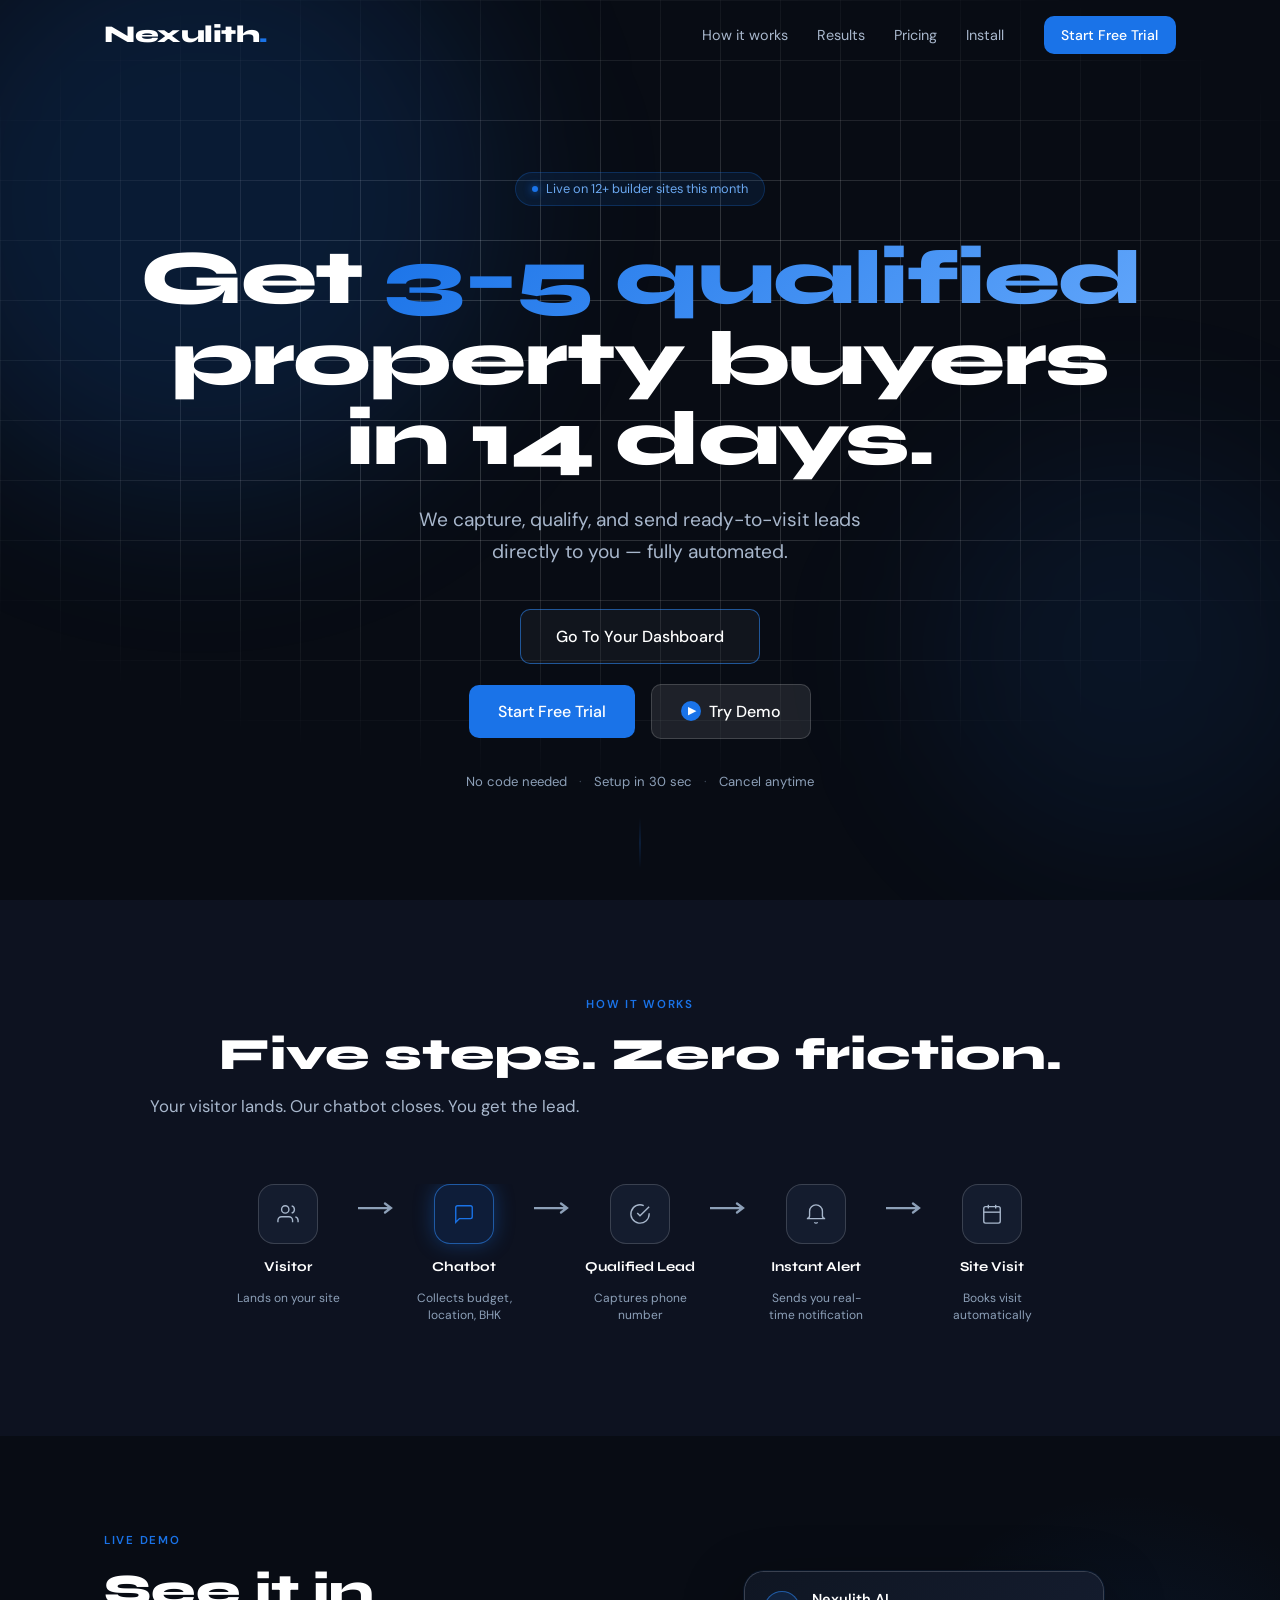
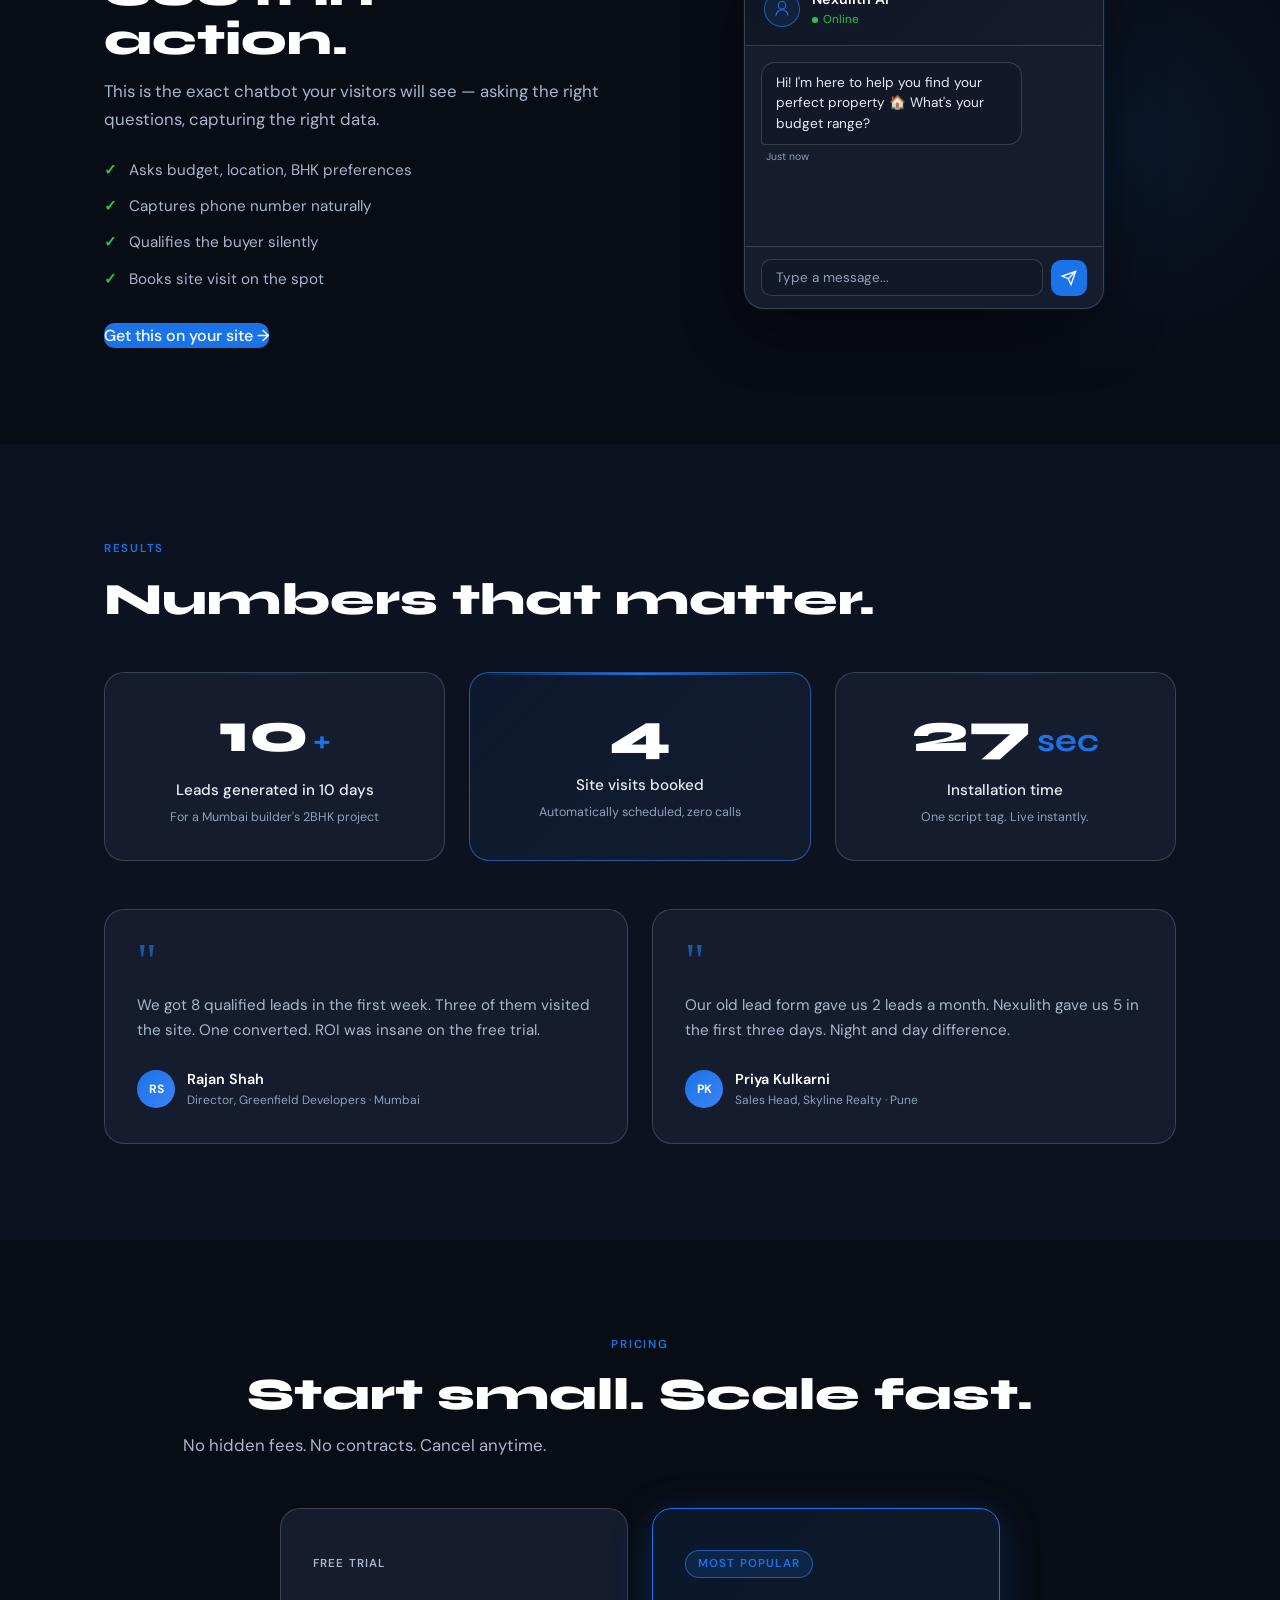
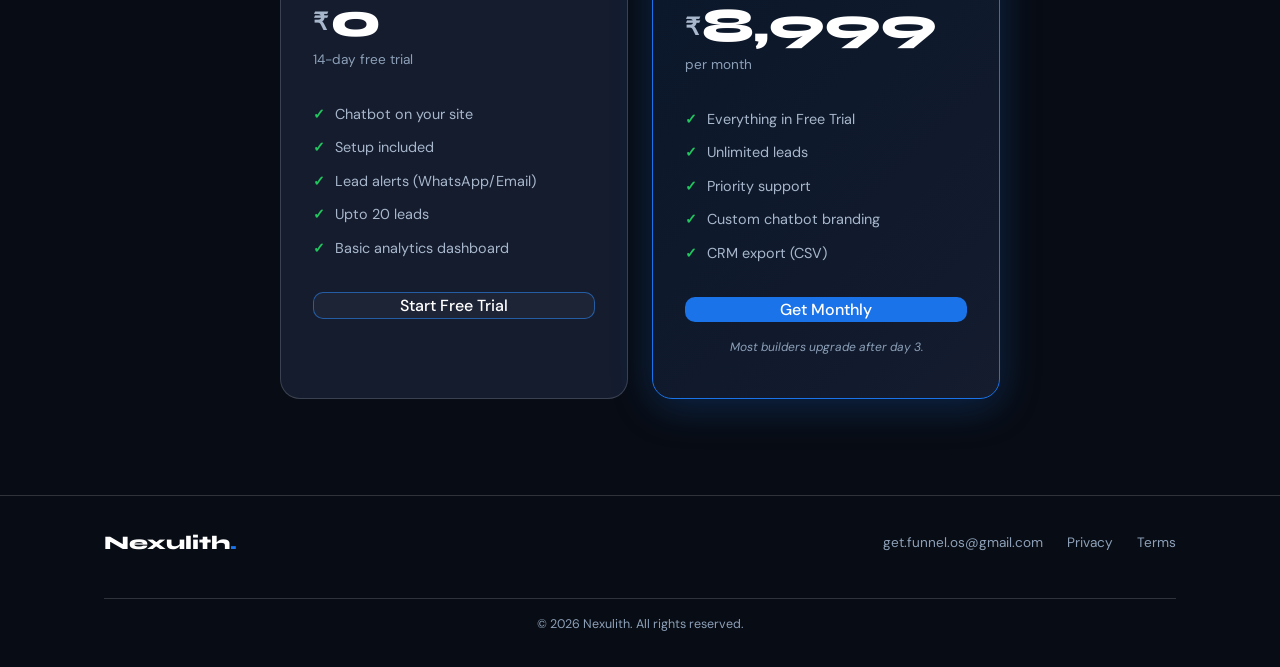
==== index.html @ 653a16f4 "changed pricing on index.html" ====
<!DOCTYPE html>
<html lang="en">
<head>
  <meta charset="UTF-8" />
  <meta name="viewport" content="width=device-width, initial-scale=1.0" />
  <title>Nexulith - Real Estate Lead Chatbot for Qualified Property Buyers</title>
  <meta name="description" content="Nexulith helps real estate builders capture, qualify, and receive ready-to-visit property buyer leads with an automated chatbot." />
  <meta name="robots" content="index, follow" />
  <link rel="canonical" href="https://nexulith.vercel.app/" />
  <meta property="og:type" content="website" />
  <meta property="og:site_name" content="Nexulith" />
  <meta property="og:title" content="Nexulith - Real Estate Lead Chatbot" />
  <meta property="og:description" content="Capture and qualify real estate leads automatically, then send ready-to-visit property buyers directly to your sales team." />
  <meta property="og:url" content="https://nexulith.vercel.app/" />
  <meta property="og:image" content="https://nexulith.vercel.app/favicon.png" />
  <meta name="twitter:card" content="summary_large_image" />
  <meta name="twitter:title" content="Nexulith - Real Estate Lead Chatbot" />
  <meta name="twitter:description" content="Automated lead capture and qualification for real estate builders." />
  <meta name="twitter:image" content="https://nexulith.vercel.app/favicon.png" />
  <link rel="icon" type="image/png" href="favicon.png" />
  <link rel="preconnect" href="https://fonts.googleapis.com" />
  <link rel="preconnect" href="https://fonts.gstatic.com" crossorigin />
  <link href="https://fonts.googleapis.com/css2?family=Syne:wght@400;600;700;800&family=DM+Sans:ital,opsz,wght@0,9..40,300;0,9..40,400;0,9..40,500;1,9..40,300&display=swap" rel="stylesheet" />
  <link rel="stylesheet" href="styles.css" />
  <script type="application/ld+json">
    {
      "@context": "https://schema.org",
      "@type": "SoftwareApplication",
      "name": "Nexulith",
      "applicationCategory": "BusinessApplication",
      "operatingSystem": "Web",
      "url": "https://nexulith.vercel.app/",
      "description": "Nexulith helps real estate builders capture, qualify, and receive ready-to-visit property buyer leads with an automated chatbot.",
      "offers": [
        {
          "@type": "Offer",
          "name": "14 Day Trial",
          "price": "0",
          "priceCurrency": "INR"
        },
        {
          "@type": "Offer",
          "name": "Pro Plan",
          "price": "8,999",
          "priceCurrency": "INR",
          "priceSpecification": {
            "@type": "UnitPriceSpecification",
            "price": "4999",
            "priceCurrency": "INR",
            "billingDuration": "P1M"
          }
        }
      ],
      "publisher": {
        "@type": "Organization",
        "name": "Nexulith",
        "url": "https://nexulith.vercel.app/",
        "logo": "https://nexulith.vercel.app/favicon.png",
        "email": "get.funnel.os@gmail.com"
      }
    }
  </script>
</head>
<body>

  <!-- STICKY HEADER -->
  <header class="header" id="header">
    <div class="container header-inner">
      <a href="#" class="logo">Nexulith<span class="logo-dot">.</span></a>
      <nav class="nav" id="nav">
        <a href="#how-it-works">How it works</a>
        <a href="#proof">Results</a>
        <a href="login.html">Pricing</a>
        <a href="login.html">Install</a>
      </nav>
      <a href="login.html" class="btn btn-primary btn-sm header-cta" aria-label="Start your free Nexulith trial">Start Free Trial</a>
      <button class="nav-toggle" id="navToggle" aria-label="Toggle menu">
        <span></span><span></span><span></span>
      </button>
    </div>
  </header>

  <!-- HERO -->
  <section class="hero" id="home">
    <div class="hero-grid-overlay"></div>
    <div class="hero-glow glow-1"></div>
    <div class="hero-glow glow-2"></div>
    <div class="container hero-content">
      <div class="hero-badge">
        <span class="badge-dot"></span>
        Live on 12+ builder sites this month
      </div>
      <h1 class="hero-headline">
        Get <span class="highlight">3–5 qualified</span><br />property buyers<br />in 14 days.
      </h1>
      <p class="hero-sub">
        We capture, qualify, and send ready-to-visit leads<br class="hide-mobile" />
        directly to you — fully automated.
      </p>
      <div class="dashboard-btn-wrap">
        <a href="login.html" class="btn btn-outline btn-lg dashboard-btn">
          Go To Your Dashboard
        </a>
      </div>
      <div class="hero-actions">
        <a href="#pricing" class="btn btn-primary btn-lg" aria-label="View Nexulith pricing and start a free trial">Start Free Trial</a>
        <a href="#demo" class="btn btn-ghost btn-lg" aria-label="Try the Nexulith chatbot demo">
          <span class="play-icon">▶</span> Try Demo
        </a>
      </div>
      <div class="hero-trust">
        <span>No code needed</span>
        <span class="sep">·</span>
        <span>Setup in 30 sec</span>
        <span class="sep">·</span>
        <span>Cancel anytime</span>
      </div>
    </div>
    <div class="hero-scroll-indicator">
      <div class="scroll-line"></div>
    </div>
  </section>

  <!-- HOW IT WORKS -->
  <section class="section how-it-works" id="how-it-works">
    <div class="container">
      <div class="section-label">How it works</div>
      <h2 class="section-title">Five steps. Zero friction.</h2>
      <p class="section-sub">Your visitor lands. Our chatbot closes. You get the lead.</p>

      <div class="flow-wrapper">
        <div class="flow-track"></div>
        <div class="flow-steps">

          <div class="flow-step" data-step="1">
            <div class="step-icon">
              <svg viewBox="0 0 24 24" fill="none" stroke="currentColor" stroke-width="1.5"><path d="M17 21v-2a4 4 0 0 0-4-4H5a4 4 0 0 0-4 4v2"/><circle cx="9" cy="7" r="4"/><path d="M23 21v-2a4 4 0 0 0-3-3.87"/><path d="M16 3.13a4 4 0 0 1 0 7.75"/></svg>
            </div>
            <div class="step-label">Visitor</div>
            <p class="step-desc">Lands on your site</p>
          </div>

          <div class="flow-arrow">
            <svg viewBox="0 0 24 8" fill="none"><path d="M0 4h22M18 1l4 3-4 3" stroke="currentColor" stroke-width="1.5" stroke-linecap="round"/></svg>
          </div>

          <div class="flow-step" data-step="2">
            <div class="step-icon active">
              <svg viewBox="0 0 24 24" fill="none" stroke="currentColor" stroke-width="1.5"><path d="M21 15a2 2 0 0 1-2 2H7l-4 4V5a2 2 0 0 1 2-2h14a2 2 0 0 1 2 2z"/></svg>
            </div>
            <div class="step-label">Chatbot</div>
            <p class="step-desc">Collects budget, location, BHK</p>
          </div>

          <div class="flow-arrow">
            <svg viewBox="0 0 24 8" fill="none"><path d="M0 4h22M18 1l4 3-4 3" stroke="currentColor" stroke-width="1.5" stroke-linecap="round"/></svg>
          </div>

          <div class="flow-step" data-step="3">
            <div class="step-icon">
              <svg viewBox="0 0 24 24" fill="none" stroke="currentColor" stroke-width="1.5"><path d="M22 11.08V12a10 10 0 1 1-5.93-9.14"/><polyline points="22 4 12 14.01 9 11.01"/></svg>
            </div>
            <div class="step-label">Qualified Lead</div>
            <p class="step-desc">Captures phone number</p>
          </div>

          <div class="flow-arrow">
            <svg viewBox="0 0 24 8" fill="none"><path d="M0 4h22M18 1l4 3-4 3" stroke="currentColor" stroke-width="1.5" stroke-linecap="round"/></svg>
          </div>

          <div class="flow-step" data-step="4">
            <div class="step-icon">
              <svg viewBox="0 0 24 24" fill="none" stroke="currentColor" stroke-width="1.5"><path d="M22 17H2a3 3 0 0 0 3-3V9a7 7 0 0 1 14 0v5a3 3 0 0 0 3 3zm-8.27 4a2 2 0 0 1-3.46 0"/></svg>
            </div>
            <div class="step-label">Instant Alert</div>
            <p class="step-desc">Sends you real-time notification</p>
          </div>

          <div class="flow-arrow">
            <svg viewBox="0 0 24 8" fill="none"><path d="M0 4h22M18 1l4 3-4 3" stroke="currentColor" stroke-width="1.5" stroke-linecap="round"/></svg>
          </div>

          <div class="flow-step" data-step="5">
            <div class="step-icon">
              <svg viewBox="0 0 24 24" fill="none" stroke="currentColor" stroke-width="1.5"><rect x="3" y="4" width="18" height="18" rx="2" ry="2"/><line x1="16" y1="2" x2="16" y2="6"/><line x1="8" y1="2" x2="8" y2="6"/><line x1="3" y1="10" x2="21" y2="10"/></svg>
            </div>
            <div class="step-label">Site Visit</div>
            <p class="step-desc">Books visit automatically</p>
          </div>

        </div>
      </div>
    </div>
  </section>

  <!-- LIVE DEMO -->
  <section class="section demo-section" id="demo">
    <div class="demo-bg-glow"></div>
    <div class="container demo-inner">
      <div class="demo-text">
        <div class="section-label">Live demo</div>
        <h2 class="section-title">See it in action.</h2>
        <p class="section-sub">
          This is the exact chatbot your visitors will see — asking the right questions, capturing the right data.
        </p>
        <ul class="demo-bullets">
          <li><span class="check">✓</span> Asks budget, location, BHK preferences</li>
          <li><span class="check">✓</span> Captures phone number naturally</li>
          <li><span class="check">✓</span> Qualifies the buyer silently</li>
          <li><span class="check">✓</span> Books site visit on the spot</li>
        </ul>
        <a href="login.html" class="btn btn-primary" aria-label="Install Nexulith chatbot on your site">Get this on your site →</a>
      </div>
      <div class="demo-widget-wrap">
        <div class="chatbot-container" id="chatbotContainer">
          <div class="chatbot-header">
            <div class="chatbot-avatar">
              <svg viewBox="0 0 24 24" fill="none" stroke="currentColor" stroke-width="1.5"><path d="M12 2a5 5 0 1 0 0 10 5 5 0 0 0 0-10z"/><path d="M20 21a8 8 0 1 0-16 0"/></svg>
            </div>
            <div>
              <div class="chatbot-name">Nexulith AI</div>
              <div class="chatbot-status"><span class="status-dot"></span>Online</div>
            </div>
          </div>
          <div class="chatbot-messages" id="chatMessages">
            <div class="msg bot">
              <div class="msg-bubble">Hi! I'm here to help you find your perfect property 🏠 What's your budget range?</div>
              <div class="msg-time">Just now</div>
            </div>
          </div>
          <div class="chatbot-input-wrap">
            <input type="text" class="chatbot-input" id="chatInput" placeholder="Type a message..." />
            <button class="chatbot-send" id="chatSend" onclick="sendChatMessage()" aria-label="Send chatbot message" title="Send message">
              <svg viewBox="0 0 24 24" fill="none" stroke="currentColor" stroke-width="2"><line x1="22" y1="2" x2="11" y2="13"/><polygon points="22 2 15 22 11 13 2 9 22 2"/></svg>
            </button>
          </div>
        </div>
        <!-- Placeholder comment for actual chatbot JS integration -->
        <!-- <script src="https://yourdomain.com/chatbot.js?key=YOUR_API_KEY"></script> -->
      </div>
    </div>
  </section>

  <!-- PROOF / RESULTS -->
  <section class="section proof-section" id="proof">
    <div class="container">
      <div class="section-label">Results</div>
      <h2 class="section-title">Numbers that matter.</h2>

      <div class="stats-grid">
        <div class="stat-card">
          <div class="stat-number" data-target="12">0</div>
          <div class="stat-plus">+</div>
          <div class="stat-label">Leads generated in 10 days</div>
          <div class="stat-sub">For a Mumbai builder's 2BHK project</div>
        </div>
        <div class="stat-card featured">
          <div class="stat-number" data-target="5">0</div>
          <div class="stat-label">Site visits booked</div>
          <div class="stat-sub">Automatically scheduled, zero calls</div>
        </div>
        <div class="stat-card">
          <div class="stat-number" data-target="30">0</div>
          <div class="stat-unit">sec</div>
          <div class="stat-label">Installation time</div>
          <div class="stat-sub">One script tag. Live instantly.</div>
        </div>
      </div>

      <div class="testimonials-grid">
        <div class="testimonial-card">
          <div class="quote-mark">"</div>
          <p class="testimonial-text">We got 8 qualified leads in the first week. Three of them visited the site. One converted. ROI was insane on the free trial.</p>
          <div class="testimonial-author">
            <div class="author-avatar">RS</div>
            <div>
              <div class="author-name">Rajan Shah</div>
              <div class="author-role">Director, Greenfield Developers · Mumbai</div>
            </div>
          </div>
        </div>
        <div class="testimonial-card">
          <div class="quote-mark">"</div>
          <p class="testimonial-text">Our old lead form gave us 2 leads a month. Nexulith gave us 5 in the first three days. Night and day difference.</p>
          <div class="testimonial-author">
            <div class="author-avatar">PK</div>
            <div>
              <div class="author-name">Priya Kulkarni</div>
              <div class="author-role">Sales Head, Skyline Realty · Pune</div>
            </div>
          </div>
        </div>
      </div>
    </div>
  </section>

  <!-- PRICING -->
  <section class="section pricing-section" id="pricing">
    <div class="container">
      <div class="section-label">Pricing</div>
      <h2 class="section-title">Start small. Scale fast.</h2>
      <p class="section-sub">No hidden fees. No contracts. Cancel anytime.</p>

      <div class="pricing-grid">
        <div class="pricing-card">
          <div class="plan-badge">Free Trial</div>
          <div class="plan-price">
            <span class="price-currency">₹</span>
            <span class="price-amount">0</span>
          </div>
          <div class="plan-period">14-day free trial</div>
          <ul class="plan-features">
            <li><span class="feat-check">✓</span> Chatbot on your site</li>
            <li><span class="feat-check">✓</span> Setup included</li>
            <li><span class="feat-check">✓</span> Lead alerts (WhatsApp/Email)</li>
            <li><span class="feat-check">✓</span> Upto 20 leads</li>
            <li><span class="feat-check">✓</span> Basic analytics dashboard</li>
          </ul>
          <a href="login.html" class="btn btn-outline btn-full" aria-label="Start the 14-day free Nexulith trial">Start Free Trial</a>
        </div>

        <div class="pricing-card featured">
          <div class="plan-badge popular">Most Popular</div>
          <div class="plan-price">
            <span class="price-currency">₹</span>
            <span class="price-amount">8,999</span>
          </div>
          <div class="plan-period">per month</div>
          <ul class="plan-features">
            <li><span class="feat-check">✓</span> Everything in Free Trial</li>
            <li><span class="feat-check">✓</span> Unlimited leads</li>
            <li><span class="feat-check">✓</span> Priority support</li>
            <li><span class="feat-check">✓</span> Custom chatbot branding</li>
            <li><span class="feat-check">✓</span> CRM export (CSV)</li>
          </ul>
          <a href="login.html" class="btn btn-primary btn-full" aria-label="Choose the Nexulith monthly plan">Get Monthly</a>
          <div class="plan-note">Most builders upgrade after day 3.</div>
        </div>
      </div>
    </div>
  </section>

  <!-- FOOTER -->
  <footer class="footer">
    <div class="container footer-inner">
      <div class="footer-logo">Nexulith<span class="logo-dot">.</span></div>
      <div class="footer-links">
        <a href="mailto:get.funnel.os@gmail.com">get.funnel.os@gmail.com</a>
        <a href="#">Privacy</a>
        <a href="#">Terms</a>
      </div>
      <div class="footer-copy">© 2026 Nexulith. All rights reserved.</div>
    </div>
  </footer>

  <script src="script.js"></script>
  <script src="https://accounts.google.com/gsi/client" async></script>
</body>
</html>
---- styles.css ----
/* =========================================================
   Nexulith — Styles
   Dark · Futuristic · High-converting
   ========================================================= */

/* ── Reset & Variables ───────────────────────────────────── */
*, *::before, *::after { box-sizing: border-box; margin: 0; padding: 0; }

:root {
  --blue:       #1a73e8;
  --blue-glow:  rgba(26, 115, 232, 0.35);
  --blue-dim:   rgba(26, 115, 232, 0.12);
  --bg:         #080c14;
  --bg-1:       #0d1220;
  --bg-2:       #111827;
  --bg-card:    #141c2e;
  --bg-card-2:  #0f1623;
  --border:     rgba(255,255,255,0.16);
  --border-blue:rgba(47, 140, 255, 0.55);
  --text:       #e8edf5;
  --text-muted: #a8b7cc;
  --text-dim:   #8da0b8;
  --white:      #ffffff;
  --green:      #22c55e;
  --radius:     14px;
  --radius-lg:  20px;
  --shadow:     0 4px 30px rgba(0,0,0,0.4);
  --shadow-blue:0 8px 40px rgba(26, 115, 232, 0.25);
  --font-display:'Syne', sans-serif;
  --font-body:   'DM Sans', sans-serif;
  --transition: 0.22s cubic-bezier(0.4, 0, 0.2, 1);
}

html { scroll-behavior: smooth; font-size: 16px; }

body {
  background: var(--bg);
  color: var(--text);
  font-family: var(--font-body);
  font-weight: 400;
  line-height: 1.6;
  overflow-x: hidden;
}

/* ── Scrollbar ───────────────────────────────────────────── */
::-webkit-scrollbar { width: 6px; }
::-webkit-scrollbar-track { background: var(--bg); }
::-webkit-scrollbar-thumb { background: var(--bg-2); border-radius: 3px; }

/* ── Typography ──────────────────────────────────────────── */
h1, h2, h3 { font-family: var(--font-display); line-height: 1.1; }

.section-label {
  font-size: 0.72rem;
  font-weight: 600;
  letter-spacing: 0.15em;
  text-transform: uppercase;
  color: var(--blue);
  margin-bottom: 1rem;
}

.section-title {
  font-size: clamp(1.8rem, 4vw, 2.8rem);
  font-weight: 800;
  color: var(--white);
  margin-bottom: 0.75rem;
}

.section-sub {
  font-size: 1.05rem;
  color: var(--text-muted);
  max-width: 520px;
  line-height: 1.7;
}

/* ── Layout ──────────────────────────────────────────────── */
.container {
  max-width: 1120px;
  margin: 0 auto;
  padding: 0 1.5rem;
}

.section {
  padding: 6rem 0;
  position: relative;
}

/* ── Buttons ─────────────────────────────────────────────── */
.btn {
  display: inline-flex;
  align-items: center;
  gap: 0.5rem;
  font-family: var(--font-body);
  font-weight: 500;
  border: none;
  cursor: pointer;
  text-decoration: none;
  border-radius: 10px;
  transition: all var(--transition);
  white-space: nowrap;
}

a:focus-visible,
button:focus-visible,
input:focus-visible,
select:focus-visible {
  outline: 3px solid rgba(96, 165, 250, 0.9);
  outline-offset: 3px;
}

.btn-primary {
  background: var(--blue);
  color: var(--white);
  box-shadow: 0 0 0 0 var(--blue-glow);
}
.btn-primary:hover {
  background: #1560c8;
  box-shadow: var(--shadow-blue);
  transform: translateY(-1px);
}

.btn-ghost {
  background: rgba(255,255,255,0.09);
  color: var(--white);
  border: 1px solid var(--border);
}
.btn-ghost:hover {
  background: rgba(255,255,255,0.14);
  border-color: rgba(255,255,255,0.28);
  transform: translateY(-1px);
}

.btn-outline {
  background: rgba(255,255,255,0.04);
  color: var(--white);
  border: 1px solid var(--border-blue);
}
.btn-outline:hover {
  background: var(--blue-dim);
  border-color: var(--blue);
  color: var(--white);
}

.btn-sm  { padding: 0.5rem 1.1rem; font-size: 0.875rem; }
.btn-lg  { padding: 0.85rem 1.8rem; font-size: 1rem; }
.btn-xl  { padding: 1.1rem 2.5rem; font-size: 1.1rem; font-weight: 600; border-radius: 12px; }
.btn-full{ width: 100%; justify-content: center; }

/* ── Header ──────────────────────────────────────────────── */
.header {
  position: fixed;
  top: 0; left: 0; right: 0;
  z-index: 100;
  padding: 1rem 0;
  transition: background var(--transition), box-shadow var(--transition), padding var(--transition);
}

.header.scrolled {
  background: rgba(8, 12, 20, 0.9);
  backdrop-filter: blur(20px);
  box-shadow: 0 1px 0 var(--border);
  padding: 0.7rem 0;
}

.header-inner {
  display: flex;
  align-items: center;
  gap: 2rem;
}

.logo {
  font-family: var(--font-display);
  font-size: 1.5rem;
  font-weight: 800;
  color: var(--white);
  text-decoration: none;
  letter-spacing: -0.02em;
}

.logo-dot { color: var(--blue); }

.nav {
  display: flex;
  align-items: center;
  gap: 1.8rem;
  margin-left: auto;
}

.nav a {
  color: var(--text-muted);
  text-decoration: none;
  font-size: 0.9rem;
  font-weight: 400;
  transition: color var(--transition);
}
.nav a:hover { color: var(--white); }

.header-cta { margin-left: 0.5rem; }

.nav-toggle {
  display: none;
  flex-direction: column;
  gap: 5px;
  background: none;
  border: none;
  cursor: pointer;
  padding: 4px;
  margin-left: auto;
}
.nav-toggle span {
  display: block;
  width: 22px; height: 2px;
  background: var(--text);
  border-radius: 2px;
  transition: all var(--transition);
}

/* ── Hero ────────────────────────────────────────────────── */
.hero {
  position: relative;
  min-height: 100vh;
  display: flex;
  align-items: center;
  padding: 8rem 0 4rem;
  overflow: hidden;
}

.hero-grid-overlay {
  position: absolute;
  inset: 0;
  background-image:
    linear-gradient(var(--border) 1px, transparent 1px),
    linear-gradient(90deg, var(--border) 1px, transparent 1px);
  background-size: 60px 60px;
  mask-image: radial-gradient(ellipse 80% 60% at 50% 40%, black 30%, transparent 80%);
}

.hero-glow {
  position: absolute;
  border-radius: 50%;
  filter: blur(80px);
  pointer-events: none;
}
.glow-1 {
  width: 600px; height: 600px;
  background: rgba(26, 115, 232, 0.15);
  top: -100px; left: -100px;
}
.glow-2 {
  width: 400px; height: 400px;
  background: rgba(26, 115, 232, 0.08);
  bottom: 50px; right: -50px;
}

.hero-content {
  position: relative;
  z-index: 2;
  text-align: center;
}

.hero-badge {
  display: inline-flex;
  align-items: center;
  gap: 0.5rem;
  background: rgba(26, 115, 232, 0.1);
  border: 1px solid rgba(26, 115, 232, 0.25);
  border-radius: 100px;
  padding: 0.35rem 1rem;
  font-size: 0.8rem;
  color: #6ba8f0;
  margin-bottom: 2rem;
  animation: fadeSlideDown 0.6s ease both;
}

.badge-dot {
  width: 6px; height: 6px;
  background: var(--blue);
  border-radius: 50%;
  box-shadow: 0 0 8px var(--blue);
  animation: pulse 2s infinite;
}

@keyframes pulse {
  0%, 100% { opacity: 1; transform: scale(1); }
  50% { opacity: 0.6; transform: scale(1.3); }
}

.hero-headline {
  font-size: clamp(2.5rem, 6vw, 5rem);
  font-weight: 800;
  color: var(--white);
  line-height: 1.05;
  letter-spacing: -0.02em;
  margin-bottom: 1.5rem;
  animation: fadeSlideDown 0.6s 0.1s ease both;
}

.highlight {
  background: linear-gradient(135deg, #1a73e8, #60a5fa);
  -webkit-background-clip: text;
  -webkit-text-fill-color: transparent;
  background-clip: text;
}

.hero-sub {
  font-size: clamp(1rem, 2vw, 1.2rem);
  color: var(--text-muted);
  margin-bottom: 2.5rem;
  line-height: 1.7;
  animation: fadeSlideDown 0.6s 0.2s ease both;
}

.dashboard-btn-wrap {
  display: flex;
  justify-content: center;
  margin-bottom: 1.25rem;
  animation: fadeSlideDown 0.6s 0.25s ease both;
}

.dashboard-btn {
  min-width: 240px;
  justify-content: center;
}

.hero-actions {
  display: flex;
  align-items: center;
  justify-content: center;
  gap: 1rem;
  margin-bottom: 2rem;
  flex-wrap: wrap;
  animation: fadeSlideDown 0.6s 0.3s ease both;
}

.play-icon {
  font-size: 0.7rem;
  background: var(--blue);
  color: white;
  width: 20px; height: 20px;
  border-radius: 50%;
  display: inline-flex;
  align-items: center;
  justify-content: center;
  padding-left: 2px;
}

.hero-trust {
  font-size: 0.82rem;
  color: var(--text-dim);
  display: flex;
  align-items: center;
  justify-content: center;
  gap: 0.75rem;
  animation: fadeSlideDown 0.6s 0.4s ease both;
}

.sep { opacity: 0.4; }

.hero-scroll-indicator {
  position: absolute;
  bottom: 2rem;
  left: 50%;
  transform: translateX(-50%);
}
.scroll-line {
  width: 1px; height: 50px;
  background: linear-gradient(to bottom, transparent, var(--blue-glow), transparent);
  animation: scrollPulse 2s ease-in-out infinite;
}
@keyframes scrollPulse {
  0% { opacity: 0; transform: scaleY(0.5) translateY(-10px); }
  50% { opacity: 1; }
  100% { opacity: 0; transform: scaleY(1) translateY(10px); }
}

@keyframes fadeSlideDown {
  from { opacity: 0; transform: translateY(-20px); }
  to   { opacity: 1; transform: translateY(0); }
}

/* ── How It Works ────────────────────────────────────────── */
.how-it-works {
  background: var(--bg-1);
  text-align: center;
}

.flow-wrapper {
  position: relative;
  margin-top: 4rem;
  overflow-x: auto;
  padding-bottom: 1rem;
}

.flow-steps {
  display: flex;
  align-items: flex-start;
  justify-content: center;
  gap: 0;
  min-width: 700px;
}

.flow-step {
  display: flex;
  flex-direction: column;
  align-items: center;
  gap: 0.75rem;
  width: 140px;
  flex-shrink: 0;
}

.step-icon {
  width: 60px; height: 60px;
  border-radius: 16px;
  background: var(--bg-card);
  border: 1px solid var(--border);
  display: flex;
  align-items: center;
  justify-content: center;
  color: var(--text-muted);
  transition: all var(--transition);
}
.step-icon svg { width: 22px; height: 22px; }

.step-icon.active,
.flow-step:hover .step-icon {
  background: var(--blue-dim);
  border-color: var(--border-blue);
  color: var(--blue);
  box-shadow: 0 0 20px var(--blue-glow);
}

.step-label {
  font-family: var(--font-display);
  font-size: 0.85rem;
  font-weight: 700;
  color: var(--white);
}

.step-desc {
  font-size: 0.75rem;
  color: var(--text-dim);
  text-align: center;
  line-height: 1.4;
  max-width: 110px;
}

.flow-arrow {
  display: flex;
  align-items: flex-start;
  padding-top: 18px;
  color: var(--text-dim);
  flex-shrink: 0;
}
.flow-arrow svg { width: 36px; height: 12px; }

/* ── Demo Section ────────────────────────────────────────── */
.demo-section { overflow: hidden; }

.demo-bg-glow {
  position: absolute;
  width: 500px; height: 500px;
  background: radial-gradient(circle, rgba(26,115,232,0.1) 0%, transparent 70%);
  right: -100px; top: 50%;
  transform: translateY(-50%);
  pointer-events: none;
}

.demo-inner {
  display: grid;
  grid-template-columns: 1fr 1fr;
  gap: 4rem;
  align-items: center;
}

.demo-bullets {
  list-style: none;
  margin: 1.5rem 0 2rem;
  display: flex;
  flex-direction: column;
  gap: 0.75rem;
}

.demo-bullets li {
  display: flex;
  align-items: center;
  gap: 0.75rem;
  font-size: 0.95rem;
  color: var(--text-muted);
}

.check {
  color: var(--green);
  font-weight: 600;
  flex-shrink: 0;
}

/* Chatbot Widget */
.demo-widget-wrap {
  display: flex;
  justify-content: center;
}

.chatbot-container {
  width: 100%;
  max-width: 360px;
  background: var(--bg-card);
  border: 1px solid var(--border);
  border-radius: 20px;
  overflow: hidden;
  box-shadow: 0 20px 60px rgba(0,0,0,0.4), 0 0 0 1px rgba(26,115,232,0.1);
}

.chatbot-header {
  background: linear-gradient(135deg, var(--bg-card-2), var(--bg-card));
  border-bottom: 1px solid var(--border);
  padding: 1rem 1.2rem;
  display: flex;
  align-items: center;
  gap: 0.75rem;
}

.chatbot-avatar {
  width: 36px; height: 36px;
  background: var(--blue-dim);
  border: 1px solid var(--border-blue);
  border-radius: 50%;
  display: flex;
  align-items: center;
  justify-content: center;
  color: var(--blue);
  flex-shrink: 0;
}
.chatbot-avatar svg { width: 18px; height: 18px; }

.chatbot-name {
  font-weight: 600;
  font-size: 0.9rem;
  color: var(--white);
}

.chatbot-status {
  font-size: 0.72rem;
  color: var(--green);
  display: flex;
  align-items: center;
  gap: 0.3rem;
}

.status-dot {
  width: 6px; height: 6px;
  background: var(--green);
  border-radius: 50%;
  animation: pulse 2s infinite;
}

.chatbot-messages {
  padding: 1rem;
  min-height: 200px;
  max-height: 280px;
  overflow-y: auto;
  display: flex;
  flex-direction: column;
  gap: 0.75rem;
}

.msg { display: flex; flex-direction: column; }
.msg.user { align-items: flex-end; }
.msg.bot  { align-items: flex-start; }

.msg-bubble {
  max-width: 80%;
  padding: 0.6rem 0.9rem;
  border-radius: 14px;
  font-size: 0.85rem;
  line-height: 1.5;
}

.msg.bot .msg-bubble {
  background: var(--bg-2);
  border: 1px solid var(--border);
  color: var(--text);
  border-bottom-left-radius: 4px;
}

.msg.user .msg-bubble {
  background: var(--blue);
  color: white;
  border-bottom-right-radius: 4px;
}

.msg-time {
  font-size: 0.65rem;
  color: var(--text-dim);
  margin-top: 0.25rem;
  padding: 0 0.3rem;
}

.chatbot-quick-replies {
  padding: 0 1rem 0.75rem;
  display: flex;
  flex-wrap: wrap;
  gap: 0.4rem;
}

.quick-reply {
  background: var(--blue-dim);
  border: 1px solid var(--border-blue);
  color: #6ba8f0;
  padding: 0.35rem 0.8rem;
  border-radius: 100px;
  font-size: 0.78rem;
  cursor: pointer;
  font-family: var(--font-body);
  transition: all var(--transition);
}
.quick-reply:hover {
  background: var(--blue);
  color: white;
  border-color: var(--blue);
}

.chatbot-input-wrap {
  border-top: 1px solid var(--border);
  padding: 0.75rem 1rem;
  display: flex;
  gap: 0.5rem;
  align-items: center;
}

.chatbot-input {
  flex: 1;
  background: var(--bg-2);
  border: 1px solid var(--border);
  border-radius: 10px;
  padding: 0.55rem 0.9rem;
  font-family: var(--font-body);
  font-size: 0.85rem;
  color: var(--text);
  outline: none;
  transition: border-color var(--transition);
}
.chatbot-input::placeholder { color: var(--text-dim); }
.chatbot-input:focus { border-color: var(--border-blue); }

.chatbot-send {
  width: 36px; height: 36px;
  background: var(--blue);
  border: none;
  border-radius: 10px;
  color: white;
  cursor: pointer;
  display: flex;
  align-items: center;
  justify-content: center;
  flex-shrink: 0;
  transition: all var(--transition);
}
.chatbot-send:hover { background: #1560c8; }
.chatbot-send svg { width: 16px; height: 16px; }

/* ── Proof Section ───────────────────────────────────────── */
.proof-section { background: var(--bg-1); }

.stats-grid {
  display: grid;
  grid-template-columns: repeat(3, 1fr);
  gap: 1.5rem;
  margin: 3rem 0;
}

.stat-card {
  background: var(--bg-card);
  border: 1px solid var(--border);
  border-radius: var(--radius-lg);
  padding: 2rem;
  text-align: center;
  position: relative;
  overflow: hidden;
  transition: all var(--transition);
}

.stat-card::before {
  content: '';
  position: absolute;
  top: 0; left: 0; right: 0;
  height: 2px;
  background: linear-gradient(90deg, transparent, var(--blue-dim), transparent);
}

.stat-card.featured {
  border-color: var(--border-blue);
  background: linear-gradient(135deg, rgba(26,115,232,0.08), var(--bg-card));
}
.stat-card.featured::before {
  background: linear-gradient(90deg, transparent, var(--blue), transparent);
}

.stat-card:hover {
  transform: translateY(-3px);
  border-color: var(--border-blue);
  box-shadow: var(--shadow-blue);
}

.stat-number {
  font-family: var(--font-display);
  font-size: 3.5rem;
  font-weight: 800;
  color: var(--white);
  line-height: 1;
  display: inline;
}

.stat-plus, .stat-unit {
  font-family: var(--font-display);
  font-size: 2rem;
  font-weight: 700;
  color: var(--blue);
  display: inline;
}

.stat-label {
  font-size: 0.95rem;
  font-weight: 500;
  color: var(--text);
  margin: 0.75rem 0 0.35rem;
}

.stat-sub {
  font-size: 0.78rem;
  color: var(--text-dim);
}

.testimonials-grid {
  display: grid;
  grid-template-columns: 1fr 1fr;
  gap: 1.5rem;
  margin-top: 1rem;
}

.testimonial-card {
  background: var(--bg-card);
  border: 1px solid var(--border);
  border-radius: var(--radius-lg);
  padding: 2rem;
  position: relative;
  transition: all var(--transition);
}
.testimonial-card:hover {
  border-color: var(--border-blue);
  transform: translateY(-2px);
}

.quote-mark {
  font-family: Georgia, serif;
  font-size: 3rem;
  color: var(--blue);
  line-height: 0.8;
  margin-bottom: 0.75rem;
  opacity: 0.7;
}

.testimonial-text {
  font-size: 0.95rem;
  color: var(--text-muted);
  line-height: 1.7;
  margin-bottom: 1.5rem;
}

.testimonial-author {
  display: flex;
  align-items: center;
  gap: 0.75rem;
}

.author-avatar {
  width: 38px; height: 38px;
  border-radius: 50%;
  background: linear-gradient(135deg, var(--blue), #3b82f6);
  display: flex;
  align-items: center;
  justify-content: center;
  font-size: 0.75rem;
  font-weight: 700;
  color: white;
  flex-shrink: 0;
}

.author-name {
  font-weight: 600;
  font-size: 0.9rem;
  color: var(--white);
}

.author-role {
  font-size: 0.75rem;
  color: var(--text-dim);
}

/* ── Pricing ─────────────────────────────────────────────── */
.pricing-section { text-align: center; }

.pricing-grid {
  display: grid;
  grid-template-columns: 1fr 1fr;
  gap: 1.5rem;
  max-width: 720px;
  margin: 3rem auto 0;
}

.pricing-card {
  background: var(--bg-card);
  border: 1px solid var(--border);
  border-radius: var(--radius-lg);
  padding: 2.5rem 2rem;
  text-align: left;
  position: relative;
  transition: all var(--transition);
}
.pricing-card:hover {
  transform: translateY(-4px);
  box-shadow: var(--shadow);
}

.pricing-card.featured {
  border-color: var(--blue);
  background: linear-gradient(135deg, rgba(26,115,232,0.1), var(--bg-card));
  box-shadow: var(--shadow-blue);
}

.plan-badge {
  display: inline-block;
  font-size: 0.72rem;
  font-weight: 600;
  letter-spacing: 0.1em;
  text-transform: uppercase;
  color: var(--text-muted);
  margin-bottom: 1.5rem;
}

.plan-badge.popular {
  background: rgba(26,115,232,0.15);
  color: var(--blue);
  padding: 0.25rem 0.75rem;
  border-radius: 100px;
  border: 1px solid var(--border-blue);
}

.plan-price {
  display: flex;
  align-items: flex-start;
  gap: 0.1rem;
  margin-bottom: 0.25rem;
}

.price-currency {
  font-family: var(--font-display);
  font-size: 1.5rem;
  font-weight: 700;
  color: var(--text-muted);
  padding-top: 0.4rem;
}

.price-amount {
  font-family: var(--font-display);
  font-size: 3rem;
  font-weight: 800;
  color: var(--white);
  line-height: 1;
}

.plan-period {
  font-size: 0.85rem;
  color: var(--text-dim);
  margin-bottom: 2rem;
}

.plan-features {
  list-style: none;
  display: flex;
  flex-direction: column;
  gap: 0.65rem;
  margin-bottom: 2rem;
}

.plan-features li {
  display: flex;
  align-items: center;
  gap: 0.6rem;
  font-size: 0.9rem;
  color: var(--text-muted);
}

.feat-check { color: var(--green); font-weight: 700; }

.plan-note {
  margin-top: 1rem;
  font-size: 0.75rem;
  color: var(--text-dim);
  text-align: center;
  font-style: italic;
}

/* ── Install Section ─────────────────────────────────────── */
.install-section { background: var(--bg-1); }

.install-grid {
  display: grid;
  grid-template-columns: 1fr 1.4fr;
  gap: 4rem;
  margin-top: 3rem;
  align-items: start;
}

.install-step {
  display: flex;
  gap: 1rem;
  margin-bottom: 2rem;
}

.install-step-num {
  width: 32px; height: 32px;
  background: var(--blue-dim);
  border: 1px solid var(--border-blue);
  border-radius: 8px;
  display: flex;
  align-items: center;
  justify-content: center;
  font-family: var(--font-display);
  font-size: 0.85rem;
  font-weight: 700;
  color: var(--blue);
  flex-shrink: 0;
  margin-top: 0.1rem;
}

.install-step-title {
  font-weight: 600;
  color: var(--white);
  font-size: 1rem;
  margin-bottom: 0.25rem;
}

.install-step-desc {
  font-size: 0.88rem;
  color: var(--text-muted);
  line-height: 1.6;
}

.install-step-desc code {
  font-size: 0.83rem;
  background: var(--bg-card);
  border: 1px solid var(--border);
  padding: 0.1rem 0.4rem;
  border-radius: 4px;
  color: var(--blue);
}

.install-note {
  display: flex;
  align-items: center;
  gap: 0.5rem;
  font-size: 0.82rem;
  color: var(--text-dim);
  background: var(--bg-card);
  border: 1px solid var(--border);
  border-radius: 8px;
  padding: 0.7rem 1rem;
}

.note-icon { font-size: 1rem; }

/* API Key Box */
.api-key-preview {
  margin-bottom: 1.25rem;
}

.api-label {
  font-size: 0.72rem;
  font-weight: 600;
  letter-spacing: 0.1em;
  text-transform: uppercase;
  color: var(--text-dim);
  display: block;
  margin-bottom: 0.5rem;
}

.api-key-box {
  display: flex;
  align-items: center;
  gap: 0.75rem;
  background: var(--bg-card-2);
  border: 1px solid var(--border);
  border-radius: 10px;
  padding: 0.7rem 1rem;
}

.api-key-text {
  font-family: 'Courier New', monospace;
  font-size: 0.85rem;
  color: var(--green);
  flex: 1;
  overflow: hidden;
  text-overflow: ellipsis;
  white-space: nowrap;
}

.copy-key-btn {
  background: none;
  border: none;
  color: var(--text-dim);
  cursor: pointer;
  padding: 0.25rem;
  display: flex;
  align-items: center;
  border-radius: 4px;
  transition: color var(--transition);
  flex-shrink: 0;
}
.copy-key-btn:hover { color: var(--white); }
.copy-key-btn svg { width: 15px; height: 15px; }

/* Code Snippet */
.code-snippet-box {
  background: #050810;
  border: 1px solid var(--border);
  border-radius: 14px;
  overflow: hidden;
  box-shadow: var(--shadow);
}

.snippet-header {
  display: flex;
  align-items: center;
  gap: 0.75rem;
  background: rgba(255,255,255,0.03);
  border-bottom: 1px solid var(--border);
  padding: 0.75rem 1rem;
}

.snippet-dots { display: flex; gap: 5px; }
.dot {
  width: 10px; height: 10px;
  border-radius: 50%;
}
.dot.red    { background: #ff5f56; }
.dot.yellow { background: #ffbd2e; }
.dot.green  { background: #27c93f; }

.snippet-filename {
  font-size: 0.78rem;
  color: var(--text-dim);
  margin-right: auto;
}

.copy-snippet-btn {
  display: flex;
  align-items: center;
  gap: 0.35rem;
  background: var(--bg-card);
  border: 1px solid var(--border);
  color: var(--text-muted);
  padding: 0.3rem 0.75rem;
  border-radius: 6px;
  font-size: 0.75rem;
  font-family: var(--font-body);
  cursor: pointer;
  transition: all var(--transition);
}
.copy-snippet-btn:hover { background: var(--blue-dim); color: var(--white); border-color: var(--border-blue); }
.copy-snippet-btn svg { width: 12px; height: 12px; }

.code-content {
  padding: 1.5rem;
  overflow-x: auto;
  font-family: 'Courier New', Consolas, monospace;
  font-size: 0.85rem;
  line-height: 1.8;
}

.code-comment { color: var(--text-dim); }
.code-tag     { color: #60a5fa; }
.code-attr    { color: #93c5fd; }
.code-string  { color: var(--green); }

.snippet-footer {
  border-top: 1px solid var(--border);
  padding: 0.75rem 1rem;
  font-size: 0.78rem;
  color: var(--text-dim);
}
.snippet-footer code {
  background: var(--bg-card);
  padding: 0.1rem 0.3rem;
  border-radius: 3px;
  color: var(--blue);
}

/* Dashboard Note */
.dashboard-note {
  display: flex;
  align-items: flex-start;
  gap: 0.75rem;
  background: var(--bg-card);
  border: 1px solid var(--border);
  border-radius: 12px;
  padding: 1rem 1.25rem;
  margin-top: 1.25rem;
}

.dash-note-icon {
  width: 36px; height: 36px;
  background: var(--blue-dim);
  border: 1px solid var(--border-blue);
  border-radius: 8px;
  display: flex;
  align-items: center;
  justify-content: center;
  color: var(--blue);
  flex-shrink: 0;
}
.dash-note-icon svg { width: 18px; height: 18px; }

.dash-note-title {
  font-size: 0.9rem;
  font-weight: 500;
  color: var(--white);
  margin-bottom: 0.15rem;
}

.dash-note-sub {
  font-size: 0.78rem;
  color: var(--text-dim);
}

/* ── Final CTA ───────────────────────────────────────────── */
.final-cta {
  position: relative;
  text-align: center;
  overflow: hidden;
  background: var(--bg-1);
}

.final-cta-glow {
  position: absolute;
  width: 700px; height: 700px;
  background: radial-gradient(circle, rgba(26,115,232,0.15) 0%, transparent 65%);
  top: 50%; left: 50%;
  transform: translate(-50%, -50%);
  pointer-events: none;
}

.final-cta-inner { position: relative; z-index: 1; }

.final-headline {
  font-size: clamp(2rem, 5vw, 4rem);
  font-weight: 800;
  color: var(--white);
  margin-bottom: 0.75rem;
}

.final-sub {
  font-size: 1.1rem;
  color: var(--text-muted);
  margin-bottom: 2.5rem;
}

.final-trust {
  margin-top: 1.5rem;
  font-size: 0.82rem;
  color: var(--text-dim);
  display: flex;
  align-items: center;
  justify-content: center;
  gap: 0.75rem;
}

/* ── Footer ──────────────────────────────────────────────── */
.footer {
  border-top: 1px solid var(--border);
  padding: 2rem 0;
}

.footer-inner {
  display: flex;
  align-items: center;
  gap: 2rem;
  flex-wrap: wrap;
}

.footer-logo {
  font-family: var(--font-display);
  font-size: 1.2rem;
  font-weight: 800;
  color: var(--white);
}

.footer-links {
  display: flex;
  gap: 1.5rem;
  margin-left: auto;
}

.footer-links a {
  color: var(--text-dim);
  text-decoration: none;
  font-size: 0.85rem;
  transition: color var(--transition);
}
.footer-links a:hover { color: var(--text); }

.footer-copy {
  font-size: 0.78rem;
  color: var(--text-dim);
  width: 100%;
  text-align: center;
  padding-top: 1rem;
  border-top: 1px solid var(--border);
  margin-top: 0.5rem;
}

/* ── Reveal Animations ───────────────────────────────────── */
.reveal {
  opacity: 0;
  transform: translateY(24px);
  transition: opacity 0.6s ease, transform 0.6s ease;
}
.reveal.visible {
  opacity: 1;
  transform: translateY(0);
}

/* ── Mobile ──────────────────────────────────────────────── */
.hide-mobile { display: inline; }

@media (max-width: 900px) {
  .demo-inner {
    grid-template-columns: 1fr;
  }
  .install-grid {
    grid-template-columns: 1fr;
    gap: 2.5rem;
  }
  .stats-grid {
    grid-template-columns: 1fr;
  }
  .testimonials-grid {
    grid-template-columns: 1fr;
  }
  .pricing-grid {
    grid-template-columns: 1fr;
  }
}

@media (max-width: 768px) {
  .nav { display: none; }
  .nav.open {
    display: flex;
    flex-direction: column;
    position: fixed;
    inset: 0;
    background: rgba(8,12,20,0.97);
    backdrop-filter: blur(20px);
    z-index: 99;
    align-items: center;
    justify-content: center;
    gap: 2rem;
    font-size: 1.4rem;
  }
  .nav.open a { font-size: 1.4rem; color: var(--white); }
  .nav-toggle { display: flex; z-index: 100; }
  .header-cta { display: none; }
  .hide-mobile { display: none; }
  .flow-steps { justify-content: flex-start; }
  .footer-links { margin-left: 0; }
  .footer-inner { flex-direction: column; align-items: flex-start; gap: 1rem; }
}

@media (max-width: 480px) {
  .section { padding: 4rem 0; }
  .hero-actions { flex-direction: column; align-items: stretch; }
  .hero-actions .btn { justify-content: center; }
}
.demo-setup-box {
  margin: 16px 0;
  padding: 14px;
  border: 1px solid rgba(255,255,255,0.08);
  border-radius: 12px;
  background: rgba(255,255,255,0.03);
}

.demo-label {
  font-size: 12px;
  opacity: 0.7;
  display: block;
  margin-bottom: 8px;
}

.demo-input {
  width: 100%;
  padding: 12px;
  border-radius: 10px;
  border: 1px solid #333;
  background: #0f0f0f;
  color: white;
}
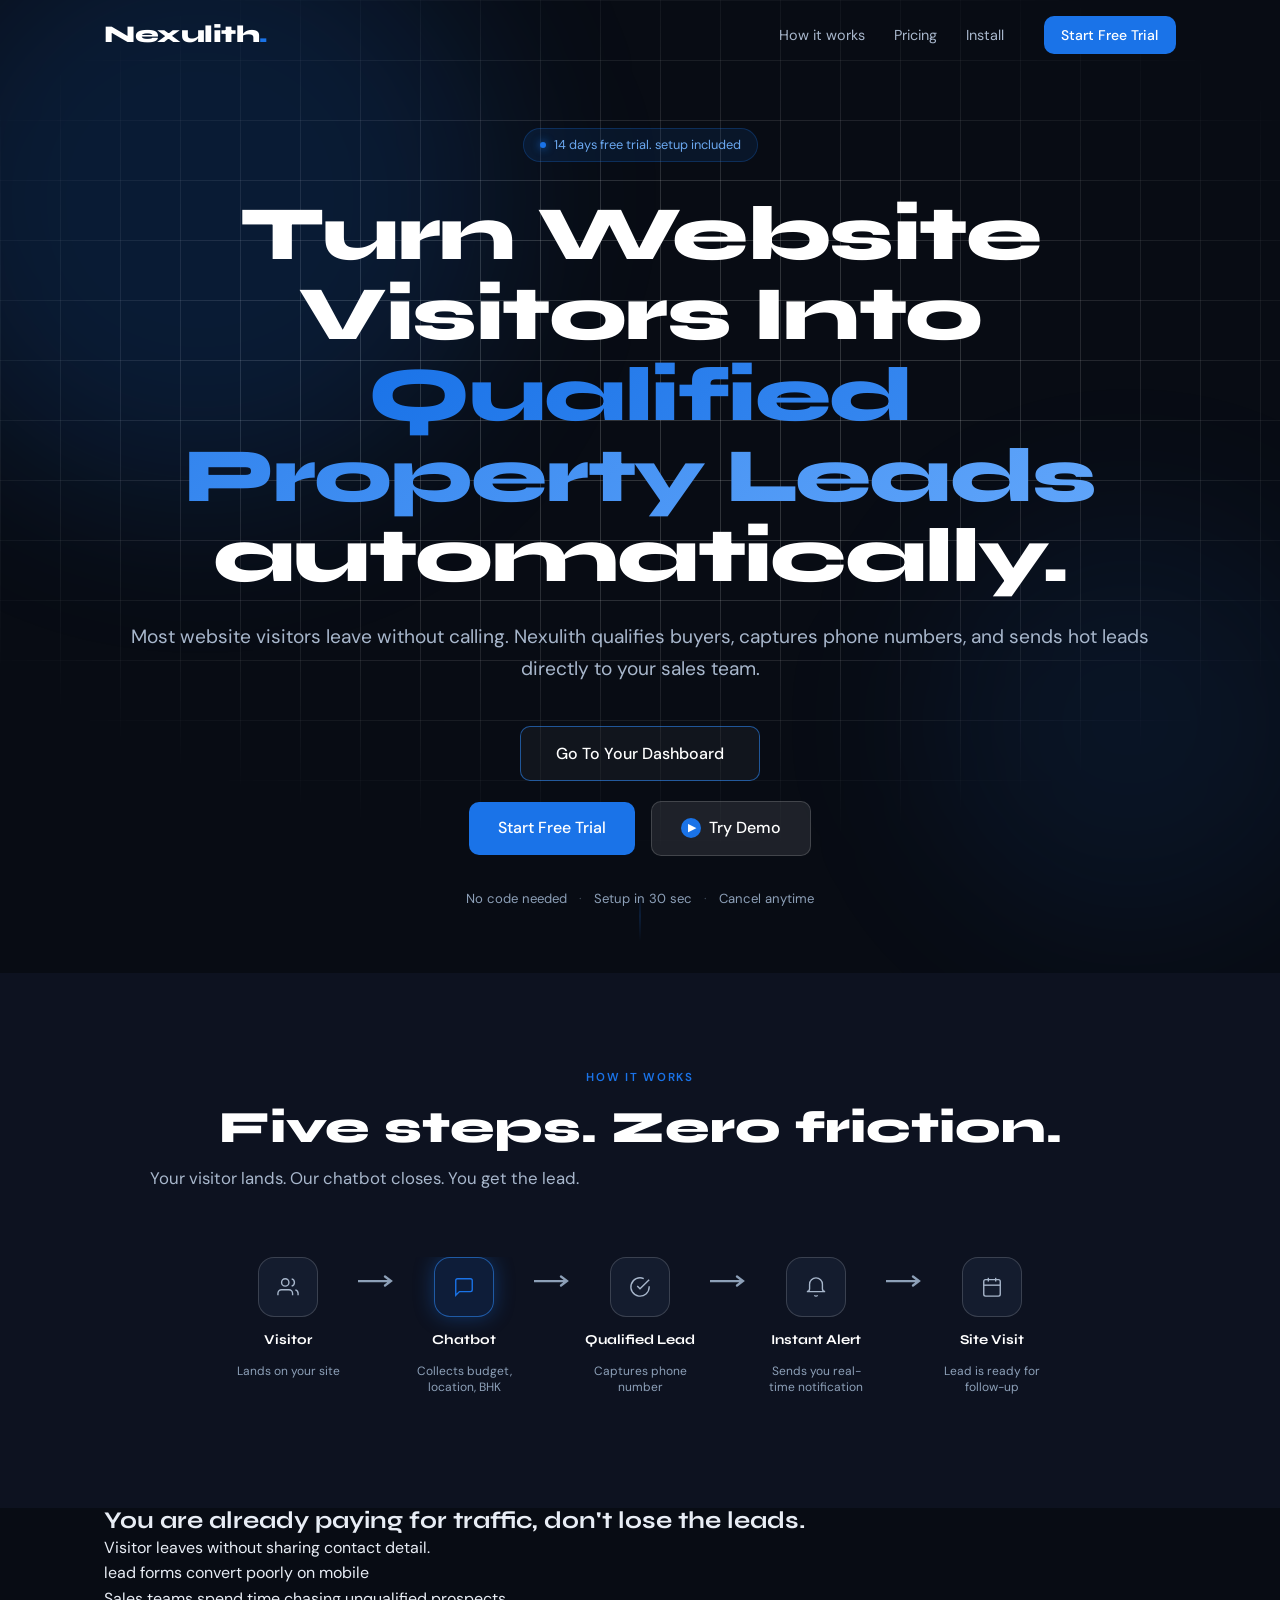
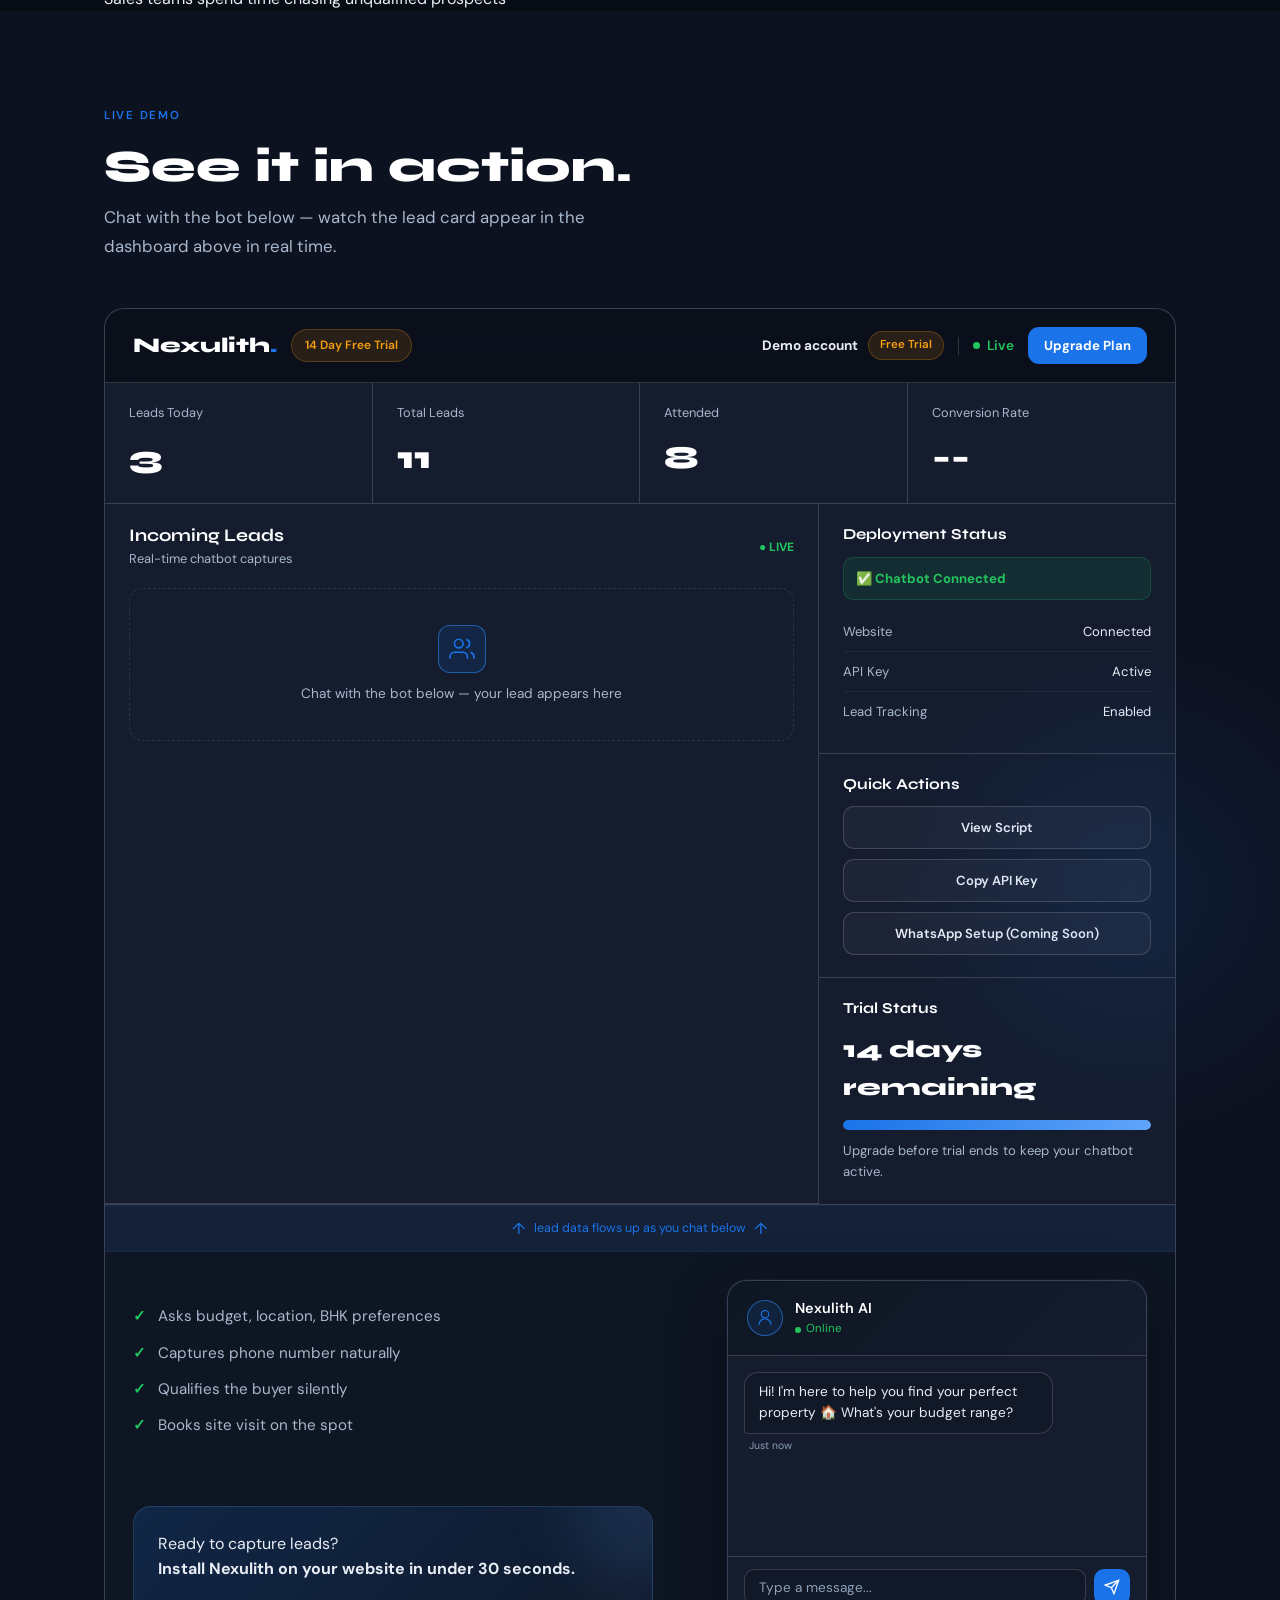
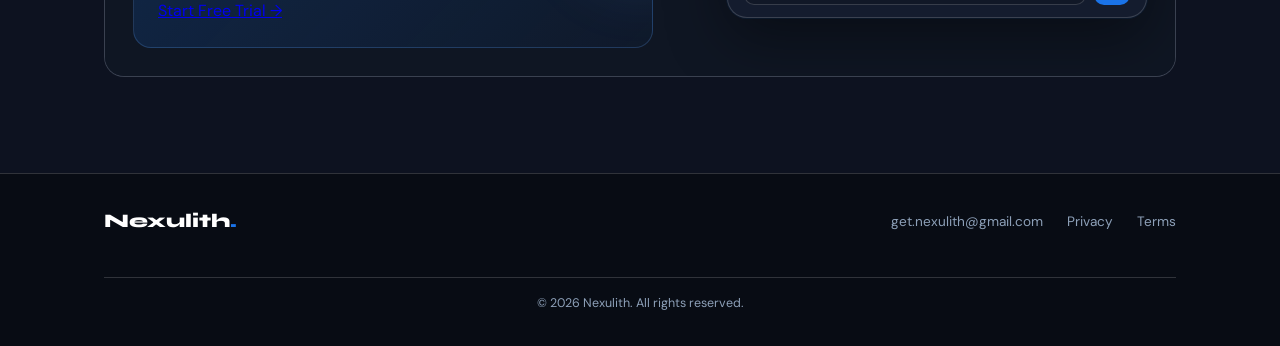
==== commit 1b1bae53: "added dashboard" ====
--- a/index.html
+++ b/index.html
@@ -69,8 +69,7 @@
       <a href="#" class="logo">Nexulith<span class="logo-dot">.</span></a>
       <nav class="nav" id="nav">
         <a href="#how-it-works">How it works</a>
-        <a href="#proof">Results</a>
-        <a href="login.html">Pricing</a>
+        <a href="pricing.html">Pricing</a>
         <a href="login.html">Install</a>
       </nav>
       <a href="login.html" class="btn btn-primary btn-sm header-cta" aria-label="Start your free Nexulith trial">Start Free Trial</a>
@@ -88,14 +87,15 @@
     <div class="container hero-content">
       <div class="hero-badge">
         <span class="badge-dot"></span>
-        Live on 12+ builder sites this month
+        14 days free trial. setup included
       </div>
       <h1 class="hero-headline">
-        Get <span class="highlight">3–5 qualified</span><br />property buyers<br />in 14 days.
+        Turn Website Visitors Into <span class="highlight">Qualified Property Leads</span><br />automatically.
       </h1>
       <p class="hero-sub">
-        We capture, qualify, and send ready-to-visit leads<br class="hide-mobile" />
-        directly to you — fully automated.
+        Most website visitors leave without calling.
+        Nexulith qualifies buyers, captures phone numbers,
+        and sends hot leads directly to your sales team.
       </p>
       <div class="dashboard-btn-wrap">
         <a href="login.html" class="btn btn-outline btn-lg dashboard-btn">
@@ -103,7 +103,7 @@
         </a>
       </div>
       <div class="hero-actions">
-        <a href="#pricing" class="btn btn-primary btn-lg" aria-label="View Nexulith pricing and start a free trial">Start Free Trial</a>
+        <a href="pricing.html" class="btn btn-primary btn-lg" aria-label="View Nexulith pricing and start a free trial">Start Free Trial</a>
         <a href="#demo" class="btn btn-ghost btn-lg" aria-label="Try the Nexulith chatbot demo">
           <span class="play-icon">▶</span> Try Demo
         </a>
@@ -185,63 +185,198 @@
               <svg viewBox="0 0 24 24" fill="none" stroke="currentColor" stroke-width="1.5"><rect x="3" y="4" width="18" height="18" rx="2" ry="2"/><line x1="16" y1="2" x2="16" y2="6"/><line x1="8" y1="2" x2="8" y2="6"/><line x1="3" y1="10" x2="21" y2="10"/></svg>
             </div>
             <div class="step-label">Site Visit</div>
-            <p class="step-desc">Books visit automatically</p>
+            <p class="step-desc">Lead is ready for follow-up</p>
           </div>
 
         </div>
       </div>
     </div>
   </section>
-
-  <!-- LIVE DEMO -->
-  <section class="section demo-section" id="demo">
+  <section class="pain-section">
+  <div class="container">
+
+    <h2>You are already paying for traffic, don't lose the leads.</h2>
+
+    <div class="pain-grid">
+
+      <div class="pain-card">
+        Visitor leaves without sharing contact detail.
+      </div>
+
+      <div class="pain-card">
+        lead forms convert poorly on mobile
+      </div>
+
+      <div class="pain-card">
+        Sales teams spend time chasing unqualified prospects
+      </div>
+
+    </div>
+
+  </div>
+</section>
+  <!-- DEMO + DASHBOARD PREVIEW (unified) -->
+  <section class="section unified-demo-section" id="demo">
     <div class="demo-bg-glow"></div>
-    <div class="container demo-inner">
-      <div class="demo-text">
-        <div class="section-label">Live demo</div>
-        <h2 class="section-title">See it in action.</h2>
-        <p class="section-sub">
-          This is the exact chatbot your visitors will see — asking the right questions, capturing the right data.
-        </p>
-        <ul class="demo-bullets">
-          <li><span class="check">✓</span> Asks budget, location, BHK preferences</li>
-          <li><span class="check">✓</span> Captures phone number naturally</li>
-          <li><span class="check">✓</span> Qualifies the buyer silently</li>
-          <li><span class="check">✓</span> Books site visit on the spot</li>
-        </ul>
-        <a href="login.html" class="btn btn-primary" aria-label="Install Nexulith chatbot on your site">Get this on your site →</a>
-      </div>
-      <div class="demo-widget-wrap">
-        <div class="chatbot-container" id="chatbotContainer">
-          <div class="chatbot-header">
-            <div class="chatbot-avatar">
-              <svg viewBox="0 0 24 24" fill="none" stroke="currentColor" stroke-width="1.5"><path d="M12 2a5 5 0 1 0 0 10 5 5 0 0 0 0-10z"/><path d="M20 21a8 8 0 1 0-16 0"/></svg>
-            </div>
-            <div>
-              <div class="chatbot-name">Nexulith AI</div>
-              <div class="chatbot-status"><span class="status-dot"></span>Online</div>
-            </div>
-          </div>
-          <div class="chatbot-messages" id="chatMessages">
-            <div class="msg bot">
-              <div class="msg-bubble">Hi! I'm here to help you find your perfect property 🏠 What's your budget range?</div>
-              <div class="msg-time">Just now</div>
-            </div>
-          </div>
-          <div class="chatbot-input-wrap">
-            <input type="text" class="chatbot-input" id="chatInput" placeholder="Type a message..." />
-            <button class="chatbot-send" id="chatSend" onclick="sendChatMessage()" aria-label="Send chatbot message" title="Send message">
-              <svg viewBox="0 0 24 24" fill="none" stroke="currentColor" stroke-width="2"><line x1="22" y1="2" x2="11" y2="13"/><polygon points="22 2 15 22 11 13 2 9 22 2"/></svg>
-            </button>
-          </div>
-        </div>
-        <!-- Placeholder comment for actual chatbot JS integration -->
-        <!-- <script src="https://yourdomain.com/chatbot.js?key=YOUR_API_KEY"></script> -->
+    <div class="container">
+
+      <div class="section-label">Live demo</div>
+      <h2 class="section-title">See it in action.</h2>
+      <p class="section-sub">Chat with the bot below — watch the lead card appear in the dashboard above in real time.</p>
+
+      <!-- THE BIG WRAPPER: dashboard on top, chatbot on bottom -->
+      <div class="unified-wrap">
+
+        <!-- ── DASHBOARD HEADER ── -->
+        <div class="udash-header">
+          <div class="udash-header-left">
+            <div class="udash-logo">Nexulith<span class="logo-dot">.</span></div>
+            <div class="udash-trial-badge">14 Day Free Trial</div>
+          </div>
+          <div class="udash-header-right">
+            <div class="udash-client-info">
+              <span class="udash-client-name">Demo account</span>
+              <span class="udash-sub-badge">Free Trial</span>
+            </div>
+            <div class="udash-divider"></div>
+            <div class="udash-live"><span class="udash-live-dot"></span>Live</div>
+            <button class="udash-upgrade-btn">Upgrade Plan</button>
+          </div>
+        </div>
+
+        <!-- ── STATS ROW ── -->
+        <div class="udash-stats">
+          <div class="udash-stat-card">
+            <div class="udash-stat-label">Leads Today</div>
+            <div class="udash-stat-value" id="previewLeadsToday">3</div>
+          </div>
+          <div class="udash-stat-card">
+            <div class="udash-stat-label">Total Leads</div>
+            <div class="udash-stat-value" id="previewTotalLeads">11</div>
+          </div>
+          <div class="udash-stat-card">
+            <div class="udash-stat-label">Attended</div>
+            <div class="udash-stat-value" id="previewAttended">8</div>
+          </div>
+          <div class="udash-stat-card">
+            <div class="udash-stat-label">Conversion Rate</div>
+            <div class="udash-stat-value">--</div>
+          </div>
+        </div>
+
+        <!-- ── MAIN GRID: leads left, panels right ── -->
+        <div class="udash-grid">
+
+          <!-- LEFT: Incoming Leads -->
+          <div class="udash-panel-card">
+            <div class="udash-panel-header">
+              <div>
+                <h2 class="udash-panel-title">Incoming Leads</h2>
+                <p class="udash-panel-sub">Real-time chatbot captures</p>
+              </div>
+              <div class="udash-pulse-live">● LIVE</div>
+            </div>
+            <div class="udash-leads-container" id="previewLeadsList">
+              <div class="udash-empty-state" id="dashEmptyState">
+                <div class="udash-empty-icon">
+                  <svg viewBox="0 0 24 24" fill="none" stroke="currentColor" stroke-width="1.5" width="26" height="26"><path d="M17 21v-2a4 4 0 0 0-4-4H5a4 4 0 0 0-4 4v2"/><circle cx="9" cy="7" r="4"/><path d="M23 21v-2a4 4 0 0 0-3-3.87"/><path d="M16 3.13a4 4 0 0 1 0 7.75"/></svg>
+                </div>
+                <p>Chat with the bot below — your lead appears here</p>
+              </div>
+            </div>
+          </div>
+
+          <!-- RIGHT: Status + Actions + Trial -->
+          <div class="udash-right-col">
+
+            <div class="udash-panel-card">
+              <h3 class="udash-panel-h3">Deployment Status</h3>
+              <div class="udash-deploy-ok">✅ Chatbot Connected</div>
+              <div class="udash-deploy-item"><span>Website</span><span>Connected</span></div>
+              <div class="udash-deploy-item"><span>API Key</span><span>Active</span></div>
+              <div class="udash-deploy-item udash-deploy-item--last"><span>Lead Tracking</span><span>Enabled</span></div>
+            </div>
+
+            <div class="udash-panel-card">
+              <h3 class="udash-panel-h3">Quick Actions</h3>
+              <button class="udash-action-btn">View Script</button>
+              <button class="udash-action-btn">Copy API Key</button>
+              <button class="udash-action-btn">WhatsApp Setup (Coming Soon)</button>
+            </div>
+
+            <div class="udash-panel-card">
+              <h3 class="udash-panel-h3">Trial Status</h3>
+              <div class="udash-trial-days">14 days remaining</div>
+              <div class="udash-trial-bar"><div class="udash-trial-fill"></div></div>
+              <p class="udash-trial-text">Upgrade before trial ends to keep your chatbot active.</p>
+            </div>
+
+          </div>
+        </div>
+
+        <!-- ── BRIDGE ARROW ── -->
+        <div class="udash-bridge">
+          <span class="udash-bridge-arrow">↑</span>
+          lead data flows up as you chat below
+          <span class="udash-bridge-arrow">↑</span>
+        </div>
+
+        <!-- ── CHATBOT + DEMO TEXT ── -->
+        <div class="udash-demo-row">
+
+          <div class="udash-demo-text">
+            <ul class="demo-bullets">
+              <li><span class="check">✓</span> Asks budget, location, BHK preferences</li>
+              <li><span class="check">✓</span> Captures phone number naturally</li>
+              <li><span class="check">✓</span> Qualifies the buyer silently</li>
+              <li><span class="check">✓</span> Books site visit on the spot</li>
+            </ul>
+            <div class="demo-cta-card">
+  <div class="demo-cta-text">
+    <span class="demo-cta-label">Ready to capture leads?</span>
+    <h4>Install Nexulith on your website in under 30 seconds.</h4>
+  </div>
+
+  <a href="login.html"
+     class="demo-cta-btn"
+     aria-label="Install Nexulith chatbot on your site">
+    Start Free Trial →
+  </a>
+</div>
+          </div>
+
+          <div class="udash-chatbot-wrap">
+            <div class="chatbot-container" id="chatbotContainer">
+              <div class="chatbot-header">
+                <div class="chatbot-avatar">
+                  <svg viewBox="0 0 24 24" fill="none" stroke="currentColor" stroke-width="1.5"><path d="M12 2a5 5 0 1 0 0 10 5 5 0 0 0 0-10z"/><path d="M20 21a8 8 0 1 0-16 0"/></svg>
+                </div>
+                <div>
+                  <div class="chatbot-name">Nexulith AI</div>
+                  <div class="chatbot-status"><span class="status-dot"></span>Online</div>
+                </div>
+              </div>
+              <div class="chatbot-messages" id="chatMessages">
+                <div class="msg bot">
+                  <div class="msg-bubble">Hi! I'm here to help you find your perfect property 🏠 What's your budget range?</div>
+                  <div class="msg-time">Just now</div>
+                </div>
+              </div>
+              <div class="chatbot-input-wrap">
+                <input type="text" class="chatbot-input" id="chatInput" placeholder="Type a message..." />
+                <button class="chatbot-send" id="chatSend" onclick="sendChatMessage()" aria-label="Send chatbot message" title="Send message">
+                  <svg viewBox="0 0 24 24" fill="none" stroke="currentColor" stroke-width="2"><line x1="22" y1="2" x2="11" y2="13"/><polygon points="22 2 15 22 11 13 2 9 22 2"/></svg>
+                </button>
+              </div>
+            </div>
+          </div>
+
+        </div>
       </div>
     </div>
   </section>
 
-  <!-- PROOF / RESULTS -->
+  <!-- PROOF / RESULTS
   <section class="section proof-section" id="proof">
     <div class="container">
       <div class="section-label">Results</div>
@@ -294,58 +429,13 @@
     </div>
   </section>
 
-  <!-- PRICING -->
-  <section class="section pricing-section" id="pricing">
-    <div class="container">
-      <div class="section-label">Pricing</div>
-      <h2 class="section-title">Start small. Scale fast.</h2>
-      <p class="section-sub">No hidden fees. No contracts. Cancel anytime.</p>
-
-      <div class="pricing-grid">
-        <div class="pricing-card">
-          <div class="plan-badge">Free Trial</div>
-          <div class="plan-price">
-            <span class="price-currency">₹</span>
-            <span class="price-amount">0</span>
-          </div>
-          <div class="plan-period">14-day free trial</div>
-          <ul class="plan-features">
-            <li><span class="feat-check">✓</span> Chatbot on your site</li>
-            <li><span class="feat-check">✓</span> Setup included</li>
-            <li><span class="feat-check">✓</span> Lead alerts (WhatsApp/Email)</li>
-            <li><span class="feat-check">✓</span> Upto 20 leads</li>
-            <li><span class="feat-check">✓</span> Basic analytics dashboard</li>
-          </ul>
-          <a href="login.html" class="btn btn-outline btn-full" aria-label="Start the 14-day free Nexulith trial">Start Free Trial</a>
-        </div>
-
-        <div class="pricing-card featured">
-          <div class="plan-badge popular">Most Popular</div>
-          <div class="plan-price">
-            <span class="price-currency">₹</span>
-            <span class="price-amount">8,999</span>
-          </div>
-          <div class="plan-period">per month</div>
-          <ul class="plan-features">
-            <li><span class="feat-check">✓</span> Everything in Free Trial</li>
-            <li><span class="feat-check">✓</span> Unlimited leads</li>
-            <li><span class="feat-check">✓</span> Priority support</li>
-            <li><span class="feat-check">✓</span> Custom chatbot branding</li>
-            <li><span class="feat-check">✓</span> CRM export (CSV)</li>
-          </ul>
-          <a href="login.html" class="btn btn-primary btn-full" aria-label="Choose the Nexulith monthly plan">Get Monthly</a>
-          <div class="plan-note">Most builders upgrade after day 3.</div>
-        </div>
-      </div>
-    </div>
-  </section>
-
-  <!-- FOOTER -->
+  
+   FOOTER -->
   <footer class="footer">
     <div class="container footer-inner">
       <div class="footer-logo">Nexulith<span class="logo-dot">.</span></div>
       <div class="footer-links">
-        <a href="mailto:get.funnel.os@gmail.com">get.funnel.os@gmail.com</a>
+        <a href="mailto:get.nexulith@gmail.com">get.nexulith@gmail.com</a>
         <a href="#">Privacy</a>
         <a href="#">Terms</a>
       </div>
@@ -356,4 +446,4 @@
   <script src="script.js"></script>
   <script src="https://accounts.google.com/gsi/client" async></script>
 </body>
-</html>
+</html>
--- a/styles.css
+++ b/styles.css
@@ -40,6 +40,7 @@
   font-weight: 400;
   line-height: 1.6;
   overflow-x: hidden;
+  max-width: 100vw;
 }
 
 /* ── Scrollbar ───────────────────────────────────────────── */
@@ -1280,6 +1281,640 @@
   .hero-actions { flex-direction: column; align-items: stretch; }
   .hero-actions .btn { justify-content: center; }
 }
+/* ── Unified Demo + Dashboard Section ───────────────────── */
+.unified-demo-section {
+  background: var(--bg-1);
+}
+
+.unified-wrap {
+  margin-top: 3rem;
+  background: var(--bg-card);
+  border: 1px solid var(--border);
+  border-radius: var(--radius-lg);
+  overflow: hidden;
+}
+
+/* DASHBOARD HEADER */
+.udash-header {
+  display: flex;
+  justify-content: space-between;
+  align-items: center;
+  flex-wrap: wrap;
+  gap: 12px;
+  padding: 18px 28px;
+  border-bottom: 1px solid var(--border);
+  background: rgba(10,14,24,0.85);
+  backdrop-filter: blur(12px);
+}
+.udash-header-left,
+.udash-header-right {
+  display: flex;
+  align-items: center;
+  gap: 14px;
+}
+.udash-logo {
+  font-family: var(--font-display);
+  font-size: 1.3rem;
+  font-weight: 800;
+  color: var(--white);
+}
+.udash-trial-badge {
+  background: rgba(245,158,11,0.12);
+  border: 1px solid rgba(245,158,11,0.25);
+  color: #f59e0b;
+  padding: 6px 13px;
+  border-radius: 999px;
+  font-size: 0.75rem;
+  font-weight: 600;
+}
+.udash-client-info {
+  display: flex;
+  align-items: center;
+  gap: 10px;
+}
+.udash-client-name {
+  font-size: 0.85rem;
+  font-weight: 700;
+}
+.udash-sub-badge {
+  padding: 4px 11px;
+  border-radius: 999px;
+  font-size: 0.72rem;
+  font-weight: 600;
+  background: rgba(245,158,11,0.12);
+  border: 1px solid rgba(245,158,11,0.25);
+  color: #f59e0b;
+}
+.udash-divider {
+  width: 1px;
+  height: 18px;
+  background: var(--border);
+}
+.udash-live {
+  display: flex;
+  align-items: center;
+  gap: 7px;
+  color: var(--green);
+  font-size: 0.85rem;
+  font-weight: 600;
+}
+.udash-live-dot {
+  width: 7px; height: 7px;
+  border-radius: 50%;
+  background: var(--green);
+  animation: pulse 1.2s infinite;
+}
+.udash-upgrade-btn {
+  background: var(--blue);
+  border: none;
+  color: white;
+  padding: 10px 16px;
+  border-radius: 11px;
+  font-weight: 700;
+  font-size: 0.82rem;
+  cursor: pointer;
+  font-family: var(--font-body);
+  transition: background var(--transition);
+}
+.udash-upgrade-btn:hover { background: #1560c8; }
+
+/* STATS */
+.udash-stats {
+  display: grid;
+  grid-template-columns: repeat(auto-fit, minmax(180px,1fr));
+  border-bottom: 1px solid var(--border);
+}
+.udash-stat-card {
+  padding: 20px 24px;
+  border-right: 1px solid var(--border);
+}
+.udash-stat-card:last-child { border-right: none; }
+.udash-stat-label {
+  color: var(--text-muted);
+  font-size: 0.8rem;
+  margin-bottom: 8px;
+}
+.udash-stat-value {
+  font-size: 2rem;
+  font-weight: 800;
+  font-family: var(--font-display);
+  color: var(--white);
+  transition: color 0.3s, transform 0.3s;
+}
+.udash-stat-value.bump {
+  color: var(--blue);
+  transform: scale(1.12);
+}
+
+/* MAIN GRID */
+.udash-grid {
+  display: grid;
+  grid-template-columns: 2fr 1fr;
+  gap: 0;
+  border-bottom: 1px solid var(--border);
+}
+.udash-right-col {
+  border-left: 1px solid var(--border);
+}
+
+/* PANELS */
+.udash-panel-card {
+  padding: 22px 24px;
+  border-bottom: 1px solid var(--border);
+}
+.udash-panel-card:last-child { border-bottom: none; }
+.udash-panel-header {
+  display: flex;
+  justify-content: space-between;
+  align-items: center;
+  margin-bottom: 18px;
+}
+.udash-panel-title {
+  font-family: var(--font-display);
+  font-size: 1.1rem;
+  font-weight: 700;
+  color: var(--white);
+}
+.udash-panel-sub {
+  font-size: 0.8rem;
+  color: var(--text-muted);
+  margin-top: 4px;
+}
+.udash-panel-h3 {
+  font-size: 0.95rem;
+  font-weight: 700;
+  color: var(--white);
+  margin-bottom: 14px;
+  font-family: var(--font-display);
+}
+.udash-pulse-live {
+  color: var(--green);
+  font-size: 0.75rem;
+  font-weight: 700;
+}
+
+/* LEADS CONTAINER */
+.udash-leads-container {
+  display: flex;
+  flex-direction: column;
+  gap: 14px;
+  min-height: 80px;
+}
+.udash-empty-state {
+  border: 1px dashed rgba(255,255,255,0.1);
+  border-radius: 14px;
+  padding: 36px 20px;
+  text-align: center;
+  color: var(--text-muted);
+}
+.udash-empty-icon {
+  width: 48px; height: 48px;
+  background: var(--blue-dim);
+  border: 1px solid var(--border-blue);
+  border-radius: 12px;
+  display: flex;
+  align-items: center;
+  justify-content: center;
+  color: var(--blue);
+  margin: 0 auto 10px;
+}
+.udash-empty-state p {
+  font-size: 0.85rem;
+  line-height: 1.6;
+  margin: 0;
+}
+
+/* LEAD CARD — exact match to client-dashboard.css */
+.udash-lead-card {
+  background: var(--bg-card-2);
+  border: 1px solid var(--border);
+  border-radius: 16px;
+  padding: 18px;
+  animation: udashLeadIn 0.4s cubic-bezier(0.4,0,0.2,1) both;
+}
+@keyframes udashLeadIn {
+  from { opacity: 0; transform: translateY(-10px); }
+  to   { opacity: 1; transform: translateY(0); }
+}
+.udash-lead-top {
+  display: flex;
+  justify-content: space-between;
+  align-items: center;
+  margin-bottom: 16px;
+}
+.udash-lead-name {
+  font-size: 1rem;
+  font-weight: 700;
+  color: var(--white);
+}
+.udash-lead-time {
+  margin-top: 4px;
+  color: var(--text-muted);
+  font-size: 0.78rem;
+}
+.udash-attended-wrap {
+  display: flex;
+  align-items: center;
+  gap: 7px;
+  color: var(--text-muted);
+  font-size: 0.82rem;
+}
+.udash-attended-checkbox {
+  width: 16px; height: 16px;
+  cursor: pointer;
+  accent-color: var(--blue);
+}
+.udash-lead-details {
+  display: grid;
+  grid-template-columns: 1fr 1fr;
+  gap: 10px;
+}
+.udash-lead-item {
+  background: rgba(255,255,255,0.08);
+  border-radius: 10px;
+  padding: 9px 11px;
+  font-size: 0.82rem;
+  color: var(--text);
+}
+
+/* DEPLOY */
+.udash-deploy-ok {
+  background: rgba(34,197,94,0.1);
+  color: var(--green);
+  border: 1px solid rgba(34,197,94,0.2);
+  padding: 10px 12px;
+  border-radius: 10px;
+  font-size: 0.82rem;
+  font-weight: 700;
+  margin-bottom: 12px;
+}
+.udash-deploy-item {
+  display: flex;
+  justify-content: space-between;
+  padding: 9px 0;
+  border-bottom: 1px solid rgba(255,255,255,0.05);
+  font-size: 0.82rem;
+  color: var(--text-muted);
+}
+.udash-deploy-item span:last-child { color: var(--text); }
+.udash-deploy-item--last { border-bottom: none; }
+
+/* ACTION BUTTONS */
+.udash-action-btn {
+  width: 100%;
+  margin-top: 10px;
+  background: rgba(255,255,255,0.04);
+  border: 1px solid var(--border);
+  color: var(--text);
+  padding: 12px;
+  border-radius: 11px;
+  cursor: pointer;
+  font-weight: 600;
+  font-size: 0.82rem;
+  font-family: var(--font-body);
+  transition: background var(--transition);
+  text-align: center;
+}
+.udash-action-btn:first-of-type { margin-top: 0; }
+.udash-action-btn:hover { background: rgba(255,255,255,0.1); }
+
+/* TRIAL */
+.udash-trial-days {
+  font-size: 1.5rem;
+  font-weight: 800;
+  font-family: var(--font-display);
+  color: var(--white);
+  margin-bottom: 12px;
+}
+.udash-trial-bar {
+  width: 100%;
+  height: 10px;
+  background: rgba(255,255,255,0.1);
+  border-radius: 999px;
+  overflow: hidden;
+  margin-bottom: 10px;
+}
+.udash-trial-fill {
+  width: 100%;
+  height: 100%;
+  background: linear-gradient(90deg, var(--blue), #60a5fa);
+  border-radius: 999px;
+}
+.udash-trial-text {
+  font-size: 0.82rem;
+  color: var(--text-muted);
+  line-height: 1.6;
+}
+
+/* BRIDGE */
+.udash-bridge {
+  display: flex;
+  align-items: center;
+  justify-content: center;
+  gap: 8px;
+  padding: 10px;
+  background: rgba(26,115,232,0.05);
+  border-top: 1px solid rgba(26,115,232,0.1);
+  border-bottom: 1px solid rgba(26,115,232,0.1);
+  font-size: 0.78rem;
+  color: var(--blue);
+}
+.udash-bridge-arrow { font-size: 1rem; }
+
+/* DEMO ROW (chatbot + bullets) */
+.udash-demo-row {
+  display: grid;
+  grid-template-columns: minmax(0,1fr) minmax(320px,420px);
+  gap: 40px;
+  padding: 28px;
+  background: var(--bg-card-2);
+  align-items: start;
+}
+
+.udash-demo-text {
+  display: flex;
+  flex-direction: column;
+  justify-content: center;
+  gap: 20px;
+  max-width: 520px;
+  min-width: 0;
+}
+
+.udash-chatbot-wrap {
+  display: flex;
+  justify-content: flex-end;
+  width: 100%;
+  min-width: 0;
+}
+
+.udash-chatbot-wrap .chatbot-container {
+  width: 100%;
+  max-width: 420px;
+}
+
+/* RESPONSIVE */
+@media (max-width: 1000px) {
+  .udash-stats { grid-template-columns: 1fr 1fr; }
+  .udash-stat-card { border-bottom: 1px solid var(--border); }
+  .udash-grid { grid-template-columns: 1fr; }
+  .udash-right-col { border-left: none; border-top: 1px solid var(--border); }
+}
+@media (max-width: 700px) {
+  .udash-header { flex-direction: column; align-items: flex-start; gap: 14px; padding: 16px; }
+  .udash-stats { grid-template-columns: 1fr 1fr; }
+  .udash-demo-row { grid-template-columns: 1fr; }
+  .udash-demo-text { padding-right: 0; padding-bottom: 24px; }
+  .udash-lead-details { grid-template-columns: 1fr; }
+}
+
+/* ── Dashboard Preview Section (OLD — kept for safety) ───── */
+.dashboard-preview-section {
+  background: var(--bg-1);
+}
+
+.dash-preview-wrap {
+  margin-top: 3rem;
+  background: var(--bg-card);
+  border: 1px solid var(--border);
+  border-radius: var(--radius-lg);
+  overflow: hidden;
+  box-shadow: 0 0 60px rgba(26,115,232,0.08);
+}
+
+.dash-preview-header {
+  display: flex;
+  align-items: center;
+  justify-content: space-between;
+  padding: 18px 28px;
+  border-bottom: 1px solid var(--border);
+  background: rgba(10,14,24,0.7);
+  backdrop-filter: blur(12px);
+}
+
+.dash-preview-logo {
+  font-family: var(--font-display);
+  font-size: 1.2rem;
+  font-weight: 800;
+  color: var(--white);
+}
+
+.dash-preview-meta {
+  display: flex;
+  align-items: center;
+  gap: 14px;
+}
+
+.dash-preview-site {
+  font-size: 0.78rem;
+  color: var(--text-dim);
+}
+
+.dash-live-pill {
+  display: flex;
+  align-items: center;
+  gap: 6px;
+  background: rgba(34,197,94,0.1);
+  border: 1px solid rgba(34,197,94,0.2);
+  color: var(--green);
+  font-size: 0.72rem;
+  font-weight: 700;
+  padding: 4px 10px;
+  border-radius: 999px;
+  letter-spacing: 0.08em;
+}
+
+.dash-live-dot {
+  width: 6px; height: 6px;
+  border-radius: 50%;
+  background: var(--green);
+  animation: pulse 1.4s infinite;
+}
+
+.dash-stats-row {
+  display: grid;
+  grid-template-columns: repeat(4, 1fr);
+  gap: 0;
+  border-bottom: 1px solid var(--border);
+}
+
+.dash-stat {
+  padding: 22px 28px;
+  border-right: 1px solid var(--border);
+}
+.dash-stat:last-child { border-right: none; }
+
+.dash-stat-label {
+  font-size: 0.75rem;
+  color: var(--text-muted);
+  margin-bottom: 8px;
+}
+
+.dash-stat-val {
+  font-size: 2rem;
+  font-weight: 800;
+  font-family: var(--font-display);
+  color: var(--white);
+  transition: all 0.3s ease;
+}
+
+.dash-leads-panel {
+  padding: 28px;
+}
+
+.dash-panel-top {
+  display: flex;
+  justify-content: space-between;
+  align-items: center;
+  margin-bottom: 20px;
+}
+
+.dash-panel-title {
+  font-family: var(--font-display);
+  font-size: 1.1rem;
+  font-weight: 700;
+  color: var(--white);
+}
+
+.dash-panel-sub {
+  font-size: 0.8rem;
+  color: var(--text-muted);
+  margin-top: 4px;
+}
+
+.dash-pulse-pill {
+  color: var(--green);
+  font-size: 0.72rem;
+  font-weight: 700;
+  letter-spacing: 0.08em;
+}
+
+.dash-leads-list {
+  display: flex;
+  flex-direction: column;
+  gap: 14px;
+  min-height: 100px;
+}
+
+.dash-empty-state {
+  text-align: center;
+  padding: 40px 20px;
+  color: var(--text-dim);
+  border: 1px dashed rgba(255,255,255,0.1);
+  border-radius: 14px;
+}
+
+.dash-empty-icon {
+  margin: 0 auto 12px;
+  width: 52px; height: 52px;
+  background: var(--blue-dim);
+  border: 1px solid var(--border-blue);
+  border-radius: 14px;
+  display: flex;
+  align-items: center;
+  justify-content: center;
+  color: var(--blue);
+}
+
+.dash-empty-state p {
+  font-size: 0.88rem;
+  line-height: 1.6;
+  color: var(--text-muted);
+  margin: 0;
+}
+
+/* Lead card in preview */
+.preview-lead-card {
+  background: var(--bg-card-2);
+  border: 1px solid var(--border);
+  border-radius: 14px;
+  padding: 18px;
+  animation: leadSlideIn 0.4s cubic-bezier(0.4, 0, 0.2, 1) both;
+}
+
+@keyframes leadSlideIn {
+  from { opacity: 0; transform: translateY(-12px); }
+  to   { opacity: 1; transform: translateY(0); }
+}
+
+.preview-lead-top {
+  display: flex;
+  justify-content: space-between;
+  align-items: flex-start;
+  margin-bottom: 14px;
+}
+
+.preview-lead-intent {
+  font-weight: 700;
+  font-size: 0.95rem;
+  color: var(--white);
+}
+
+.preview-lead-time {
+  font-size: 0.75rem;
+  color: var(--text-muted);
+  margin-top: 4px;
+}
+
+.preview-new-badge {
+  background: rgba(26,115,232,0.15);
+  border: 1px solid rgba(26,115,232,0.3);
+  color: #60a5fa;
+  font-size: 0.68rem;
+  font-weight: 700;
+  padding: 3px 10px;
+  border-radius: 999px;
+  letter-spacing: 0.08em;
+  text-transform: uppercase;
+  flex-shrink: 0;
+}
+
+.preview-lead-details {
+  display: grid;
+  grid-template-columns: 1fr 1fr;
+  gap: 10px;
+}
+
+.preview-lead-chip {
+  background: rgba(255,255,255,0.06);
+  border-radius: 8px;
+  padding: 8px 12px;
+  font-size: 0.8rem;
+  color: var(--text-muted);
+}
+
+.preview-lead-chip strong {
+  color: var(--text);
+  font-weight: 500;
+}
+
+/* notification pulse on new card stat */
+.dash-stat-val.bump {
+  color: var(--blue);
+  transform: scale(1.15);
+}
+
+.dash-preview-cta {
+  padding: 0 28px 28px;
+  text-align: center;
+}
+
+@media (max-width: 900px) {
+  .dash-stats-row {
+    grid-template-columns: 1fr 1fr;
+  }
+  .dash-stat {
+    border-bottom: 1px solid var(--border);
+  }
+  .dash-stat:nth-child(2) { border-right: none; }
+}
+
+@media (max-width: 600px) {
+  .dash-preview-header { padding: 14px 18px; }
+  .dash-leads-panel { padding: 18px; }
+  .dash-stats-row { grid-template-columns: 1fr 1fr; }
+  .preview-lead-details { grid-template-columns: 1fr; }
+}
+
 .demo-setup-box {
   margin: 16px 0;
   padding: 14px;
@@ -1303,3 +1938,40 @@
   background: #0f0f0f;
   color: white;
 }
+.demo-cta-card {
+  margin-top: 16px;
+  padding: 24px;
+  border-radius: 18px;
+
+  background:
+    linear-gradient(
+      135deg,
+      rgba(26,115,232,0.18),
+      rgba(26,115,232,0.04)
+    );
+
+  border: 1px solid rgba(96,165,250,0.22);
+
+  display: flex;
+  flex-direction: column;
+  align-items: flex-start;
+  gap: 16px;
+
+  position: relative;
+  overflow: hidden;
+}
+
+.demo-cta-card::before {
+  content: "";
+  position: absolute;
+  top: -60px;
+  right: -60px;
+
+  width: 140px;
+  height: 140px;
+
+  border-radius: 50%;
+
+  background: rgba(96,165,250,0.12);
+  filter: blur(30px);
+}
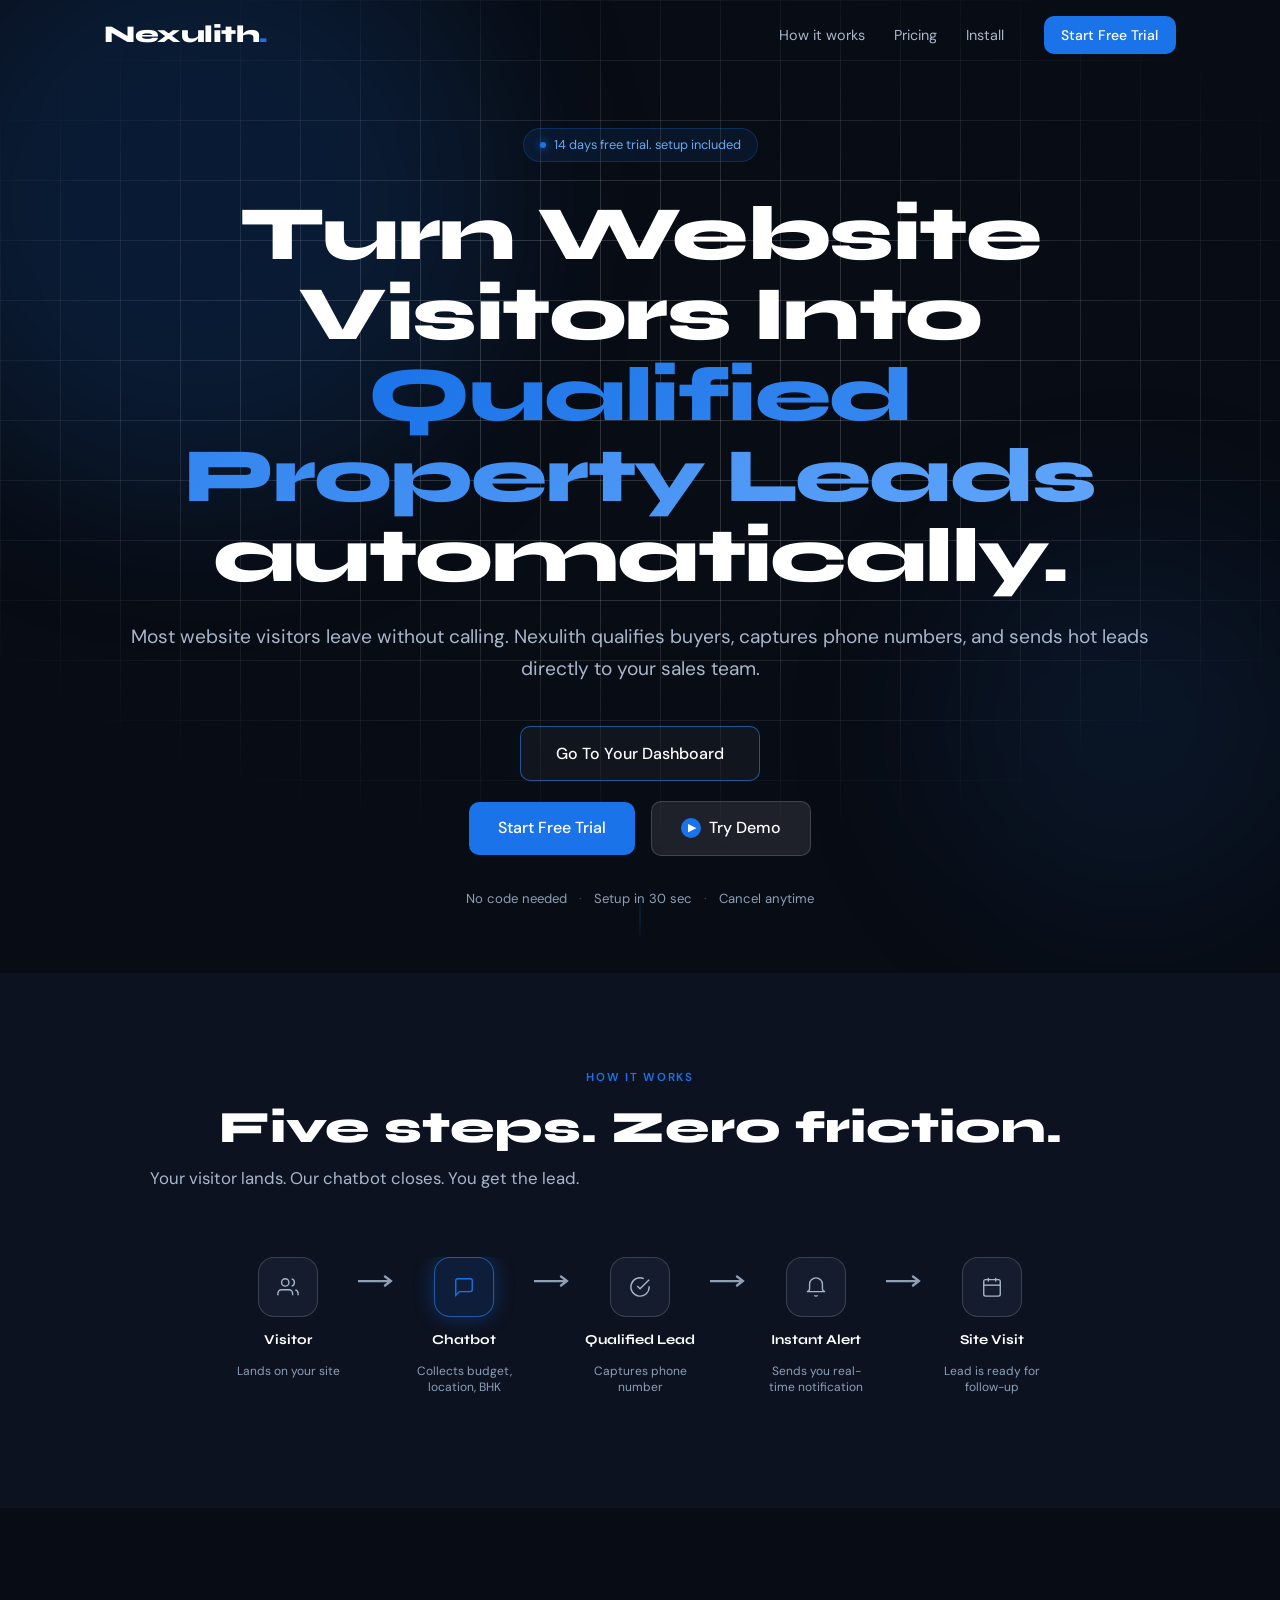
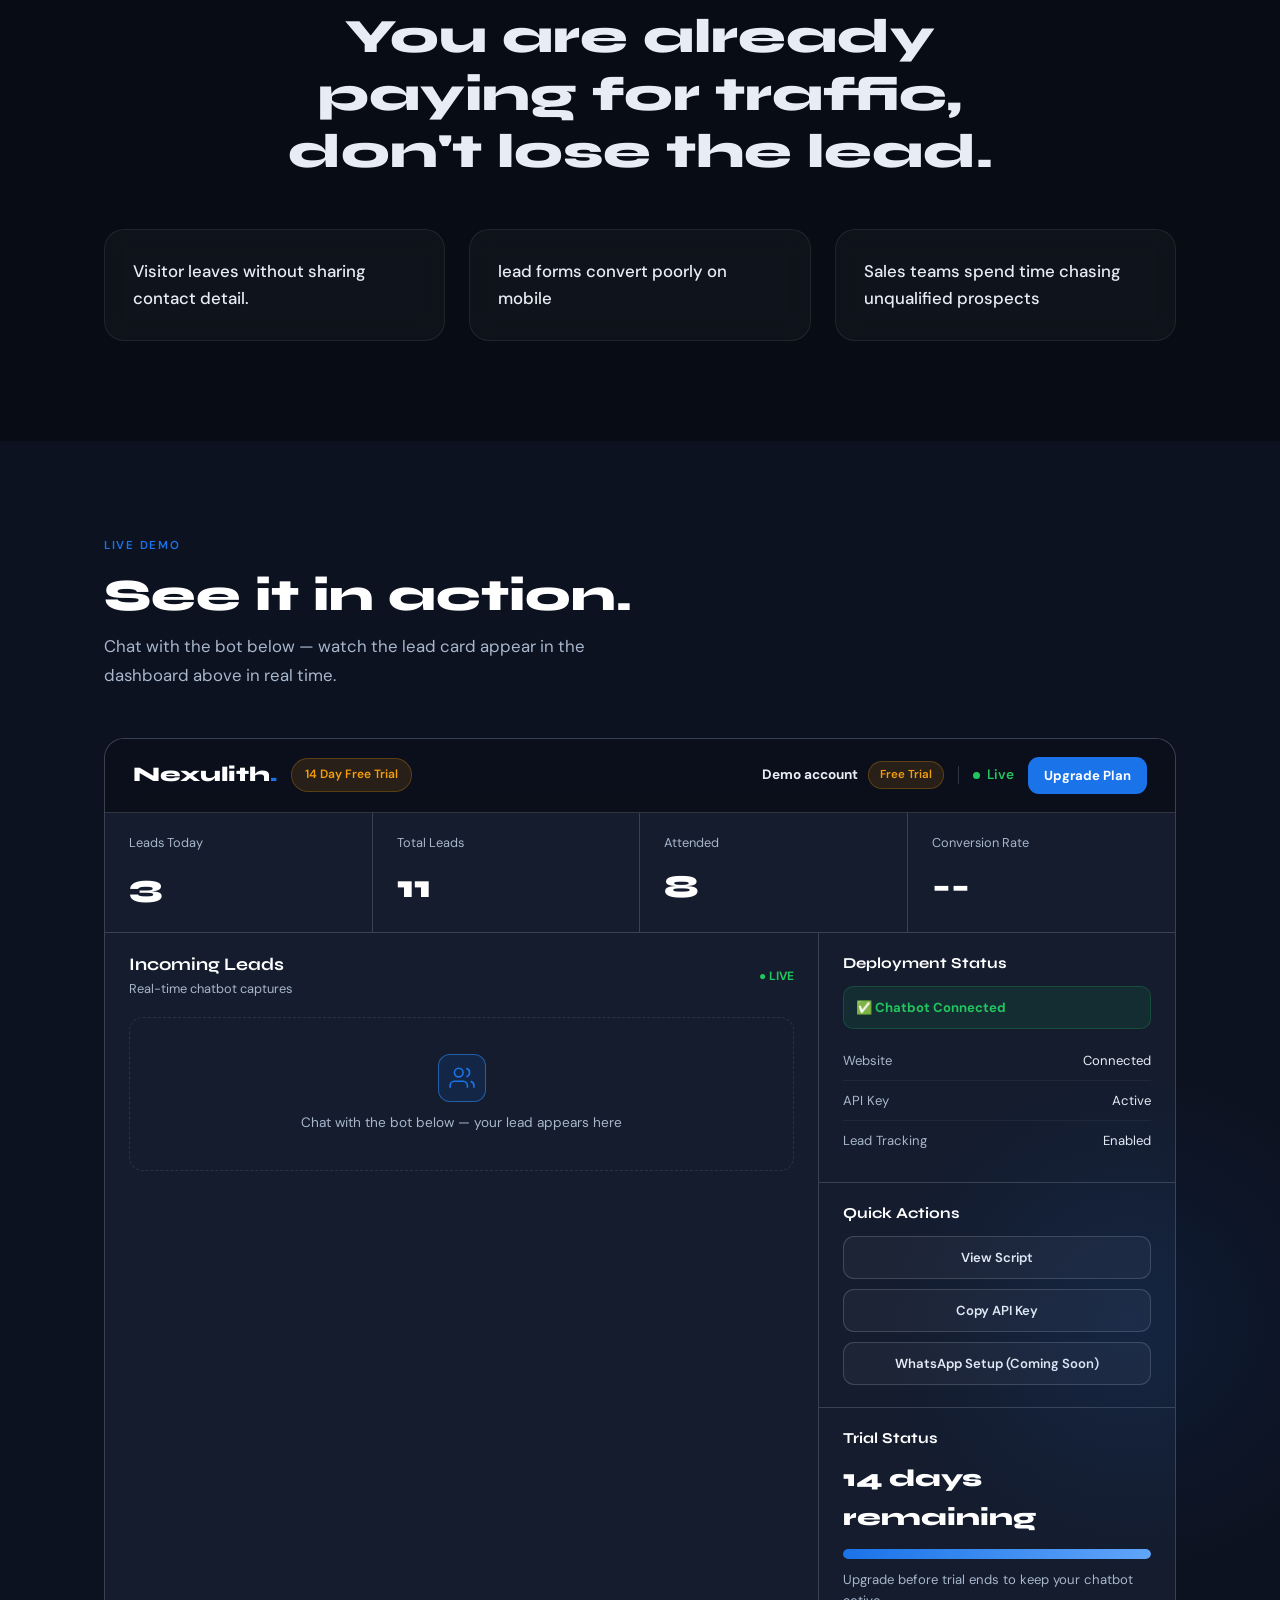
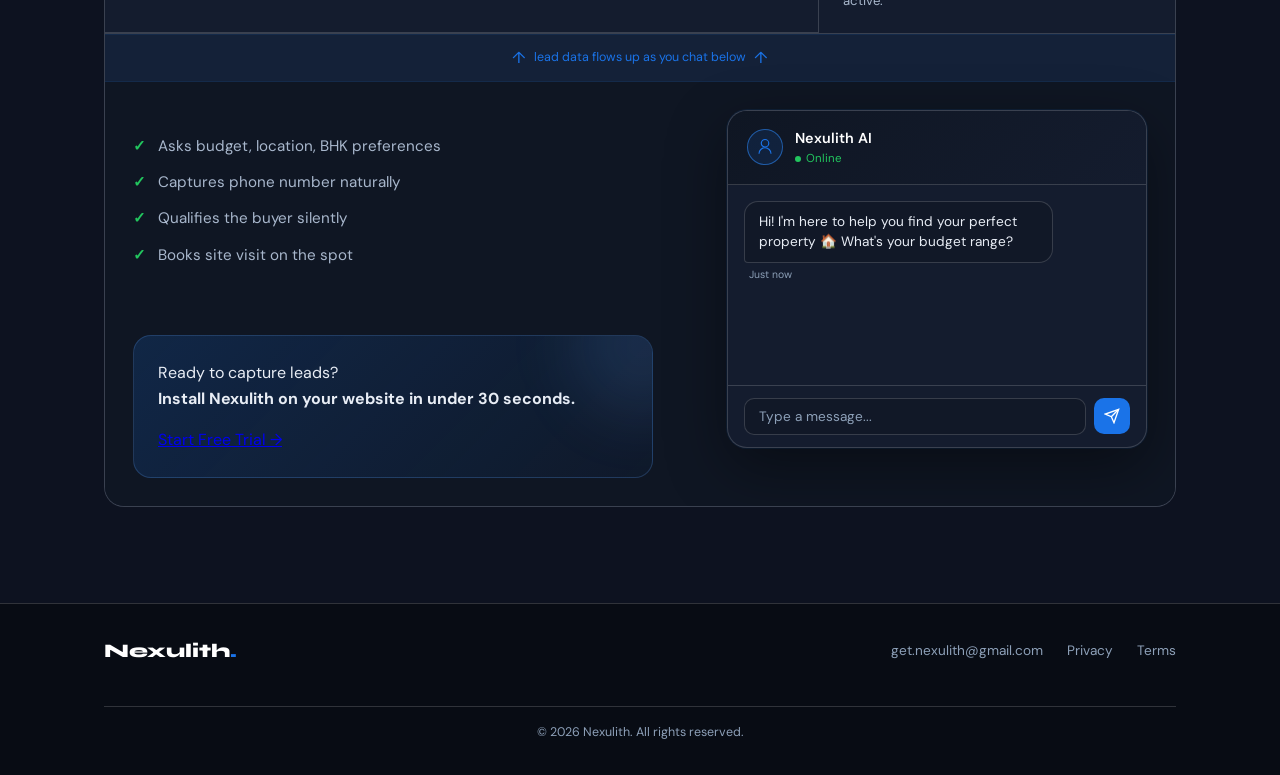
==== commit 543163d9: "made dashboard usefull #5" ====
--- a/index.html
+++ b/index.html
@@ -195,7 +195,7 @@
   <section class="pain-section">
   <div class="container">
 
-    <h2>You are already paying for traffic, don't lose the leads.</h2>
+    <h2>You are already paying for traffic, don't lose the lead.</h2>
 
     <div class="pain-grid">
 
--- a/styles.css
+++ b/styles.css
@@ -1974,4 +1974,54 @@
 
   background: rgba(96,165,250,0.12);
   filter: blur(30px);
+}
+/* ─────────────────────────────────────
+   Pain Section
+───────────────────────────────────── */
+
+.pain-section {
+  padding: 100px 0;
+}
+
+.pain-section h2 {
+  text-align: center;
+  max-width: 800px;
+  margin: 0 auto 48px;
+  font-size: clamp(2rem, 4vw, 3rem);
+  line-height: 1.2;
+  font-weight: 800;
+}
+
+.pain-grid {
+  display: grid;
+  grid-template-columns: repeat(3, 1fr);
+  gap: 24px;
+}
+
+.pain-card {
+  padding: 28px;
+  border: 1px solid rgba(255,255,255,0.08);
+  border-radius: 20px;
+  background: rgba(255,255,255,0.03);
+  backdrop-filter: blur(12px);
+
+  font-size: 1.05rem;
+  line-height: 1.6;
+  font-weight: 500;
+
+  transition: transform .25s ease,
+              border-color .25s ease,
+              background .25s ease;
+}
+
+.pain-card:hover {
+  transform: translateY(-6px);
+  border-color: rgba(255,255,255,0.18);
+  background: rgba(255,255,255,0.05);
+}
+
+@media (max-width: 900px) {
+  .pain-grid {
+    grid-template-columns: 1fr;
+  }
 }
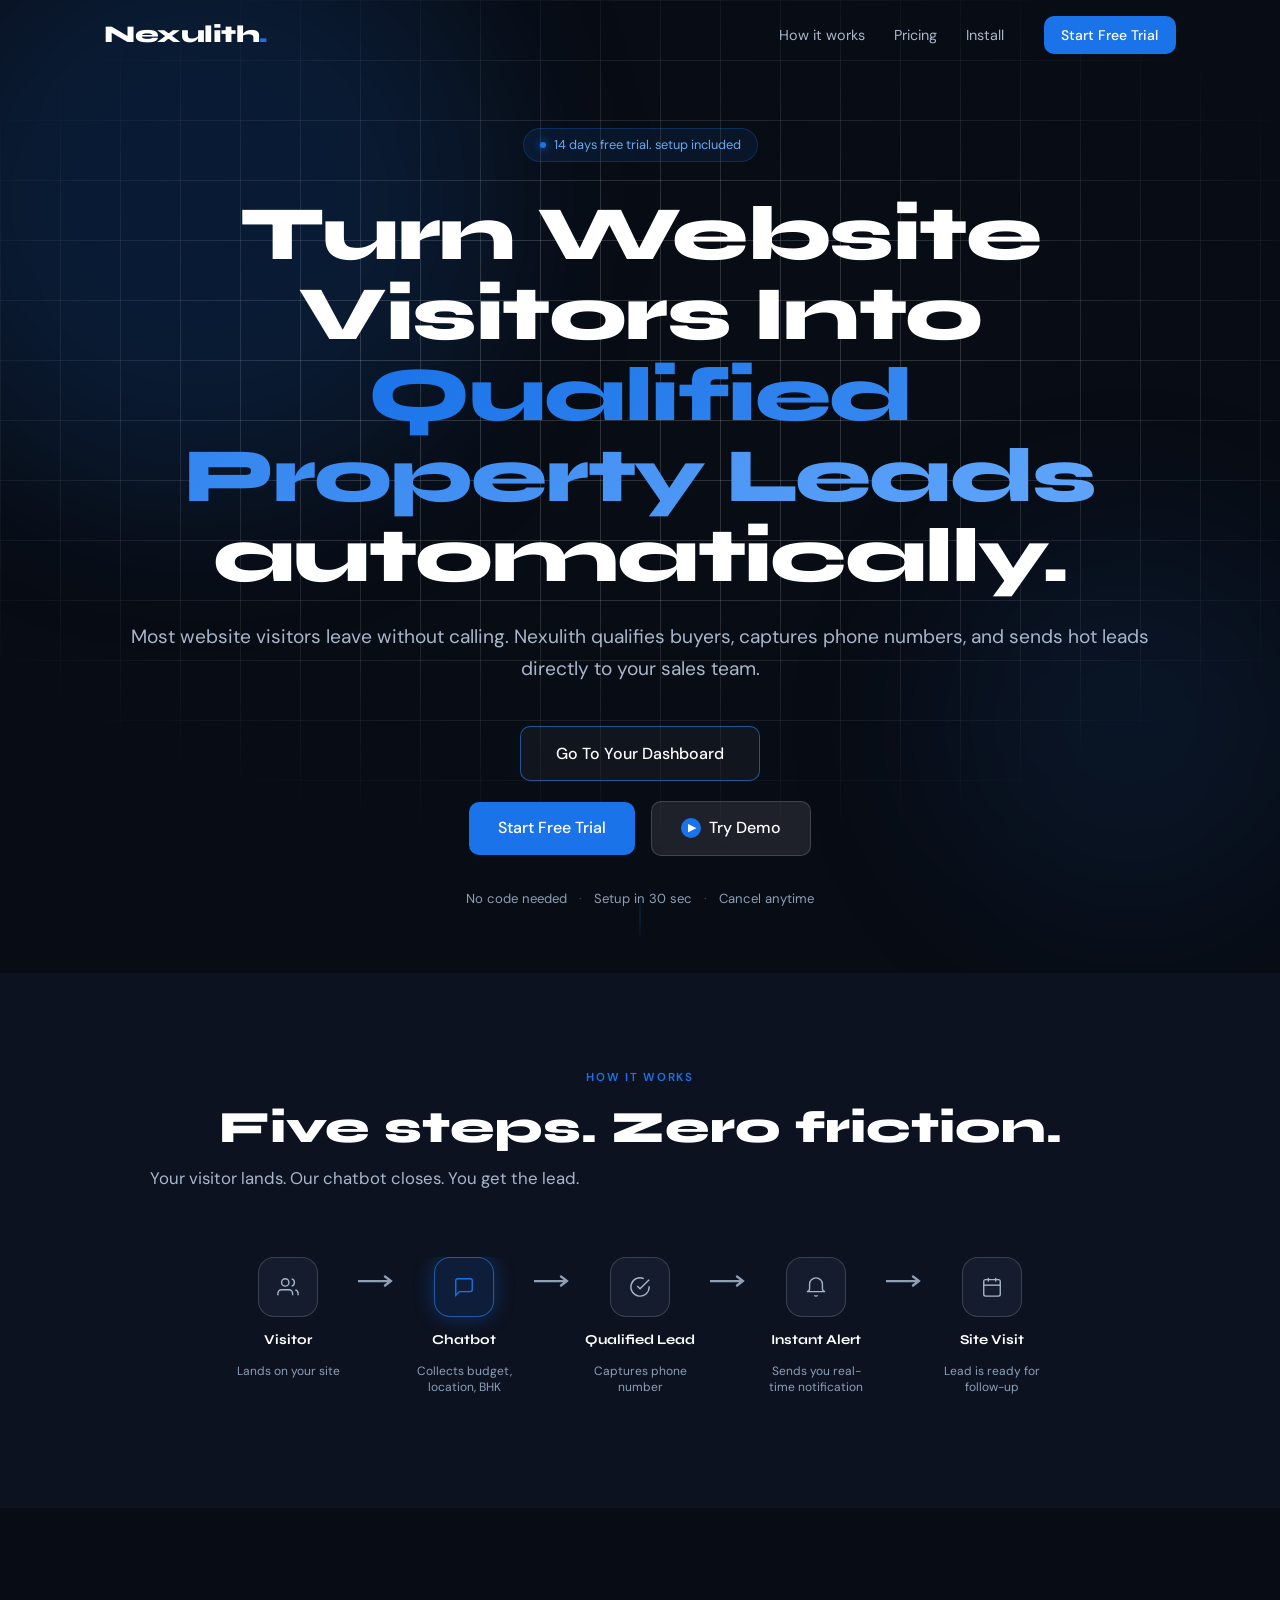
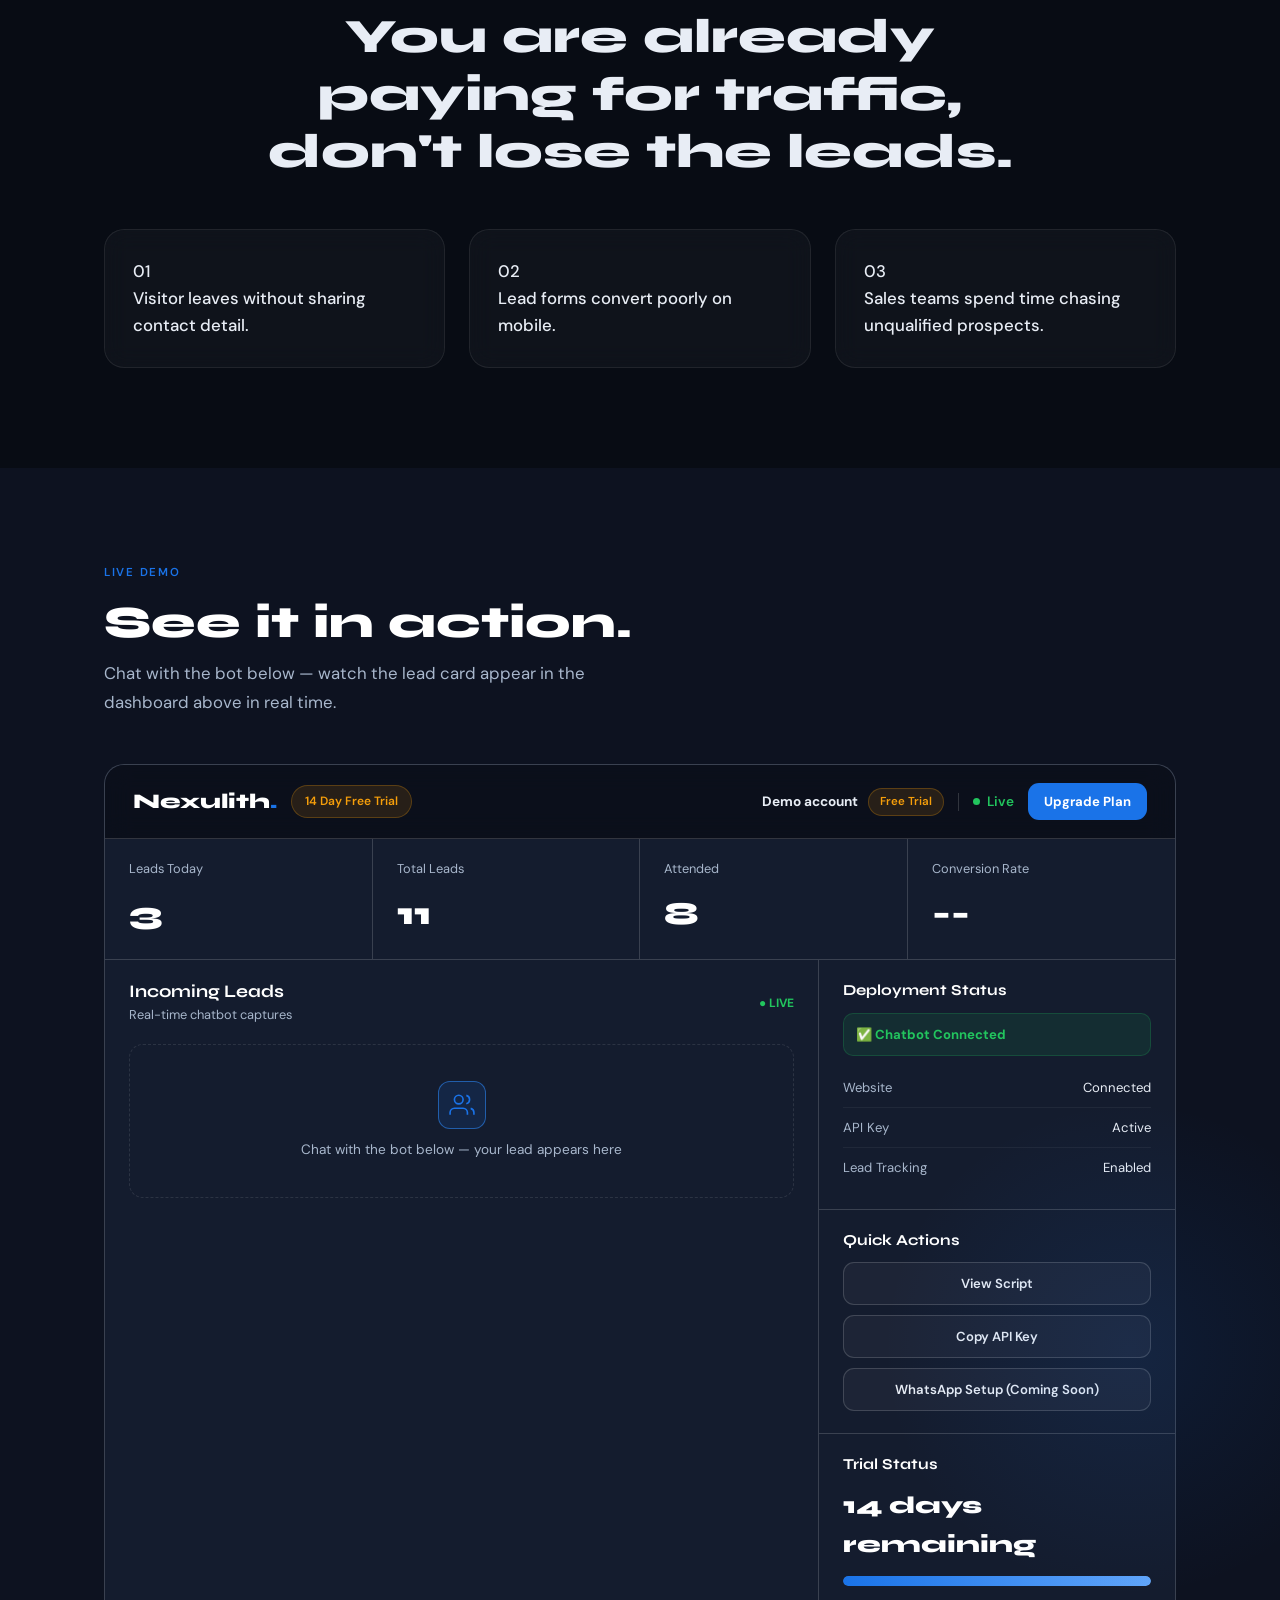
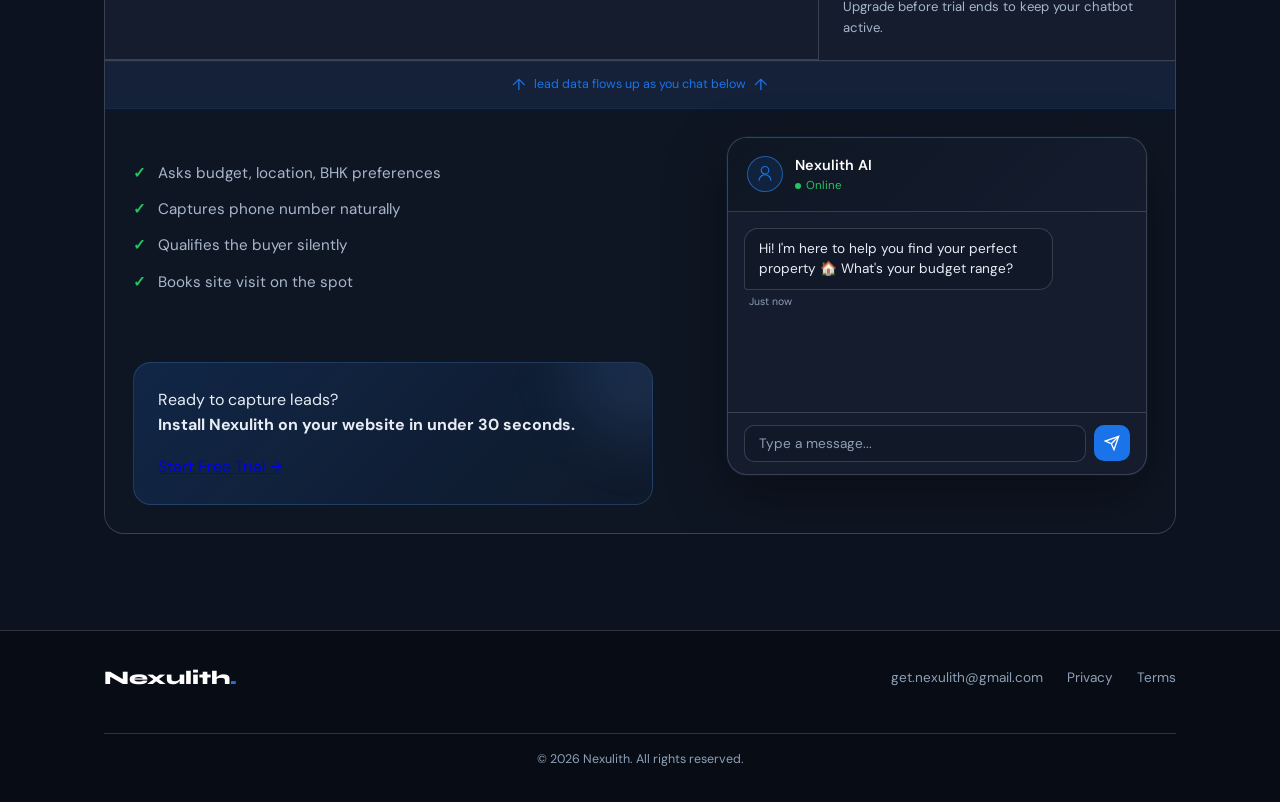
==== commit c0bbc6d1: "made dashboard usefull #6" ====
--- a/index.html
+++ b/index.html
@@ -195,26 +195,29 @@
   <section class="pain-section">
   <div class="container">
 
-    <h2>You are already paying for traffic, don't lose the lead.</h2>
+    <h2>You are already paying for traffic, don't lose the leads.</h2>
 
     <div class="pain-grid">
 
       <div class="pain-card">
-        Visitor leaves without sharing contact detail.
+        <span class="pain-number">01</span>
+        <p>Visitor leaves without sharing contact detail.</p>
       </div>
 
       <div class="pain-card">
-        lead forms convert poorly on mobile
+        <span class="pain-number">02</span>
+        <p>Lead forms convert poorly on mobile.</p>
       </div>
 
       <div class="pain-card">
-        Sales teams spend time chasing unqualified prospects
+        <span class="pain-number">03</span>
+        <p>Sales teams spend time chasing unqualified prospects.</p>
       </div>
 
     </div>
 
   </div>
-</section>
+  </section>
   <!-- DEMO + DASHBOARD PREVIEW (unified) -->
   <section class="section unified-demo-section" id="demo">
     <div class="demo-bg-glow"></div>
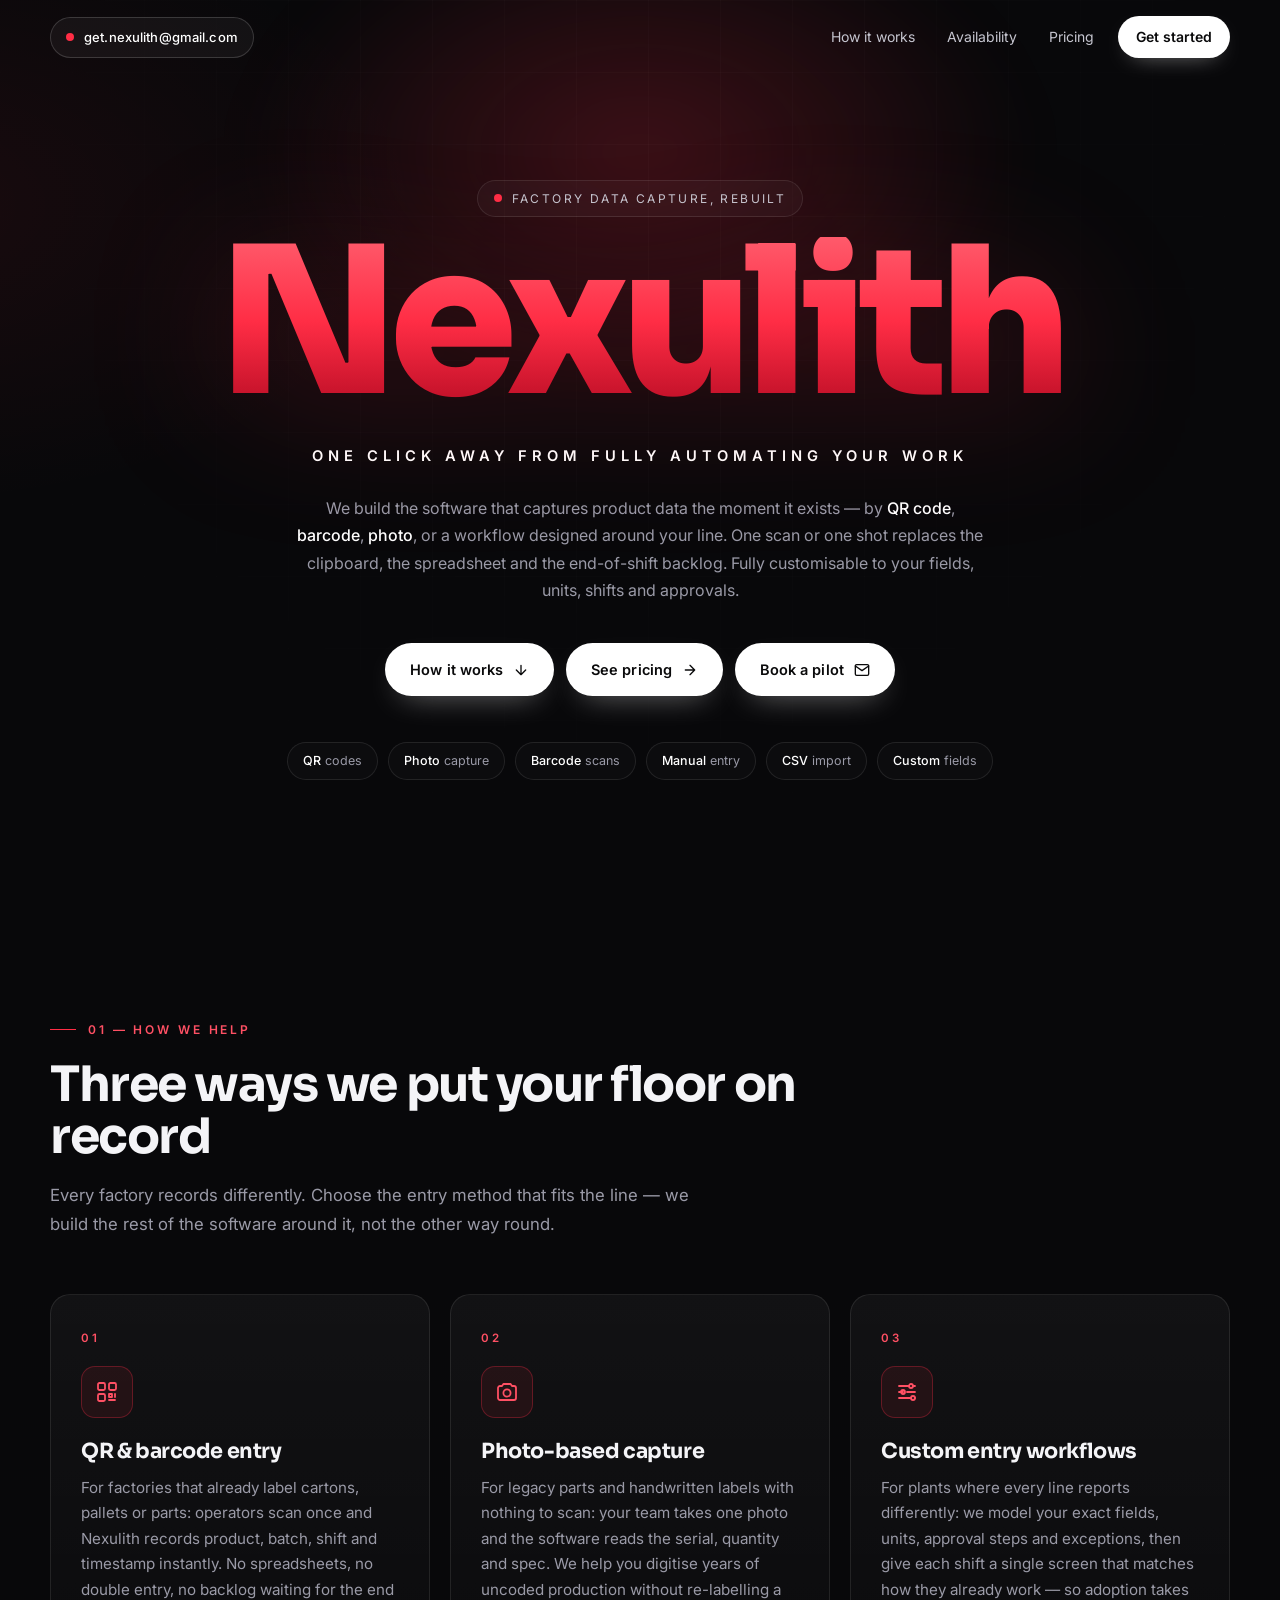
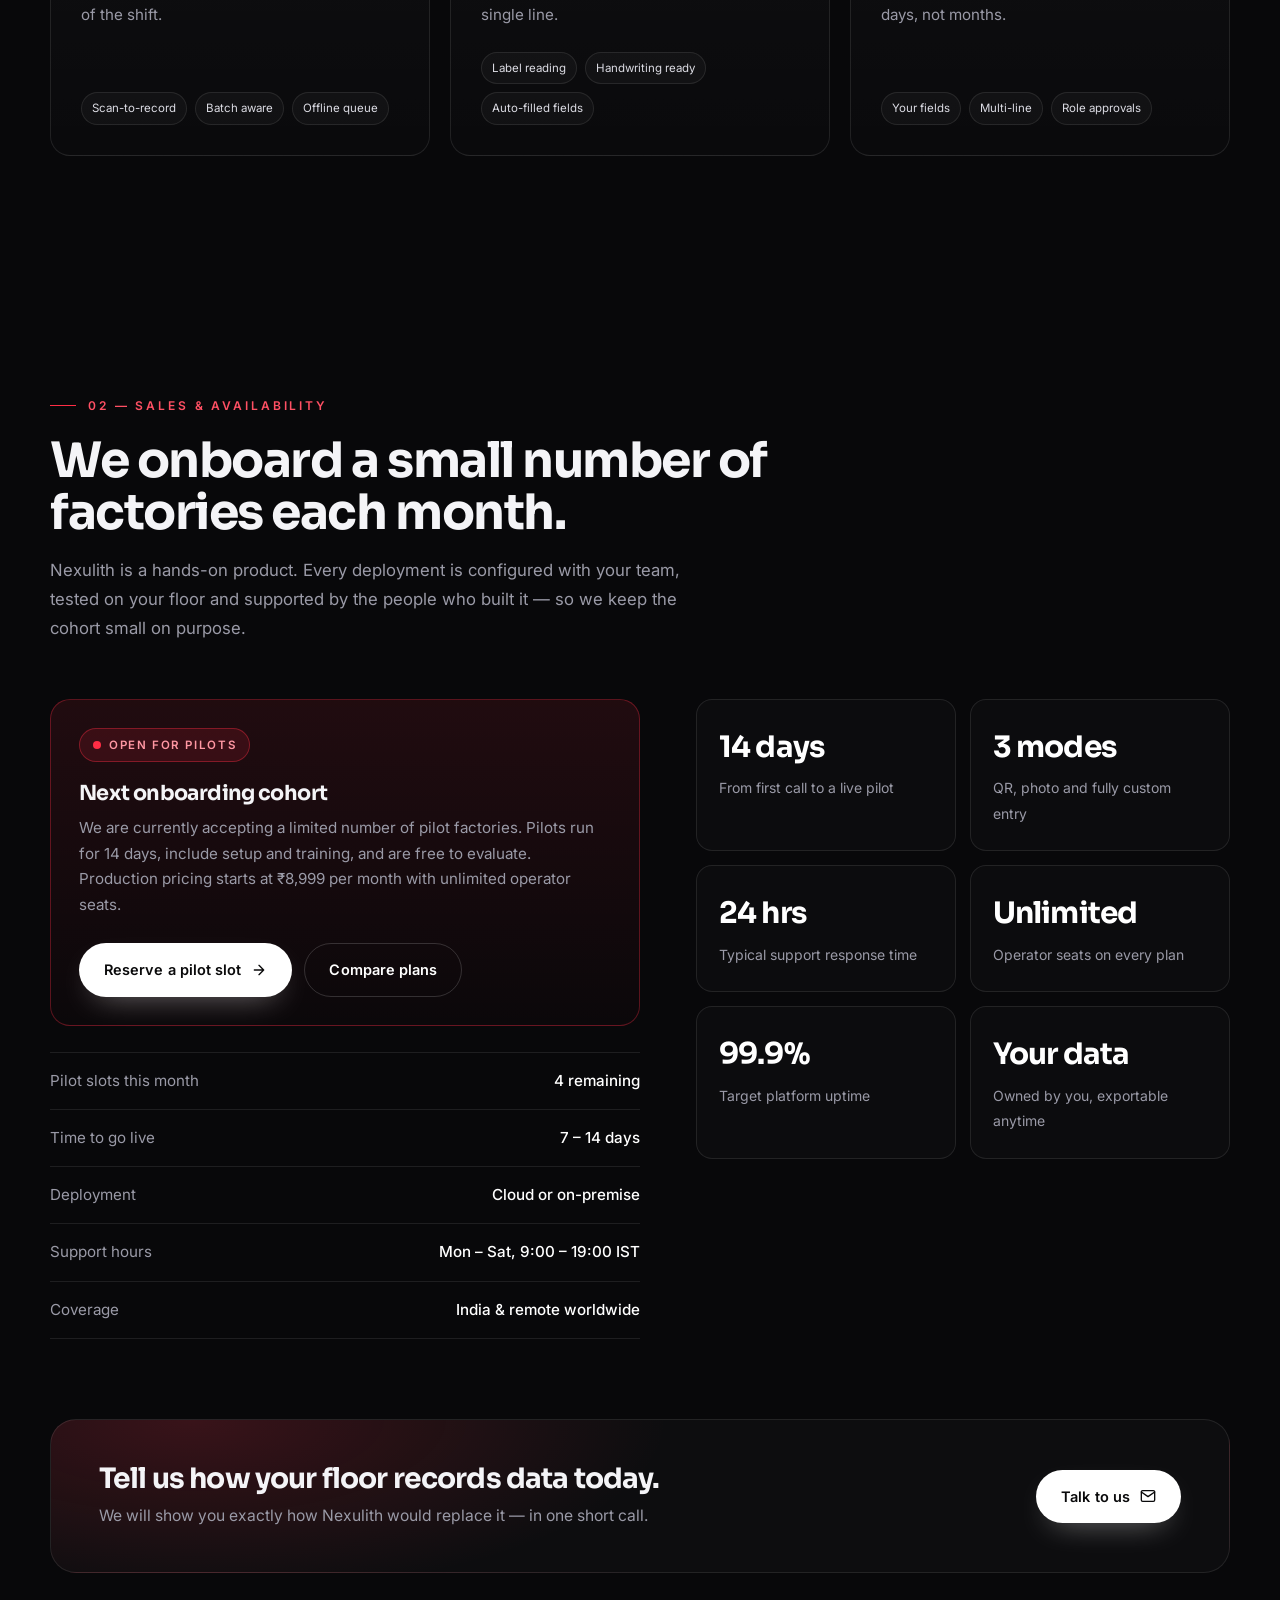
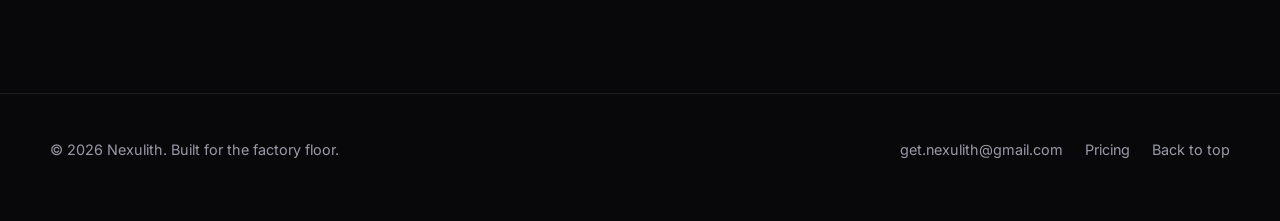
==== commit fa14b57f: "Build Nexulith website: hero, three help cards, availability, pricing" ====
--- a/index.html
+++ b/index.html
@@ -1,27 +1,30 @@
-<!DOCTYPE html>
+<!doctype html>
 <html lang="en">
 <head>
-  <meta charset="UTF-8" />
-  <meta name="viewport" content="width=device-width, initial-scale=1.0" />
-  <title>Nexulith - Real Estate Lead Chatbot for Qualified Property Buyers</title>
-  <meta name="description" content="Nexulith helps real estate builders capture, qualify, and receive ready-to-visit property buyer leads with an automated chatbot." />
+  <meta charset="utf-8" />
+  <meta name="viewport" content="width=device-width, initial-scale=1" />
+  <title>Nexulith — One click away from fully automating your work</title>
+  <meta name="description" content="Nexulith builds software that captures factory product data the way your floor actually works — QR codes, barcodes, photo-based capture and fully custom entry workflows." />
+  <meta name="theme-color" content="#08080a" />
   <meta name="robots" content="index, follow" />
+  <link rel="icon" type="image/png" href="favicon.png" />
+  <link rel="apple-touch-icon" href="favicon.png" />
   <link rel="canonical" href="https://nexulith.vercel.app/" />
   <meta property="og:type" content="website" />
   <meta property="og:site_name" content="Nexulith" />
-  <meta property="og:title" content="Nexulith - Real Estate Lead Chatbot" />
-  <meta property="og:description" content="Capture and qualify real estate leads automatically, then send ready-to-visit property buyers directly to your sales team." />
+  <meta property="og:title" content="Nexulith — One click away from fully automating your work" />
+  <meta property="og:description" content="Factory product data capture, customised to your line: QR, barcode, photo and custom entry workflows." />
   <meta property="og:url" content="https://nexulith.vercel.app/" />
   <meta property="og:image" content="https://nexulith.vercel.app/favicon.png" />
   <meta name="twitter:card" content="summary_large_image" />
-  <meta name="twitter:title" content="Nexulith - Real Estate Lead Chatbot" />
-  <meta name="twitter:description" content="Automated lead capture and qualification for real estate builders." />
+  <meta name="twitter:title" content="Nexulith — One click away from fully automating your work" />
+  <meta name="twitter:description" content="Factory product data capture, customised to your line: QR, barcode, photo and custom entry workflows." />
   <meta name="twitter:image" content="https://nexulith.vercel.app/favicon.png" />
-  <link rel="icon" type="image/png" href="favicon.png" />
   <link rel="preconnect" href="https://fonts.googleapis.com" />
   <link rel="preconnect" href="https://fonts.gstatic.com" crossorigin />
-  <link href="https://fonts.googleapis.com/css2?family=Syne:wght@400;600;700;800&family=DM+Sans:ital,opsz,wght@0,9..40,300;0,9..40,400;0,9..40,500;1,9..40,300&display=swap" rel="stylesheet" />
+  <link href="https://fonts.googleapis.com/css2?family=Inter:wght@300;400;500;600&family=Sora:wght@500;600;700;800&display=swap" rel="stylesheet" />
   <link rel="stylesheet" href="styles.css" />
+  <script>document.documentElement.classList.add('js');</script>
   <script type="application/ld+json">
     {
       "@context": "https://schema.org",
@@ -30,22 +33,22 @@
       "applicationCategory": "BusinessApplication",
       "operatingSystem": "Web",
       "url": "https://nexulith.vercel.app/",
-      "description": "Nexulith helps real estate builders capture, qualify, and receive ready-to-visit property buyer leads with an automated chatbot.",
+      "description": "Nexulith builds software that captures factory product data by QR code, barcode, photo and custom entry workflows, tailored to each production line.",
       "offers": [
         {
           "@type": "Offer",
-          "name": "14 Day Trial",
+          "name": "14 Day Pilot",
           "price": "0",
           "priceCurrency": "INR"
         },
         {
           "@type": "Offer",
-          "name": "Pro Plan",
-          "price": "8,999",
+          "name": "Production Plan",
+          "price": "8999",
           "priceCurrency": "INR",
           "priceSpecification": {
             "@type": "UnitPriceSpecification",
-            "price": "4999",
+            "price": "8999",
             "priceCurrency": "INR",
             "billingDuration": "P1M"
           }
@@ -56,397 +59,226 @@
         "name": "Nexulith",
         "url": "https://nexulith.vercel.app/",
         "logo": "https://nexulith.vercel.app/favicon.png",
-        "email": "get.funnel.os@gmail.com"
+        "email": "get.nexulith@gmail.com"
       }
     }
   </script>
 </head>
 <body>
-
-  <!-- STICKY HEADER -->
-  <header class="header" id="header">
-    <div class="container header-inner">
-      <a href="#" class="logo">Nexulith<span class="logo-dot">.</span></a>
-      <nav class="nav" id="nav">
-        <a href="#how-it-works">How it works</a>
+  <a class="skip" href="#main">Skip to content</a>
+
+  <header class="nav" id="nav">
+    <div class="nav-inner container">
+      <a class="mail" href="mailto:get.nexulith@gmail.com" aria-label="Email Nexulith at get.nexulith@gmail.com">
+        <span class="mail-dot" aria-hidden="true"></span>
+        <span class="mail-text">get.nexulith@gmail.com</span>
+      </a>
+
+      <nav class="nav-links" id="nav-links" aria-label="Primary">
+        <a href="#how">How it works</a>
+        <a href="#availability">Availability</a>
         <a href="pricing.html">Pricing</a>
-        <a href="login.html">Install</a>
+        <a class="nav-cta" href="pricing.html">Get started</a>
       </nav>
-      <a href="login.html" class="btn btn-primary btn-sm header-cta" aria-label="Start your free Nexulith trial">Start Free Trial</a>
-      <button class="nav-toggle" id="navToggle" aria-label="Toggle menu">
-        <span></span><span></span><span></span>
+
+      <button class="nav-toggle" id="nav-toggle" aria-label="Toggle menu" aria-expanded="false" aria-controls="nav-links">
+        <span></span><span></span>
       </button>
     </div>
   </header>
 
-  <!-- HERO -->
-  <section class="hero" id="home">
-    <div class="hero-grid-overlay"></div>
-    <div class="hero-glow glow-1"></div>
-    <div class="hero-glow glow-2"></div>
-    <div class="container hero-content">
-      <div class="hero-badge">
-        <span class="badge-dot"></span>
-        14 days free trial. setup included
+  <main id="main">
+    <!-- ============ PAGE 1 · HERO ============ -->
+    <section class="hero" id="top">
+      <div class="glow" aria-hidden="true"></div>
+      <div class="container hero-inner">
+        <p class="eyebrow reveal"><span class="dot" aria-hidden="true"></span> Factory data capture, rebuilt</p>
+
+        <h1 class="brand reveal" style="--i:1">Nexulith</h1>
+
+        <p class="tagline reveal" style="--i:2">One click away from fully automating your work</p>
+
+        <p class="lede reveal" style="--i:3">
+          We build the software that captures product data the moment it exists — by
+          <strong>QR code</strong>, <strong>barcode</strong>, <strong>photo</strong>, or a workflow
+          designed around your line. One scan or one shot replaces the clipboard, the spreadsheet
+          and the end-of-shift backlog. Fully customisable to your fields, units, shifts and approvals.
+        </p>
+
+        <div class="actions reveal" style="--i:4">
+          <a class="btn btn-white" href="#how">
+            How it works
+            <svg viewBox="0 0 24 24" fill="none" stroke="currentColor" stroke-width="2" stroke-linecap="round" stroke-linejoin="round" aria-hidden="true"><path d="M12 5v14M19 12l-7 7-7-7"/></svg>
+          </a>
+          <a class="btn btn-white" href="pricing.html">
+            See pricing
+            <svg viewBox="0 0 24 24" fill="none" stroke="currentColor" stroke-width="2" stroke-linecap="round" stroke-linejoin="round" aria-hidden="true"><path d="M5 12h14M12 5l7 7-7 7"/></svg>
+          </a>
+          <a class="btn btn-white" href="mailto:get.nexulith@gmail.com?subject=Book%20a%20Nexulith%20pilot">
+            Book a pilot
+            <svg viewBox="0 0 24 24" fill="none" stroke="currentColor" stroke-width="2" stroke-linecap="round" stroke-linejoin="round" aria-hidden="true"><path d="M22 6 12 13 2 6"/><rect x="2" y="4" width="20" height="16" rx="2"/></svg>
+          </a>
+        </div>
+
+        <div class="chips reveal" style="--i:5" aria-label="Supported entry methods">
+          <span class="chip"><b>QR</b> codes</span>
+          <span class="chip"><b>Photo</b> capture</span>
+          <span class="chip"><b>Barcode</b> scans</span>
+          <span class="chip"><b>Manual</b> entry</span>
+          <span class="chip"><b>CSV</b> import</span>
+          <span class="chip"><b>Custom</b> fields</span>
+        </div>
       </div>
-      <h1 class="hero-headline">
-        Turn Website Visitors Into <span class="highlight">Qualified Property Leads</span><br />automatically.
-      </h1>
-      <p class="hero-sub">
-        Most website visitors leave without calling.
-        Nexulith qualifies buyers, captures phone numbers,
-        and sends hot leads directly to your sales team.
-      </p>
-      <div class="dashboard-btn-wrap">
-        <a href="login.html" class="btn btn-outline btn-lg dashboard-btn">
-          Go To Your Dashboard
-        </a>
+    </section>
+
+    <!-- ============ PAGE 2 · THREE CARDS ============ -->
+    <section class="section how" id="how">
+      <div class="container">
+        <div class="section-head">
+          <p class="kicker reveal">01 — How we help</p>
+          <h2 class="reveal" style="--i:1">Three ways we put your floor on record</h2>
+          <p class="section-sub reveal" style="--i:2">
+            Every factory records differently. Choose the entry method that fits the line — we build
+            the rest of the software around it, not the other way round.
+          </p>
+        </div>
+
+        <div class="cards">
+          <article class="card reveal" style="--i:0">
+            <span class="num">01</span>
+            <div class="card-icon" aria-hidden="true">
+              <svg viewBox="0 0 24 24" fill="none" stroke="currentColor" stroke-width="1.8" stroke-linecap="round" stroke-linejoin="round">
+                <rect x="3" y="3" width="7" height="7" rx="1.5"/><rect x="14" y="3" width="7" height="7" rx="1.5"/>
+                <rect x="3" y="14" width="7" height="7" rx="1.5"/><path d="M14 14h3v3h-3zM20 14v3M14 20h6"/>
+              </svg>
+            </div>
+            <h3>QR &amp; barcode entry</h3>
+            <p>
+              For factories that already label cartons, pallets or parts: operators scan once and
+              Nexulith records product, batch, shift and timestamp instantly. No spreadsheets, no
+              double entry, no backlog waiting for the end of the shift.
+            </p>
+            <div class="tags">
+              <span>Scan-to-record</span><span>Batch aware</span><span>Offline queue</span>
+            </div>
+          </article>
+
+          <article class="card reveal" style="--i:1">
+            <span class="num">02</span>
+            <div class="card-icon" aria-hidden="true">
+              <svg viewBox="0 0 24 24" fill="none" stroke="currentColor" stroke-width="1.8" stroke-linecap="round" stroke-linejoin="round">
+                <path d="M3 8a2 2 0 0 1 2-2h2l1.4-2h7.2L17 6h2a2 2 0 0 1 2 2v10a2 2 0 0 1-2 2H5a2 2 0 0 1-2-2z"/>
+                <circle cx="12" cy="13" r="3.6"/>
+              </svg>
+            </div>
+            <h3>Photo-based capture</h3>
+            <p>
+              For legacy parts and handwritten labels with nothing to scan: your team takes one
+              photo and the software reads the serial, quantity and spec. We help you digitise years
+              of uncoded production without re-labelling a single line.
+            </p>
+            <div class="tags">
+              <span>Label reading</span><span>Handwriting ready</span><span>Auto-filled fields</span>
+            </div>
+          </article>
+
+          <article class="card reveal" style="--i:2">
+            <span class="num">03</span>
+            <div class="card-icon" aria-hidden="true">
+              <svg viewBox="0 0 24 24" fill="none" stroke="currentColor" stroke-width="1.8" stroke-linecap="round" stroke-linejoin="round">
+                <path d="M4 6h10M18 6h2M4 12h4M12 12h8M4 18h12M20 18h0"/>
+                <circle cx="16" cy="6" r="2"/><circle cx="8" cy="12" r="2"/><circle cx="18" cy="18" r="2"/>
+              </svg>
+            </div>
+            <h3>Custom entry workflows</h3>
+            <p>
+              For plants where every line reports differently: we model your exact fields, units,
+              approval steps and exceptions, then give each shift a single screen that matches how
+              they already work — so adoption takes days, not months.
+            </p>
+            <div class="tags">
+              <span>Your fields</span><span>Multi-line</span><span>Role approvals</span>
+            </div>
+          </article>
+        </div>
       </div>
-      <div class="hero-actions">
-        <a href="pricing.html" class="btn btn-primary btn-lg" aria-label="View Nexulith pricing and start a free trial">Start Free Trial</a>
-        <a href="#demo" class="btn btn-ghost btn-lg" aria-label="Try the Nexulith chatbot demo">
-          <span class="play-icon">▶</span> Try Demo
-        </a>
+    </section>
+
+    <!-- ============ PAGE 3 · SALES & AVAILABILITY ============ -->
+    <section class="section availability" id="availability">
+      <div class="container">
+        <div class="section-head">
+          <p class="kicker reveal">02 — Sales &amp; availability</p>
+          <h2 class="reveal" style="--i:1">We onboard a small number of factories each month.</h2>
+          <p class="section-sub reveal" style="--i:2">
+            Nexulith is a hands-on product. Every deployment is configured with your team, tested on
+            your floor and supported by the people who built it — so we keep the cohort small on purpose.
+          </p>
+        </div>
+
+        <div class="split">
+          <div class="reveal" style="--i:0">
+            <div class="status-card">
+              <span class="status-badge"><span class="dot" aria-hidden="true"></span> Open for pilots</span>
+              <h3>Next onboarding cohort</h3>
+              <p>
+                We are currently accepting a limited number of pilot factories. Pilots run for 14
+                days, include setup and training, and are free to evaluate. Production pricing starts
+                at ₹8,999 per month with unlimited operator seats.
+              </p>
+              <div class="actions actions-left">
+                <a class="btn btn-white" href="mailto:get.nexulith@gmail.com?subject=Reserve%20a%20Nexulith%20pilot%20slot">
+                  Reserve a pilot slot
+                  <svg viewBox="0 0 24 24" fill="none" stroke="currentColor" stroke-width="2" stroke-linecap="round" stroke-linejoin="round" aria-hidden="true"><path d="M5 12h14M12 5l7 7-7 7"/></svg>
+                </a>
+                <a class="btn btn-ghost" href="pricing.html">Compare plans</a>
+              </div>
+            </div>
+
+            <dl class="rows">
+              <div class="row"><dt>Pilot slots this month</dt><dd>4 remaining</dd></div>
+              <div class="row"><dt>Time to go live</dt><dd>7 – 14 days</dd></div>
+              <div class="row"><dt>Deployment</dt><dd>Cloud or on-premise</dd></div>
+              <div class="row"><dt>Support hours</dt><dd>Mon – Sat, 9:00 – 19:00 IST</dd></div>
+              <div class="row"><dt>Coverage</dt><dd>India &amp; remote worldwide</dd></div>
+            </dl>
+          </div>
+
+          <div class="stats reveal" style="--i:1">
+            <div class="stat"><b>14 days</b><span>From first call to a live pilot</span></div>
+            <div class="stat"><b>3 modes</b><span>QR, photo and fully custom entry</span></div>
+            <div class="stat"><b>24 hrs</b><span>Typical support response time</span></div>
+            <div class="stat"><b>Unlimited</b><span>Operator seats on every plan</span></div>
+            <div class="stat"><b>99.9%</b><span>Target platform uptime</span></div>
+            <div class="stat"><b>Your data</b><span>Owned by you, exportable anytime</span></div>
+          </div>
+        </div>
+
+        <div class="cta-band reveal" style="--i:2">
+          <div>
+            <h3>Tell us how your floor records data today.</h3>
+            <p>We will show you exactly how Nexulith would replace it — in one short call.</p>
+          </div>
+          <a class="btn btn-white" href="mailto:get.nexulith@gmail.com?subject=Nexulith%20demo%20request">
+            Talk to us
+            <svg viewBox="0 0 24 24" fill="none" stroke="currentColor" stroke-width="2" stroke-linecap="round" stroke-linejoin="round" aria-hidden="true"><path d="M22 6 12 13 2 6"/><rect x="2" y="4" width="20" height="16" rx="2"/></svg>
+          </a>
+        </div>
       </div>
-      <div class="hero-trust">
-        <span>No code needed</span>
-        <span class="sep">·</span>
-        <span>Setup in 30 sec</span>
-        <span class="sep">·</span>
-        <span>Cancel anytime</span>
-      </div>
-    </div>
-    <div class="hero-scroll-indicator">
-      <div class="scroll-line"></div>
-    </div>
-  </section>
-
-  <!-- HOW IT WORKS -->
-  <section class="section how-it-works" id="how-it-works">
-    <div class="container">
-      <div class="section-label">How it works</div>
-      <h2 class="section-title">Five steps. Zero friction.</h2>
-      <p class="section-sub">Your visitor lands. Our chatbot closes. You get the lead.</p>
-
-      <div class="flow-wrapper">
-        <div class="flow-track"></div>
-        <div class="flow-steps">
-
-          <div class="flow-step" data-step="1">
-            <div class="step-icon">
-              <svg viewBox="0 0 24 24" fill="none" stroke="currentColor" stroke-width="1.5"><path d="M17 21v-2a4 4 0 0 0-4-4H5a4 4 0 0 0-4 4v2"/><circle cx="9" cy="7" r="4"/><path d="M23 21v-2a4 4 0 0 0-3-3.87"/><path d="M16 3.13a4 4 0 0 1 0 7.75"/></svg>
-            </div>
-            <div class="step-label">Visitor</div>
-            <p class="step-desc">Lands on your site</p>
-          </div>
-
-          <div class="flow-arrow">
-            <svg viewBox="0 0 24 8" fill="none"><path d="M0 4h22M18 1l4 3-4 3" stroke="currentColor" stroke-width="1.5" stroke-linecap="round"/></svg>
-          </div>
-
-          <div class="flow-step" data-step="2">
-            <div class="step-icon active">
-              <svg viewBox="0 0 24 24" fill="none" stroke="currentColor" stroke-width="1.5"><path d="M21 15a2 2 0 0 1-2 2H7l-4 4V5a2 2 0 0 1 2-2h14a2 2 0 0 1 2 2z"/></svg>
-            </div>
-            <div class="step-label">Chatbot</div>
-            <p class="step-desc">Collects budget, location, BHK</p>
-          </div>
-
-          <div class="flow-arrow">
-            <svg viewBox="0 0 24 8" fill="none"><path d="M0 4h22M18 1l4 3-4 3" stroke="currentColor" stroke-width="1.5" stroke-linecap="round"/></svg>
-          </div>
-
-          <div class="flow-step" data-step="3">
-            <div class="step-icon">
-              <svg viewBox="0 0 24 24" fill="none" stroke="currentColor" stroke-width="1.5"><path d="M22 11.08V12a10 10 0 1 1-5.93-9.14"/><polyline points="22 4 12 14.01 9 11.01"/></svg>
-            </div>
-            <div class="step-label">Qualified Lead</div>
-            <p class="step-desc">Captures phone number</p>
-          </div>
-
-          <div class="flow-arrow">
-            <svg viewBox="0 0 24 8" fill="none"><path d="M0 4h22M18 1l4 3-4 3" stroke="currentColor" stroke-width="1.5" stroke-linecap="round"/></svg>
-          </div>
-
-          <div class="flow-step" data-step="4">
-            <div class="step-icon">
-              <svg viewBox="0 0 24 24" fill="none" stroke="currentColor" stroke-width="1.5"><path d="M22 17H2a3 3 0 0 0 3-3V9a7 7 0 0 1 14 0v5a3 3 0 0 0 3 3zm-8.27 4a2 2 0 0 1-3.46 0"/></svg>
-            </div>
-            <div class="step-label">Instant Alert</div>
-            <p class="step-desc">Sends you real-time notification</p>
-          </div>
-
-          <div class="flow-arrow">
-            <svg viewBox="0 0 24 8" fill="none"><path d="M0 4h22M18 1l4 3-4 3" stroke="currentColor" stroke-width="1.5" stroke-linecap="round"/></svg>
-          </div>
-
-          <div class="flow-step" data-step="5">
-            <div class="step-icon">
-              <svg viewBox="0 0 24 24" fill="none" stroke="currentColor" stroke-width="1.5"><rect x="3" y="4" width="18" height="18" rx="2" ry="2"/><line x1="16" y1="2" x2="16" y2="6"/><line x1="8" y1="2" x2="8" y2="6"/><line x1="3" y1="10" x2="21" y2="10"/></svg>
-            </div>
-            <div class="step-label">Site Visit</div>
-            <p class="step-desc">Lead is ready for follow-up</p>
-          </div>
-
-        </div>
-      </div>
-    </div>
-  </section>
-  <section class="pain-section">
-  <div class="container">
-
-    <h2>You are already paying for traffic, don't lose the leads.</h2>
-
-    <div class="pain-grid">
-
-      <div class="pain-card">
-        <span class="pain-number">01</span>
-        <p>Visitor leaves without sharing contact detail.</p>
-      </div>
-
-      <div class="pain-card">
-        <span class="pain-number">02</span>
-        <p>Lead forms convert poorly on mobile.</p>
-      </div>
-
-      <div class="pain-card">
-        <span class="pain-number">03</span>
-        <p>Sales teams spend time chasing unqualified prospects.</p>
-      </div>
-
-    </div>
-
-  </div>
-  </section>
-  <!-- DEMO + DASHBOARD PREVIEW (unified) -->
-  <section class="section unified-demo-section" id="demo">
-    <div class="demo-bg-glow"></div>
-    <div class="container">
-
-      <div class="section-label">Live demo</div>
-      <h2 class="section-title">See it in action.</h2>
-      <p class="section-sub">Chat with the bot below — watch the lead card appear in the dashboard above in real time.</p>
-
-      <!-- THE BIG WRAPPER: dashboard on top, chatbot on bottom -->
-      <div class="unified-wrap">
-
-        <!-- ── DASHBOARD HEADER ── -->
-        <div class="udash-header">
-          <div class="udash-header-left">
-            <div class="udash-logo">Nexulith<span class="logo-dot">.</span></div>
-            <div class="udash-trial-badge">14 Day Free Trial</div>
-          </div>
-          <div class="udash-header-right">
-            <div class="udash-client-info">
-              <span class="udash-client-name">Demo account</span>
-              <span class="udash-sub-badge">Free Trial</span>
-            </div>
-            <div class="udash-divider"></div>
-            <div class="udash-live"><span class="udash-live-dot"></span>Live</div>
-            <button class="udash-upgrade-btn">Upgrade Plan</button>
-          </div>
-        </div>
-
-        <!-- ── STATS ROW ── -->
-        <div class="udash-stats">
-          <div class="udash-stat-card">
-            <div class="udash-stat-label">Leads Today</div>
-            <div class="udash-stat-value" id="previewLeadsToday">3</div>
-          </div>
-          <div class="udash-stat-card">
-            <div class="udash-stat-label">Total Leads</div>
-            <div class="udash-stat-value" id="previewTotalLeads">11</div>
-          </div>
-          <div class="udash-stat-card">
-            <div class="udash-stat-label">Attended</div>
-            <div class="udash-stat-value" id="previewAttended">8</div>
-          </div>
-          <div class="udash-stat-card">
-            <div class="udash-stat-label">Conversion Rate</div>
-            <div class="udash-stat-value">--</div>
-          </div>
-        </div>
-
-        <!-- ── MAIN GRID: leads left, panels right ── -->
-        <div class="udash-grid">
-
-          <!-- LEFT: Incoming Leads -->
-          <div class="udash-panel-card">
-            <div class="udash-panel-header">
-              <div>
-                <h2 class="udash-panel-title">Incoming Leads</h2>
-                <p class="udash-panel-sub">Real-time chatbot captures</p>
-              </div>
-              <div class="udash-pulse-live">● LIVE</div>
-            </div>
-            <div class="udash-leads-container" id="previewLeadsList">
-              <div class="udash-empty-state" id="dashEmptyState">
-                <div class="udash-empty-icon">
-                  <svg viewBox="0 0 24 24" fill="none" stroke="currentColor" stroke-width="1.5" width="26" height="26"><path d="M17 21v-2a4 4 0 0 0-4-4H5a4 4 0 0 0-4 4v2"/><circle cx="9" cy="7" r="4"/><path d="M23 21v-2a4 4 0 0 0-3-3.87"/><path d="M16 3.13a4 4 0 0 1 0 7.75"/></svg>
-                </div>
-                <p>Chat with the bot below — your lead appears here</p>
-              </div>
-            </div>
-          </div>
-
-          <!-- RIGHT: Status + Actions + Trial -->
-          <div class="udash-right-col">
-
-            <div class="udash-panel-card">
-              <h3 class="udash-panel-h3">Deployment Status</h3>
-              <div class="udash-deploy-ok">✅ Chatbot Connected</div>
-              <div class="udash-deploy-item"><span>Website</span><span>Connected</span></div>
-              <div class="udash-deploy-item"><span>API Key</span><span>Active</span></div>
-              <div class="udash-deploy-item udash-deploy-item--last"><span>Lead Tracking</span><span>Enabled</span></div>
-            </div>
-
-            <div class="udash-panel-card">
-              <h3 class="udash-panel-h3">Quick Actions</h3>
-              <button class="udash-action-btn">View Script</button>
-              <button class="udash-action-btn">Copy API Key</button>
-              <button class="udash-action-btn">WhatsApp Setup (Coming Soon)</button>
-            </div>
-
-            <div class="udash-panel-card">
-              <h3 class="udash-panel-h3">Trial Status</h3>
-              <div class="udash-trial-days">14 days remaining</div>
-              <div class="udash-trial-bar"><div class="udash-trial-fill"></div></div>
-              <p class="udash-trial-text">Upgrade before trial ends to keep your chatbot active.</p>
-            </div>
-
-          </div>
-        </div>
-
-        <!-- ── BRIDGE ARROW ── -->
-        <div class="udash-bridge">
-          <span class="udash-bridge-arrow">↑</span>
-          lead data flows up as you chat below
-          <span class="udash-bridge-arrow">↑</span>
-        </div>
-
-        <!-- ── CHATBOT + DEMO TEXT ── -->
-        <div class="udash-demo-row">
-
-          <div class="udash-demo-text">
-            <ul class="demo-bullets">
-              <li><span class="check">✓</span> Asks budget, location, BHK preferences</li>
-              <li><span class="check">✓</span> Captures phone number naturally</li>
-              <li><span class="check">✓</span> Qualifies the buyer silently</li>
-              <li><span class="check">✓</span> Books site visit on the spot</li>
-            </ul>
-            <div class="demo-cta-card">
-  <div class="demo-cta-text">
-    <span class="demo-cta-label">Ready to capture leads?</span>
-    <h4>Install Nexulith on your website in under 30 seconds.</h4>
-  </div>
-
-  <a href="login.html"
-     class="demo-cta-btn"
-     aria-label="Install Nexulith chatbot on your site">
-    Start Free Trial →
-  </a>
-</div>
-          </div>
-
-          <div class="udash-chatbot-wrap">
-            <div class="chatbot-container" id="chatbotContainer">
-              <div class="chatbot-header">
-                <div class="chatbot-avatar">
-                  <svg viewBox="0 0 24 24" fill="none" stroke="currentColor" stroke-width="1.5"><path d="M12 2a5 5 0 1 0 0 10 5 5 0 0 0 0-10z"/><path d="M20 21a8 8 0 1 0-16 0"/></svg>
-                </div>
-                <div>
-                  <div class="chatbot-name">Nexulith AI</div>
-                  <div class="chatbot-status"><span class="status-dot"></span>Online</div>
-                </div>
-              </div>
-              <div class="chatbot-messages" id="chatMessages">
-                <div class="msg bot">
-                  <div class="msg-bubble">Hi! I'm here to help you find your perfect property 🏠 What's your budget range?</div>
-                  <div class="msg-time">Just now</div>
-                </div>
-              </div>
-              <div class="chatbot-input-wrap">
-                <input type="text" class="chatbot-input" id="chatInput" placeholder="Type a message..." />
-                <button class="chatbot-send" id="chatSend" onclick="sendChatMessage()" aria-label="Send chatbot message" title="Send message">
-                  <svg viewBox="0 0 24 24" fill="none" stroke="currentColor" stroke-width="2"><line x1="22" y1="2" x2="11" y2="13"/><polygon points="22 2 15 22 11 13 2 9 22 2"/></svg>
-                </button>
-              </div>
-            </div>
-          </div>
-
-        </div>
-      </div>
-    </div>
-  </section>
-
-  <!-- PROOF / RESULTS
-  <section class="section proof-section" id="proof">
-    <div class="container">
-      <div class="section-label">Results</div>
-      <h2 class="section-title">Numbers that matter.</h2>
-
-      <div class="stats-grid">
-        <div class="stat-card">
-          <div class="stat-number" data-target="12">0</div>
-          <div class="stat-plus">+</div>
-          <div class="stat-label">Leads generated in 10 days</div>
-          <div class="stat-sub">For a Mumbai builder's 2BHK project</div>
-        </div>
-        <div class="stat-card featured">
-          <div class="stat-number" data-target="5">0</div>
-          <div class="stat-label">Site visits booked</div>
-          <div class="stat-sub">Automatically scheduled, zero calls</div>
-        </div>
-        <div class="stat-card">
-          <div class="stat-number" data-target="30">0</div>
-          <div class="stat-unit">sec</div>
-          <div class="stat-label">Installation time</div>
-          <div class="stat-sub">One script tag. Live instantly.</div>
-        </div>
-      </div>
-
-      <div class="testimonials-grid">
-        <div class="testimonial-card">
-          <div class="quote-mark">"</div>
-          <p class="testimonial-text">We got 8 qualified leads in the first week. Three of them visited the site. One converted. ROI was insane on the free trial.</p>
-          <div class="testimonial-author">
-            <div class="author-avatar">RS</div>
-            <div>
-              <div class="author-name">Rajan Shah</div>
-              <div class="author-role">Director, Greenfield Developers · Mumbai</div>
-            </div>
-          </div>
-        </div>
-        <div class="testimonial-card">
-          <div class="quote-mark">"</div>
-          <p class="testimonial-text">Our old lead form gave us 2 leads a month. Nexulith gave us 5 in the first three days. Night and day difference.</p>
-          <div class="testimonial-author">
-            <div class="author-avatar">PK</div>
-            <div>
-              <div class="author-name">Priya Kulkarni</div>
-              <div class="author-role">Sales Head, Skyline Realty · Pune</div>
-            </div>
-          </div>
-        </div>
-      </div>
-    </div>
-  </section>
-
-  
-   FOOTER -->
+    </section>
+  </main>
+
   <footer class="footer">
     <div class="container footer-inner">
-      <div class="footer-logo">Nexulith<span class="logo-dot">.</span></div>
-      <div class="footer-links">
+      <p>© <span id="year">2026</span> Nexulith. Built for the factory floor.</p>
+      <nav class="footer-links" aria-label="Footer">
         <a href="mailto:get.nexulith@gmail.com">get.nexulith@gmail.com</a>
-        <a href="#">Privacy</a>
-        <a href="#">Terms</a>
-      </div>
-      <div class="footer-copy">© 2026 Nexulith. All rights reserved.</div>
+        <a href="pricing.html">Pricing</a>
+        <a href="#top">Back to top</a>
+      </nav>
     </div>
   </footer>
 
-  <script src="script.js"></script>
-  <script src="https://accounts.google.com/gsi/client" async></script>
+  <script src="script.js" defer></script>
 </body>
-</html>+</html>
--- a/styles.css
+++ b/styles.css
@@ -1,2027 +1,964 @@
 /* =========================================================
-   Nexulith — Styles
-   Dark · Futuristic · High-converting
+   Nexulith — 2026
+   Dark canvas · red brand · solid white actions
    ========================================================= */
 
-/* ── Reset & Variables ───────────────────────────────────── */
-*, *::before, *::after { box-sizing: border-box; margin: 0; padding: 0; }
-
 :root {
-  --blue:       #1a73e8;
-  --blue-glow:  rgba(26, 115, 232, 0.35);
-  --blue-dim:   rgba(26, 115, 232, 0.12);
-  --bg:         #080c14;
-  --bg-1:       #0d1220;
-  --bg-2:       #111827;
-  --bg-card:    #141c2e;
-  --bg-card-2:  #0f1623;
-  --border:     rgba(255,255,255,0.16);
-  --border-blue:rgba(47, 140, 255, 0.55);
-  --text:       #e8edf5;
-  --text-muted: #a8b7cc;
-  --text-dim:   #8da0b8;
-  --white:      #ffffff;
-  --green:      #22c55e;
-  --radius:     14px;
-  --radius-lg:  20px;
-  --shadow:     0 4px 30px rgba(0,0,0,0.4);
-  --shadow-blue:0 8px 40px rgba(26, 115, 232, 0.25);
-  --font-display:'Syne', sans-serif;
-  --font-body:   'DM Sans', sans-serif;
-  --transition: 0.22s cubic-bezier(0.4, 0, 0.2, 1);
-}
-
-html { scroll-behavior: smooth; font-size: 16px; }
+  --bg: #08080a;
+  --bg-soft: #0d0d11;
+  --panel: rgba(255, 255, 255, 0.028);
+  --panel-strong: rgba(255, 255, 255, 0.05);
+  --red: #ff2d45;
+  --red-bright: #ff5064;
+  --red-deep: #b30a22;
+  --white: #ffffff;
+  --ink: #f4f4f7;
+  --muted: #9a9aa7;
+  --muted-strong: #c6c6d0;
+  --line: rgba(255, 255, 255, 0.09);
+  --line-strong: rgba(255, 255, 255, 0.16);
+  --radius: 20px;
+  --radius-lg: 26px;
+  --max: 1180px;
+  --font-body: "Inter", "Segoe UI", system-ui, -apple-system, sans-serif;
+  --font-display: "Sora", "Inter", "Segoe UI", system-ui, sans-serif;
+  --ease: cubic-bezier(0.2, 0.7, 0.2, 1);
+}
+
+*,
+*::before,
+*::after { box-sizing: border-box; }
+
+html {
+  scroll-behavior: smooth;
+  scroll-padding-top: 96px;
+  -webkit-text-size-adjust: 100%;
+}
 
 body {
-  background: var(--bg);
-  color: var(--text);
+  margin: 0;
+  min-height: 100%;
+  background:
+    radial-gradient(1100px 620px at 78% -12%, rgba(255, 45, 69, 0.16), transparent 62%),
+    radial-gradient(900px 520px at -8% 6%, rgba(255, 45, 69, 0.07), transparent 58%),
+    var(--bg);
+  color: var(--ink);
   font-family: var(--font-body);
+  font-size: 16px;
+  line-height: 1.6;
   font-weight: 400;
-  line-height: 1.6;
   overflow-x: hidden;
-  max-width: 100vw;
-}
-
-/* ── Scrollbar ───────────────────────────────────────────── */
-::-webkit-scrollbar { width: 6px; }
-::-webkit-scrollbar-track { background: var(--bg); }
-::-webkit-scrollbar-thumb { background: var(--bg-2); border-radius: 3px; }
-
-/* ── Typography ──────────────────────────────────────────── */
-h1, h2, h3 { font-family: var(--font-display); line-height: 1.1; }
-
-.section-label {
-  font-size: 0.72rem;
+  -webkit-font-smoothing: antialiased;
+  text-rendering: optimizeLegibility;
+}
+
+body::before {
+  content: "";
+  position: fixed;
+  inset: 0;
+  pointer-events: none;
+  z-index: 0;
+  background-image:
+    linear-gradient(rgba(255, 255, 255, 0.022) 1px, transparent 1px),
+    linear-gradient(90deg, rgba(255, 255, 255, 0.022) 1px, transparent 1px);
+  background-size: 72px 72px;
+  mask-image: radial-gradient(circle at 50% 20%, #000 0%, transparent 78%);
+  -webkit-mask-image: radial-gradient(circle at 50% 20%, #000 0%, transparent 78%);
+}
+
+main, .footer, .nav { position: relative; z-index: 1; }
+
+img, svg { display: block; max-width: 100%; }
+
+a { color: inherit; text-decoration: none; }
+
+p { margin: 0; }
+
+h1, h2, h3, h4 {
+  font-family: var(--font-display);
+  font-weight: 700;
+  line-height: 1.1;
+  letter-spacing: -0.03em;
+  margin: 0;
+}
+
+::selection { background: var(--red); color: #fff; }
+
+:focus-visible {
+  outline: 2px solid var(--red-bright);
+  outline-offset: 3px;
+  border-radius: 6px;
+}
+
+.container {
+  width: min(var(--max), calc(100% - 48px));
+  margin-inline: auto;
+}
+
+.skip {
+  position: absolute;
+  left: -9999px;
+  top: 0;
+  z-index: 100;
+  background: #fff;
+  color: #08080a;
+  padding: 12px 18px;
+  border-radius: 0 0 10px 0;
   font-weight: 600;
-  letter-spacing: 0.15em;
+}
+.skip:focus { left: 0; }
+
+/* ---------------------------------------------------------
+   Navigation
+   --------------------------------------------------------- */
+.nav {
+  position: fixed;
+  inset: 0 0 auto 0;
+  z-index: 60;
+  transition: background 0.3s var(--ease), border-color 0.3s var(--ease), backdrop-filter 0.3s var(--ease);
+  border-bottom: 1px solid transparent;
+}
+
+.nav.scrolled {
+  background: rgba(8, 8, 10, 0.72);
+  backdrop-filter: blur(16px) saturate(140%);
+  -webkit-backdrop-filter: blur(16px) saturate(140%);
+  border-bottom-color: var(--line);
+}
+
+.nav-inner {
+  display: flex;
+  align-items: center;
+  justify-content: space-between;
+  gap: 18px;
+  padding: 16px 0;
+}
+
+.mail {
+  display: inline-flex;
+  align-items: center;
+  gap: 10px;
+  padding: 9px 15px;
+  border: 1px solid var(--line-strong);
+  border-radius: 999px;
+  background: rgba(255, 255, 255, 0.045);
+  font-size: 13px;
+  font-weight: 500;
+  letter-spacing: 0.01em;
+  color: #fff;
+  white-space: nowrap;
+  transition: border-color 0.25s var(--ease), background 0.25s var(--ease), transform 0.25s var(--ease);
+}
+
+.mail:hover {
+  border-color: rgba(255, 45, 69, 0.6);
+  background: rgba(255, 45, 69, 0.1);
+  transform: translateY(-1px);
+}
+
+.mail-dot,
+.dot {
+  width: 8px;
+  height: 8px;
+  flex: none;
+  border-radius: 50%;
+  background: var(--red);
+  box-shadow: 0 0 0 0 rgba(255, 45, 69, 0.55);
+  animation: pulse 2.6s infinite;
+}
+
+@keyframes pulse {
+  70% { box-shadow: 0 0 0 10px rgba(255, 45, 69, 0); }
+  100% { box-shadow: 0 0 0 0 rgba(255, 45, 69, 0); }
+}
+
+.nav-links {
+  display: flex;
+  align-items: center;
+  gap: 4px;
+}
+
+.nav-links a {
+  padding: 10px 14px;
+  border-radius: 999px;
+  font-size: 14px;
+  color: var(--muted-strong);
+  transition: color 0.2s var(--ease), background 0.2s var(--ease);
+}
+
+.nav-links a:hover { color: #fff; background: rgba(255, 255, 255, 0.07); }
+
+.nav-links .nav-cta {
+  background: #fff;
+  color: #0a0a0b;
+  font-weight: 600;
+  padding: 10px 18px;
+  margin-left: 6px;
+  box-shadow: 0 8px 24px -14px rgba(255, 255, 255, 0.7);
+}
+
+.nav-links .nav-cta:hover {
+  background: #f1f1f4;
+  color: #0a0a0b;
+}
+
+.nav-toggle {
+  display: none;
+  position: relative;
+  width: 42px;
+  height: 42px;
+  border: 1px solid var(--line-strong);
+  border-radius: 12px;
+  background: rgba(255, 255, 255, 0.05);
+  cursor: pointer;
+  padding: 0;
+}
+
+.nav-toggle span {
+  position: absolute;
+  left: 50%;
+  width: 18px;
+  height: 1.5px;
+  background: #fff;
+  border-radius: 2px;
+  transform: translateX(-50%);
+  transition: transform 0.25s var(--ease), opacity 0.2s var(--ease);
+}
+
+.nav-toggle span:nth-child(1) { top: 16px; }
+.nav-toggle span:nth-child(2) { top: 24px; }
+
+body.menu-open .nav-toggle span:nth-child(1) { transform: translate(-50%, 4px) rotate(45deg); }
+body.menu-open .nav-toggle span:nth-child(2) { transform: translate(-50%, -4px) rotate(-45deg); }
+
+/* ---------------------------------------------------------
+   Hero
+   --------------------------------------------------------- */
+.hero {
+  position: relative;
+  min-height: 100svh;
+  display: flex;
+  flex-direction: column;
+  justify-content: center;
+  padding: 150px 0 90px;
+  overflow: hidden;
+}
+
+.hero-sm {
+  min-height: auto;
+  padding: 160px 0 40px;
+}
+
+.glow {
+  position: absolute;
+  top: -22%;
+  left: 50%;
+  width: min(1100px, 120vw);
+  height: 700px;
+  transform: translateX(-50%);
+  background: radial-gradient(closest-side, rgba(255, 45, 69, 0.22), transparent 72%);
+  filter: blur(30px);
+  pointer-events: none;
+  z-index: -1;
+}
+
+.hero-inner { text-align: center; }
+
+.eyebrow {
+  display: inline-flex;
+  align-items: center;
+  gap: 10px;
+  padding: 8px 16px;
+  border: 1px solid var(--line);
+  border-radius: 999px;
+  background: rgba(255, 255, 255, 0.03);
+  font-size: 12px;
+  letter-spacing: 0.2em;
   text-transform: uppercase;
-  color: var(--blue);
-  margin-bottom: 1rem;
-}
-
-.section-title {
-  font-size: clamp(1.8rem, 4vw, 2.8rem);
+  color: var(--muted-strong);
+}
+
+.brand {
+  margin: 20px 0 0;
+  font-family: var(--font-display);
   font-weight: 800;
-  color: var(--white);
-  margin-bottom: 0.75rem;
-}
-
-.section-sub {
-  font-size: 1.05rem;
-  color: var(--text-muted);
-  max-width: 520px;
-  line-height: 1.7;
-}
-
-/* ── Layout ──────────────────────────────────────────────── */
-.container {
-  max-width: 1120px;
-  margin: 0 auto;
-  padding: 0 1.5rem;
-}
-
-.section {
-  padding: 6rem 0;
-  position: relative;
-}
-
-/* ── Buttons ─────────────────────────────────────────────── */
+  font-size: clamp(4rem, 16vw, 13rem);
+  line-height: 0.84;
+  letter-spacing: -0.05em;
+  background: linear-gradient(180deg, #ff5a6b 0%, var(--red) 46%, var(--red-deep) 100%);
+  -webkit-background-clip: text;
+  background-clip: text;
+  color: transparent;
+  filter: drop-shadow(0 18px 70px rgba(255, 45, 69, 0.22));
+  padding-bottom: 0.06em;
+}
+
+.brand-sm {
+  font-size: clamp(3.2rem, 11vw, 8.5rem);
+}
+
+.tagline {
+  margin: 24px auto 0;
+  max-width: 90%;
+  font-size: clamp(0.68rem, 1.25vw, 0.92rem);
+  font-weight: 600;
+  letter-spacing: 0.34em;
+  text-transform: uppercase;
+  color: #fff;
+}
+
+.lede {
+  max-width: 690px;
+  margin: 26px auto 0;
+  color: var(--muted);
+  font-size: clamp(1rem, 1.2vw, 1.1rem);
+  line-height: 1.72;
+}
+
+.lede strong { color: #fff; font-weight: 500; }
+
+.actions {
+  display: flex;
+  flex-wrap: wrap;
+  gap: 12px;
+  justify-content: center;
+  margin-top: 38px;
+}
+
+.actions-left { justify-content: flex-start; }
+
 .btn {
   display: inline-flex;
   align-items: center;
-  gap: 0.5rem;
+  justify-content: center;
+  gap: 10px;
+  padding: 14px 24px;
+  border: 1px solid transparent;
+  border-radius: 999px;
   font-family: var(--font-body);
+  font-size: 14.5px;
+  font-weight: 600;
+  letter-spacing: 0.005em;
+  cursor: pointer;
+  transition: transform 0.22s var(--ease), box-shadow 0.22s var(--ease), background 0.22s var(--ease), border-color 0.22s var(--ease);
+}
+
+.btn svg { width: 16px; height: 16px; flex: none; }
+
+.btn-white {
+  background: #fff;
+  color: #0a0a0b;
+  box-shadow: 0 12px 32px -16px rgba(255, 255, 255, 0.55);
+}
+
+.btn-white:hover {
+  transform: translateY(-2px);
+  box-shadow: 0 20px 44px -18px rgba(255, 255, 255, 0.7);
+}
+
+.btn-ghost {
+  background: transparent;
+  color: #fff;
+  border-color: var(--line-strong);
+}
+
+.btn-ghost:hover {
+  transform: translateY(-2px);
+  border-color: rgba(255, 45, 69, 0.55);
+  background: rgba(255, 45, 69, 0.08);
+}
+
+.chips {
+  display: flex;
+  flex-wrap: wrap;
+  gap: 10px;
+  justify-content: center;
+  margin-top: 46px;
+}
+
+.chip {
+  padding: 8px 15px;
+  border: 1px solid var(--line);
+  border-radius: 999px;
+  background: rgba(255, 255, 255, 0.02);
+  font-size: 12.5px;
+  color: var(--muted);
+}
+
+.chip b { color: #fff; font-weight: 500; }
+
+/* ---------------------------------------------------------
+   Sections
+   --------------------------------------------------------- */
+.section { padding: 120px 0; }
+
+.section-head {
+  max-width: 780px;
+  margin-bottom: 56px;
+}
+
+.kicker {
+  display: flex;
+  align-items: center;
+  gap: 12px;
+  margin-bottom: 20px;
+  font-size: 12px;
+  font-weight: 600;
+  letter-spacing: 0.24em;
+  text-transform: uppercase;
+  color: var(--red-bright);
+}
+
+.kicker::before {
+  content: "";
+  width: 26px;
+  height: 1px;
+  background: var(--red);
+}
+
+h2 {
+  font-size: clamp(2rem, 4vw, 3.05rem);
+  line-height: 1.06;
+  margin-bottom: 18px;
+}
+
+.section-sub {
+  max-width: 640px;
+  color: var(--muted);
+  font-size: 1.05rem;
+  line-height: 1.72;
+}
+
+/* ---------------------------------------------------------
+   Cards
+   --------------------------------------------------------- */
+.cards {
+  display: grid;
+  grid-template-columns: repeat(3, 1fr);
+  gap: 20px;
+}
+
+.card {
+  position: relative;
+  display: flex;
+  flex-direction: column;
+  padding: 34px 30px 30px;
+  border: 1px solid var(--line);
+  border-radius: var(--radius);
+  background: linear-gradient(180deg, rgba(255, 255, 255, 0.045), rgba(255, 255, 255, 0.012));
+  overflow: hidden;
+  transition: transform 0.35s var(--ease), border-color 0.35s var(--ease), box-shadow 0.35s var(--ease);
+}
+
+.card::before {
+  content: "";
+  position: absolute;
+  inset: 0;
+  background: radial-gradient(520px 180px at 50% 0%, rgba(255, 45, 69, 0.16), transparent 70%);
+  opacity: 0;
+  transition: opacity 0.35s var(--ease);
+  pointer-events: none;
+}
+
+.card:hover {
+  transform: translateY(-6px);
+  border-color: rgba(255, 45, 69, 0.35);
+  box-shadow: 0 34px 70px -42px rgba(0, 0, 0, 0.9);
+}
+
+.card:hover::before { opacity: 1; }
+
+.card .num {
+  font-size: 11.5px;
+  font-weight: 600;
+  letter-spacing: 0.22em;
+  color: var(--red-bright);
+}
+
+.card-icon {
+  display: grid;
+  place-items: center;
+  width: 52px;
+  height: 52px;
+  margin: 18px 0 22px;
+  border: 1px solid rgba(255, 45, 69, 0.3);
+  border-radius: 14px;
+  background: rgba(255, 45, 69, 0.08);
+  color: var(--red-bright);
+}
+
+.card-icon svg { width: 24px; height: 24px; }
+
+.card h3 {
+  margin-bottom: 12px;
+  font-size: 1.3rem;
+  letter-spacing: -0.02em;
+}
+
+.card p {
+  margin-bottom: 24px;
+  color: var(--muted);
+  font-size: 0.95rem;
+  line-height: 1.68;
+}
+
+.tags {
+  display: flex;
+  flex-wrap: wrap;
+  gap: 8px;
+  margin-top: auto;
+}
+
+.tags span {
+  padding: 6px 10px;
+  border: 1px solid var(--line);
+  border-radius: 999px;
+  background: rgba(255, 255, 255, 0.03);
+  font-size: 11.5px;
+  color: #dcdce4;
+}
+
+/* ---------------------------------------------------------
+   Availability
+   --------------------------------------------------------- */
+.split {
+  display: grid;
+  grid-template-columns: 1.05fr 0.95fr;
+  gap: 56px;
+  align-items: start;
+}
+
+.status-card {
+  padding: 28px;
+  border: 1px solid rgba(255, 45, 69, 0.32);
+  border-radius: var(--radius);
+  background: linear-gradient(180deg, rgba(255, 45, 69, 0.1), rgba(255, 45, 69, 0.015));
+}
+
+.status-badge {
+  display: inline-flex;
+  align-items: center;
+  gap: 8px;
+  padding: 7px 13px;
+  border: 1px solid rgba(255, 45, 69, 0.38);
+  border-radius: 999px;
+  background: rgba(255, 45, 69, 0.12);
+  font-size: 11.5px;
+  font-weight: 600;
+  letter-spacing: 0.14em;
+  text-transform: uppercase;
+  color: #ff97a3;
+}
+
+.status-card h3 {
+  margin: 20px 0 10px;
+  font-size: 1.3rem;
+}
+
+.status-card p {
+  color: var(--muted);
+  font-size: 0.95rem;
+  line-height: 1.68;
+}
+
+.status-card .actions { margin-top: 26px; }
+
+.rows {
+  margin: 26px 0 0;
+  border-top: 1px solid var(--line);
+}
+
+.row {
+  display: flex;
+  align-items: baseline;
+  justify-content: space-between;
+  gap: 24px;
+  padding: 16px 0;
+  border-bottom: 1px solid var(--line);
+  font-size: 0.95rem;
+}
+
+.row dt { color: var(--muted); }
+
+.row dd {
+  margin: 0;
+  color: #fff;
+  text-align: right;
   font-weight: 500;
-  border: none;
-  cursor: pointer;
-  text-decoration: none;
-  border-radius: 10px;
-  transition: all var(--transition);
-  white-space: nowrap;
-}
-
-a:focus-visible,
-button:focus-visible,
-input:focus-visible,
-select:focus-visible {
-  outline: 3px solid rgba(96, 165, 250, 0.9);
-  outline-offset: 3px;
-}
-
-.btn-primary {
-  background: var(--blue);
-  color: var(--white);
-  box-shadow: 0 0 0 0 var(--blue-glow);
-}
-.btn-primary:hover {
-  background: #1560c8;
-  box-shadow: var(--shadow-blue);
-  transform: translateY(-1px);
-}
-
-.btn-ghost {
-  background: rgba(255,255,255,0.09);
-  color: var(--white);
-  border: 1px solid var(--border);
-}
-.btn-ghost:hover {
-  background: rgba(255,255,255,0.14);
-  border-color: rgba(255,255,255,0.28);
-  transform: translateY(-1px);
-}
-
-.btn-outline {
-  background: rgba(255,255,255,0.04);
-  color: var(--white);
-  border: 1px solid var(--border-blue);
-}
-.btn-outline:hover {
-  background: var(--blue-dim);
-  border-color: var(--blue);
-  color: var(--white);
-}
-
-.btn-sm  { padding: 0.5rem 1.1rem; font-size: 0.875rem; }
-.btn-lg  { padding: 0.85rem 1.8rem; font-size: 1rem; }
-.btn-xl  { padding: 1.1rem 2.5rem; font-size: 1.1rem; font-weight: 600; border-radius: 12px; }
-.btn-full{ width: 100%; justify-content: center; }
-
-/* ── Header ──────────────────────────────────────────────── */
-.header {
-  position: fixed;
-  top: 0; left: 0; right: 0;
-  z-index: 100;
-  padding: 1rem 0;
-  transition: background var(--transition), box-shadow var(--transition), padding var(--transition);
-}
-
-.header.scrolled {
-  background: rgba(8, 12, 20, 0.9);
-  backdrop-filter: blur(20px);
-  box-shadow: 0 1px 0 var(--border);
-  padding: 0.7rem 0;
-}
-
-.header-inner {
+}
+
+.stats {
+  display: grid;
+  grid-template-columns: 1fr 1fr;
+  gap: 14px;
+}
+
+.stat {
+  padding: 24px 22px;
+  border: 1px solid var(--line);
+  border-radius: 16px;
+  background: rgba(255, 255, 255, 0.02);
+  transition: border-color 0.3s var(--ease), background 0.3s var(--ease);
+}
+
+.stat:hover {
+  border-color: rgba(255, 45, 69, 0.3);
+  background: rgba(255, 45, 69, 0.05);
+}
+
+.stat b {
+  display: block;
+  margin-bottom: 4px;
+  font-family: var(--font-display);
+  font-size: 1.85rem;
+  font-weight: 700;
+  letter-spacing: -0.03em;
+  color: #fff;
+}
+
+.stat span {
+  font-size: 0.875rem;
+  line-height: 1.5;
+  color: var(--muted);
+}
+
+/* CTA band */
+.cta-band {
   display: flex;
   align-items: center;
-  gap: 2rem;
-}
-
-.logo {
+  justify-content: space-between;
+  gap: 32px;
+  margin-top: 80px;
+  padding: 44px 48px;
+  border: 1px solid var(--line);
+  border-radius: var(--radius-lg);
+  background:
+    radial-gradient(700px 260px at 12% 0%, rgba(255, 45, 69, 0.18), transparent 68%),
+    rgba(255, 255, 255, 0.022);
+}
+
+.cta-band h3 {
+  margin-bottom: 8px;
+  font-size: clamp(1.35rem, 2.2vw, 1.8rem);
+}
+
+.cta-band p {
+  color: var(--muted);
+  font-size: 0.98rem;
+  max-width: 560px;
+}
+
+.cta-band .btn { flex: none; }
+
+/* ---------------------------------------------------------
+   Pricing page
+   --------------------------------------------------------- */
+.pricing-section { padding-top: 60px; }
+
+.plans {
+  display: grid;
+  grid-template-columns: repeat(3, 1fr);
+  gap: 20px;
+  align-items: stretch;
+}
+
+.plan {
+  position: relative;
+  display: flex;
+  flex-direction: column;
+  padding: 36px 30px 32px;
+  border: 1px solid var(--line);
+  border-radius: var(--radius);
+  background: rgba(255, 255, 255, 0.025);
+  transition: transform 0.3s var(--ease), border-color 0.3s var(--ease);
+}
+
+.plan:hover { transform: translateY(-4px); border-color: var(--line-strong); }
+
+.plan.popular {
+  border-color: rgba(255, 45, 69, 0.45);
+  background: linear-gradient(180deg, rgba(255, 45, 69, 0.1), rgba(255, 255, 255, 0.02));
+  box-shadow: 0 40px 90px -60px rgba(255, 45, 69, 0.8);
+}
+
+.plan .badge {
+  position: absolute;
+  top: -12px;
+  left: 30px;
+  padding: 6px 13px;
+  border-radius: 999px;
+  background: var(--red);
+  color: #fff;
+  font-size: 10.5px;
+  font-weight: 700;
+  letter-spacing: 0.14em;
+  text-transform: uppercase;
+}
+
+.plan h3 { font-size: 1.2rem; margin-bottom: 6px; }
+
+.plan .price {
+  margin: 12px 0 2px;
   font-family: var(--font-display);
-  font-size: 1.5rem;
-  font-weight: 800;
-  color: var(--white);
-  text-decoration: none;
-  letter-spacing: -0.02em;
-}
-
-.logo-dot { color: var(--blue); }
-
-.nav {
-  display: flex;
-  align-items: center;
-  gap: 1.8rem;
-  margin-left: auto;
-}
-
-.nav a {
-  color: var(--text-muted);
-  text-decoration: none;
+  font-size: 2.7rem;
+  font-weight: 700;
+  letter-spacing: -0.04em;
+  line-height: 1;
+}
+
+.plan .price small {
+  font-family: var(--font-body);
   font-size: 0.9rem;
   font-weight: 400;
-  transition: color var(--transition);
-}
-.nav a:hover { color: var(--white); }
-
-.header-cta { margin-left: 0.5rem; }
-
-.nav-toggle {
-  display: none;
-  flex-direction: column;
-  gap: 5px;
-  background: none;
-  border: none;
-  cursor: pointer;
-  padding: 4px;
-  margin-left: auto;
-}
-.nav-toggle span {
-  display: block;
-  width: 22px; height: 2px;
-  background: var(--text);
-  border-radius: 2px;
-  transition: all var(--transition);
-}
-
-/* ── Hero ────────────────────────────────────────────────── */
-.hero {
-  position: relative;
-  min-height: 100vh;
-  display: flex;
-  align-items: center;
-  padding: 8rem 0 4rem;
-  overflow: hidden;
-}
-
-.hero-grid-overlay {
-  position: absolute;
-  inset: 0;
-  background-image:
-    linear-gradient(var(--border) 1px, transparent 1px),
-    linear-gradient(90deg, var(--border) 1px, transparent 1px);
-  background-size: 60px 60px;
-  mask-image: radial-gradient(ellipse 80% 60% at 50% 40%, black 30%, transparent 80%);
-}
-
-.hero-glow {
-  position: absolute;
-  border-radius: 50%;
-  filter: blur(80px);
-  pointer-events: none;
-}
-.glow-1 {
-  width: 600px; height: 600px;
-  background: rgba(26, 115, 232, 0.15);
-  top: -100px; left: -100px;
-}
-.glow-2 {
-  width: 400px; height: 400px;
-  background: rgba(26, 115, 232, 0.08);
-  bottom: 50px; right: -50px;
-}
-
-.hero-content {
-  position: relative;
-  z-index: 2;
+  letter-spacing: 0;
+  color: var(--muted);
+}
+
+.plan .desc {
+  margin: 14px 0 24px;
+  color: var(--muted);
+  font-size: 0.92rem;
+  line-height: 1.6;
+  min-height: 44px;
+}
+
+.plan ul {
+  display: grid;
+  gap: 12px;
+  margin: 0 0 30px;
+  padding: 0;
+  list-style: none;
+}
+
+.plan li {
+  display: flex;
+  align-items: flex-start;
+  gap: 10px;
+  font-size: 0.92rem;
+  line-height: 1.5;
+  color: #dcdce4;
+}
+
+.plan li svg {
+  width: 15px;
+  height: 15px;
+  flex: none;
+  margin-top: 3px;
+  color: var(--red-bright);
+}
+
+.plan .plan-btn { margin-top: auto; width: 100%; }
+
+.price-note {
+  margin-top: 28px;
+  font-size: 0.875rem;
+  color: var(--muted);
   text-align: center;
 }
 
-.hero-badge {
-  display: inline-flex;
-  align-items: center;
-  gap: 0.5rem;
-  background: rgba(26, 115, 232, 0.1);
-  border: 1px solid rgba(26, 115, 232, 0.25);
-  border-radius: 100px;
-  padding: 0.35rem 1rem;
-  font-size: 0.8rem;
-  color: #6ba8f0;
-  margin-bottom: 2rem;
-  animation: fadeSlideDown 0.6s ease both;
-}
-
-.badge-dot {
-  width: 6px; height: 6px;
-  background: var(--blue);
-  border-radius: 50%;
-  box-shadow: 0 0 8px var(--blue);
-  animation: pulse 2s infinite;
-}
-
-@keyframes pulse {
-  0%, 100% { opacity: 1; transform: scale(1); }
-  50% { opacity: 0.6; transform: scale(1.3); }
-}
-
-.hero-headline {
-  font-size: clamp(2.5rem, 6vw, 5rem);
-  font-weight: 800;
-  color: var(--white);
-  line-height: 1.05;
-  letter-spacing: -0.02em;
-  margin-bottom: 1.5rem;
-  animation: fadeSlideDown 0.6s 0.1s ease both;
-}
-
-.highlight {
-  background: linear-gradient(135deg, #1a73e8, #60a5fa);
-  -webkit-background-clip: text;
-  -webkit-text-fill-color: transparent;
-  background-clip: text;
-}
-
-.hero-sub {
-  font-size: clamp(1rem, 2vw, 1.2rem);
-  color: var(--text-muted);
-  margin-bottom: 2.5rem;
-  line-height: 1.7;
-  animation: fadeSlideDown 0.6s 0.2s ease both;
-}
-
-.dashboard-btn-wrap {
-  display: flex;
-  justify-content: center;
-  margin-bottom: 1.25rem;
-  animation: fadeSlideDown 0.6s 0.25s ease both;
-}
-
-.dashboard-btn {
-  min-width: 240px;
-  justify-content: center;
-}
-
-.hero-actions {
-  display: flex;
-  align-items: center;
-  justify-content: center;
-  gap: 1rem;
-  margin-bottom: 2rem;
-  flex-wrap: wrap;
-  animation: fadeSlideDown 0.6s 0.3s ease both;
-}
-
-.play-icon {
-  font-size: 0.7rem;
-  background: var(--blue);
-  color: white;
-  width: 20px; height: 20px;
-  border-radius: 50%;
-  display: inline-flex;
-  align-items: center;
-  justify-content: center;
-  padding-left: 2px;
-}
-
-.hero-trust {
-  font-size: 0.82rem;
-  color: var(--text-dim);
-  display: flex;
-  align-items: center;
-  justify-content: center;
-  gap: 0.75rem;
-  animation: fadeSlideDown 0.6s 0.4s ease both;
-}
-
-.sep { opacity: 0.4; }
-
-.hero-scroll-indicator {
-  position: absolute;
-  bottom: 2rem;
-  left: 50%;
-  transform: translateX(-50%);
-}
-.scroll-line {
-  width: 1px; height: 50px;
-  background: linear-gradient(to bottom, transparent, var(--blue-glow), transparent);
-  animation: scrollPulse 2s ease-in-out infinite;
-}
-@keyframes scrollPulse {
-  0% { opacity: 0; transform: scaleY(0.5) translateY(-10px); }
-  50% { opacity: 1; }
-  100% { opacity: 0; transform: scaleY(1) translateY(10px); }
-}
-
-@keyframes fadeSlideDown {
-  from { opacity: 0; transform: translateY(-20px); }
-  to   { opacity: 1; transform: translateY(0); }
-}
-
-/* ── How It Works ────────────────────────────────────────── */
-.how-it-works {
-  background: var(--bg-1);
-  text-align: center;
-}
-
-.flow-wrapper {
-  position: relative;
-  margin-top: 4rem;
-  overflow-x: auto;
-  padding-bottom: 1rem;
-}
-
-.flow-steps {
-  display: flex;
-  align-items: flex-start;
-  justify-content: center;
-  gap: 0;
-  min-width: 700px;
-}
-
-.flow-step {
-  display: flex;
-  flex-direction: column;
-  align-items: center;
-  gap: 0.75rem;
-  width: 140px;
-  flex-shrink: 0;
-}
-
-.step-icon {
-  width: 60px; height: 60px;
-  border-radius: 16px;
-  background: var(--bg-card);
-  border: 1px solid var(--border);
-  display: flex;
-  align-items: center;
-  justify-content: center;
-  color: var(--text-muted);
-  transition: all var(--transition);
-}
-.step-icon svg { width: 22px; height: 22px; }
-
-.step-icon.active,
-.flow-step:hover .step-icon {
-  background: var(--blue-dim);
-  border-color: var(--border-blue);
-  color: var(--blue);
-  box-shadow: 0 0 20px var(--blue-glow);
-}
-
-.step-label {
-  font-family: var(--font-display);
-  font-size: 0.85rem;
-  font-weight: 700;
-  color: var(--white);
-}
-
-.step-desc {
-  font-size: 0.75rem;
-  color: var(--text-dim);
-  text-align: center;
-  line-height: 1.4;
-  max-width: 110px;
-}
-
-.flow-arrow {
-  display: flex;
-  align-items: flex-start;
-  padding-top: 18px;
-  color: var(--text-dim);
-  flex-shrink: 0;
-}
-.flow-arrow svg { width: 36px; height: 12px; }
-
-/* ── Demo Section ────────────────────────────────────────── */
-.demo-section { overflow: hidden; }
-
-.demo-bg-glow {
-  position: absolute;
-  width: 500px; height: 500px;
-  background: radial-gradient(circle, rgba(26,115,232,0.1) 0%, transparent 70%);
-  right: -100px; top: 50%;
-  transform: translateY(-50%);
-  pointer-events: none;
-}
-
-.demo-inner {
+/* FAQ */
+.faq-list {
   display: grid;
-  grid-template-columns: 1fr 1fr;
-  gap: 4rem;
-  align-items: center;
-}
-
-.demo-bullets {
-  list-style: none;
-  margin: 1.5rem 0 2rem;
-  display: flex;
-  flex-direction: column;
-  gap: 0.75rem;
-}
-
-.demo-bullets li {
-  display: flex;
-  align-items: center;
-  gap: 0.75rem;
-  font-size: 0.95rem;
-  color: var(--text-muted);
-}
-
-.check {
-  color: var(--green);
-  font-weight: 600;
-  flex-shrink: 0;
-}
-
-/* Chatbot Widget */
-.demo-widget-wrap {
-  display: flex;
-  justify-content: center;
-}
-
-.chatbot-container {
-  width: 100%;
-  max-width: 360px;
-  background: var(--bg-card);
-  border: 1px solid var(--border);
-  border-radius: 20px;
-  overflow: hidden;
-  box-shadow: 0 20px 60px rgba(0,0,0,0.4), 0 0 0 1px rgba(26,115,232,0.1);
-}
-
-.chatbot-header {
-  background: linear-gradient(135deg, var(--bg-card-2), var(--bg-card));
-  border-bottom: 1px solid var(--border);
-  padding: 1rem 1.2rem;
-  display: flex;
-  align-items: center;
-  gap: 0.75rem;
-}
-
-.chatbot-avatar {
-  width: 36px; height: 36px;
-  background: var(--blue-dim);
-  border: 1px solid var(--border-blue);
-  border-radius: 50%;
-  display: flex;
-  align-items: center;
-  justify-content: center;
-  color: var(--blue);
-  flex-shrink: 0;
-}
-.chatbot-avatar svg { width: 18px; height: 18px; }
-
-.chatbot-name {
-  font-weight: 600;
-  font-size: 0.9rem;
-  color: var(--white);
-}
-
-.chatbot-status {
-  font-size: 0.72rem;
-  color: var(--green);
-  display: flex;
-  align-items: center;
-  gap: 0.3rem;
-}
-
-.status-dot {
-  width: 6px; height: 6px;
-  background: var(--green);
-  border-radius: 50%;
-  animation: pulse 2s infinite;
-}
-
-.chatbot-messages {
-  padding: 1rem;
-  min-height: 200px;
-  max-height: 280px;
-  overflow-y: auto;
-  display: flex;
-  flex-direction: column;
-  gap: 0.75rem;
-}
-
-.msg { display: flex; flex-direction: column; }
-.msg.user { align-items: flex-end; }
-.msg.bot  { align-items: flex-start; }
-
-.msg-bubble {
-  max-width: 80%;
-  padding: 0.6rem 0.9rem;
+  gap: 12px;
+  max-width: 840px;
+}
+
+details {
+  padding: 20px 22px;
+  border: 1px solid var(--line);
   border-radius: 14px;
-  font-size: 0.85rem;
-  line-height: 1.5;
-}
-
-.msg.bot .msg-bubble {
-  background: var(--bg-2);
-  border: 1px solid var(--border);
-  color: var(--text);
-  border-bottom-left-radius: 4px;
-}
-
-.msg.user .msg-bubble {
-  background: var(--blue);
-  color: white;
-  border-bottom-right-radius: 4px;
-}
-
-.msg-time {
-  font-size: 0.65rem;
-  color: var(--text-dim);
-  margin-top: 0.25rem;
-  padding: 0 0.3rem;
-}
-
-.chatbot-quick-replies {
-  padding: 0 1rem 0.75rem;
-  display: flex;
-  flex-wrap: wrap;
-  gap: 0.4rem;
-}
-
-.quick-reply {
-  background: var(--blue-dim);
-  border: 1px solid var(--border-blue);
-  color: #6ba8f0;
-  padding: 0.35rem 0.8rem;
-  border-radius: 100px;
-  font-size: 0.78rem;
-  cursor: pointer;
-  font-family: var(--font-body);
-  transition: all var(--transition);
-}
-.quick-reply:hover {
-  background: var(--blue);
-  color: white;
-  border-color: var(--blue);
-}
-
-.chatbot-input-wrap {
-  border-top: 1px solid var(--border);
-  padding: 0.75rem 1rem;
-  display: flex;
-  gap: 0.5rem;
-  align-items: center;
-}
-
-.chatbot-input {
-  flex: 1;
-  background: var(--bg-2);
-  border: 1px solid var(--border);
-  border-radius: 10px;
-  padding: 0.55rem 0.9rem;
-  font-family: var(--font-body);
-  font-size: 0.85rem;
-  color: var(--text);
-  outline: none;
-  transition: border-color var(--transition);
-}
-.chatbot-input::placeholder { color: var(--text-dim); }
-.chatbot-input:focus { border-color: var(--border-blue); }
-
-.chatbot-send {
-  width: 36px; height: 36px;
-  background: var(--blue);
-  border: none;
-  border-radius: 10px;
-  color: white;
-  cursor: pointer;
-  display: flex;
-  align-items: center;
-  justify-content: center;
-  flex-shrink: 0;
-  transition: all var(--transition);
-}
-.chatbot-send:hover { background: #1560c8; }
-.chatbot-send svg { width: 16px; height: 16px; }
-
-/* ── Proof Section ───────────────────────────────────────── */
-.proof-section { background: var(--bg-1); }
-
-.stats-grid {
-  display: grid;
-  grid-template-columns: repeat(3, 1fr);
-  gap: 1.5rem;
-  margin: 3rem 0;
-}
-
-.stat-card {
-  background: var(--bg-card);
-  border: 1px solid var(--border);
-  border-radius: var(--radius-lg);
-  padding: 2rem;
-  text-align: center;
-  position: relative;
-  overflow: hidden;
-  transition: all var(--transition);
-}
-
-.stat-card::before {
-  content: '';
-  position: absolute;
-  top: 0; left: 0; right: 0;
-  height: 2px;
-  background: linear-gradient(90deg, transparent, var(--blue-dim), transparent);
-}
-
-.stat-card.featured {
-  border-color: var(--border-blue);
-  background: linear-gradient(135deg, rgba(26,115,232,0.08), var(--bg-card));
-}
-.stat-card.featured::before {
-  background: linear-gradient(90deg, transparent, var(--blue), transparent);
-}
-
-.stat-card:hover {
-  transform: translateY(-3px);
-  border-color: var(--border-blue);
-  box-shadow: var(--shadow-blue);
-}
-
-.stat-number {
-  font-family: var(--font-display);
-  font-size: 3.5rem;
-  font-weight: 800;
-  color: var(--white);
-  line-height: 1;
-  display: inline;
-}
-
-.stat-plus, .stat-unit {
-  font-family: var(--font-display);
-  font-size: 2rem;
-  font-weight: 700;
-  color: var(--blue);
-  display: inline;
-}
-
-.stat-label {
-  font-size: 0.95rem;
-  font-weight: 500;
-  color: var(--text);
-  margin: 0.75rem 0 0.35rem;
-}
-
-.stat-sub {
-  font-size: 0.78rem;
-  color: var(--text-dim);
-}
-
-.testimonials-grid {
-  display: grid;
-  grid-template-columns: 1fr 1fr;
-  gap: 1.5rem;
-  margin-top: 1rem;
-}
-
-.testimonial-card {
-  background: var(--bg-card);
-  border: 1px solid var(--border);
-  border-radius: var(--radius-lg);
-  padding: 2rem;
-  position: relative;
-  transition: all var(--transition);
-}
-.testimonial-card:hover {
-  border-color: var(--border-blue);
-  transform: translateY(-2px);
-}
-
-.quote-mark {
-  font-family: Georgia, serif;
-  font-size: 3rem;
-  color: var(--blue);
-  line-height: 0.8;
-  margin-bottom: 0.75rem;
-  opacity: 0.7;
-}
-
-.testimonial-text {
-  font-size: 0.95rem;
-  color: var(--text-muted);
-  line-height: 1.7;
-  margin-bottom: 1.5rem;
-}
-
-.testimonial-author {
-  display: flex;
-  align-items: center;
-  gap: 0.75rem;
-}
-
-.author-avatar {
-  width: 38px; height: 38px;
-  border-radius: 50%;
-  background: linear-gradient(135deg, var(--blue), #3b82f6);
-  display: flex;
-  align-items: center;
-  justify-content: center;
-  font-size: 0.75rem;
-  font-weight: 700;
-  color: white;
-  flex-shrink: 0;
-}
-
-.author-name {
-  font-weight: 600;
-  font-size: 0.9rem;
-  color: var(--white);
-}
-
-.author-role {
-  font-size: 0.75rem;
-  color: var(--text-dim);
-}
-
-/* ── Pricing ─────────────────────────────────────────────── */
-.pricing-section { text-align: center; }
-
-.pricing-grid {
-  display: grid;
-  grid-template-columns: 1fr 1fr;
-  gap: 1.5rem;
-  max-width: 720px;
-  margin: 3rem auto 0;
-}
-
-.pricing-card {
-  background: var(--bg-card);
-  border: 1px solid var(--border);
-  border-radius: var(--radius-lg);
-  padding: 2.5rem 2rem;
-  text-align: left;
-  position: relative;
-  transition: all var(--transition);
-}
-.pricing-card:hover {
-  transform: translateY(-4px);
-  box-shadow: var(--shadow);
-}
-
-.pricing-card.featured {
-  border-color: var(--blue);
-  background: linear-gradient(135deg, rgba(26,115,232,0.1), var(--bg-card));
-  box-shadow: var(--shadow-blue);
-}
-
-.plan-badge {
-  display: inline-block;
-  font-size: 0.72rem;
-  font-weight: 600;
-  letter-spacing: 0.1em;
-  text-transform: uppercase;
-  color: var(--text-muted);
-  margin-bottom: 1.5rem;
-}
-
-.plan-badge.popular {
-  background: rgba(26,115,232,0.15);
-  color: var(--blue);
-  padding: 0.25rem 0.75rem;
-  border-radius: 100px;
-  border: 1px solid var(--border-blue);
-}
-
-.plan-price {
-  display: flex;
-  align-items: flex-start;
-  gap: 0.1rem;
-  margin-bottom: 0.25rem;
-}
-
-.price-currency {
-  font-family: var(--font-display);
-  font-size: 1.5rem;
-  font-weight: 700;
-  color: var(--text-muted);
-  padding-top: 0.4rem;
-}
-
-.price-amount {
-  font-family: var(--font-display);
-  font-size: 3rem;
-  font-weight: 800;
-  color: var(--white);
-  line-height: 1;
-}
-
-.plan-period {
-  font-size: 0.85rem;
-  color: var(--text-dim);
-  margin-bottom: 2rem;
-}
-
-.plan-features {
-  list-style: none;
-  display: flex;
-  flex-direction: column;
-  gap: 0.65rem;
-  margin-bottom: 2rem;
-}
-
-.plan-features li {
-  display: flex;
-  align-items: center;
-  gap: 0.6rem;
-  font-size: 0.9rem;
-  color: var(--text-muted);
-}
-
-.feat-check { color: var(--green); font-weight: 700; }
-
-.plan-note {
-  margin-top: 1rem;
-  font-size: 0.75rem;
-  color: var(--text-dim);
-  text-align: center;
-  font-style: italic;
-}
-
-/* ── Install Section ─────────────────────────────────────── */
-.install-section { background: var(--bg-1); }
-
-.install-grid {
-  display: grid;
-  grid-template-columns: 1fr 1.4fr;
-  gap: 4rem;
-  margin-top: 3rem;
-  align-items: start;
-}
-
-.install-step {
-  display: flex;
-  gap: 1rem;
-  margin-bottom: 2rem;
-}
-
-.install-step-num {
-  width: 32px; height: 32px;
-  background: var(--blue-dim);
-  border: 1px solid var(--border-blue);
-  border-radius: 8px;
-  display: flex;
-  align-items: center;
-  justify-content: center;
-  font-family: var(--font-display);
-  font-size: 0.85rem;
-  font-weight: 700;
-  color: var(--blue);
-  flex-shrink: 0;
-  margin-top: 0.1rem;
-}
-
-.install-step-title {
-  font-weight: 600;
-  color: var(--white);
-  font-size: 1rem;
-  margin-bottom: 0.25rem;
-}
-
-.install-step-desc {
-  font-size: 0.88rem;
-  color: var(--text-muted);
-  line-height: 1.6;
-}
-
-.install-step-desc code {
-  font-size: 0.83rem;
-  background: var(--bg-card);
-  border: 1px solid var(--border);
-  padding: 0.1rem 0.4rem;
-  border-radius: 4px;
-  color: var(--blue);
-}
-
-.install-note {
-  display: flex;
-  align-items: center;
-  gap: 0.5rem;
-  font-size: 0.82rem;
-  color: var(--text-dim);
-  background: var(--bg-card);
-  border: 1px solid var(--border);
-  border-radius: 8px;
-  padding: 0.7rem 1rem;
-}
-
-.note-icon { font-size: 1rem; }
-
-/* API Key Box */
-.api-key-preview {
-  margin-bottom: 1.25rem;
-}
-
-.api-label {
-  font-size: 0.72rem;
-  font-weight: 600;
-  letter-spacing: 0.1em;
-  text-transform: uppercase;
-  color: var(--text-dim);
-  display: block;
-  margin-bottom: 0.5rem;
-}
-
-.api-key-box {
-  display: flex;
-  align-items: center;
-  gap: 0.75rem;
-  background: var(--bg-card-2);
-  border: 1px solid var(--border);
-  border-radius: 10px;
-  padding: 0.7rem 1rem;
-}
-
-.api-key-text {
-  font-family: 'Courier New', monospace;
-  font-size: 0.85rem;
-  color: var(--green);
-  flex: 1;
-  overflow: hidden;
-  text-overflow: ellipsis;
-  white-space: nowrap;
-}
-
-.copy-key-btn {
-  background: none;
-  border: none;
-  color: var(--text-dim);
-  cursor: pointer;
-  padding: 0.25rem;
-  display: flex;
-  align-items: center;
-  border-radius: 4px;
-  transition: color var(--transition);
-  flex-shrink: 0;
-}
-.copy-key-btn:hover { color: var(--white); }
-.copy-key-btn svg { width: 15px; height: 15px; }
-
-/* Code Snippet */
-.code-snippet-box {
-  background: #050810;
-  border: 1px solid var(--border);
-  border-radius: 14px;
-  overflow: hidden;
-  box-shadow: var(--shadow);
-}
-
-.snippet-header {
-  display: flex;
-  align-items: center;
-  gap: 0.75rem;
-  background: rgba(255,255,255,0.03);
-  border-bottom: 1px solid var(--border);
-  padding: 0.75rem 1rem;
-}
-
-.snippet-dots { display: flex; gap: 5px; }
-.dot {
-  width: 10px; height: 10px;
-  border-radius: 50%;
-}
-.dot.red    { background: #ff5f56; }
-.dot.yellow { background: #ffbd2e; }
-.dot.green  { background: #27c93f; }
-
-.snippet-filename {
-  font-size: 0.78rem;
-  color: var(--text-dim);
-  margin-right: auto;
-}
-
-.copy-snippet-btn {
-  display: flex;
-  align-items: center;
-  gap: 0.35rem;
-  background: var(--bg-card);
-  border: 1px solid var(--border);
-  color: var(--text-muted);
-  padding: 0.3rem 0.75rem;
-  border-radius: 6px;
-  font-size: 0.75rem;
-  font-family: var(--font-body);
-  cursor: pointer;
-  transition: all var(--transition);
-}
-.copy-snippet-btn:hover { background: var(--blue-dim); color: var(--white); border-color: var(--border-blue); }
-.copy-snippet-btn svg { width: 12px; height: 12px; }
-
-.code-content {
-  padding: 1.5rem;
-  overflow-x: auto;
-  font-family: 'Courier New', Consolas, monospace;
-  font-size: 0.85rem;
-  line-height: 1.8;
-}
-
-.code-comment { color: var(--text-dim); }
-.code-tag     { color: #60a5fa; }
-.code-attr    { color: #93c5fd; }
-.code-string  { color: var(--green); }
-
-.snippet-footer {
-  border-top: 1px solid var(--border);
-  padding: 0.75rem 1rem;
-  font-size: 0.78rem;
-  color: var(--text-dim);
-}
-.snippet-footer code {
-  background: var(--bg-card);
-  padding: 0.1rem 0.3rem;
-  border-radius: 3px;
-  color: var(--blue);
-}
-
-/* Dashboard Note */
-.dashboard-note {
-  display: flex;
-  align-items: flex-start;
-  gap: 0.75rem;
-  background: var(--bg-card);
-  border: 1px solid var(--border);
-  border-radius: 12px;
-  padding: 1rem 1.25rem;
-  margin-top: 1.25rem;
-}
-
-.dash-note-icon {
-  width: 36px; height: 36px;
-  background: var(--blue-dim);
-  border: 1px solid var(--border-blue);
-  border-radius: 8px;
-  display: flex;
-  align-items: center;
-  justify-content: center;
-  color: var(--blue);
-  flex-shrink: 0;
-}
-.dash-note-icon svg { width: 18px; height: 18px; }
-
-.dash-note-title {
-  font-size: 0.9rem;
-  font-weight: 500;
-  color: var(--white);
-  margin-bottom: 0.15rem;
-}
-
-.dash-note-sub {
-  font-size: 0.78rem;
-  color: var(--text-dim);
-}
-
-/* ── Final CTA ───────────────────────────────────────────── */
-.final-cta {
-  position: relative;
-  text-align: center;
-  overflow: hidden;
-  background: var(--bg-1);
-}
-
-.final-cta-glow {
-  position: absolute;
-  width: 700px; height: 700px;
-  background: radial-gradient(circle, rgba(26,115,232,0.15) 0%, transparent 65%);
-  top: 50%; left: 50%;
-  transform: translate(-50%, -50%);
-  pointer-events: none;
-}
-
-.final-cta-inner { position: relative; z-index: 1; }
-
-.final-headline {
-  font-size: clamp(2rem, 5vw, 4rem);
-  font-weight: 800;
-  color: var(--white);
-  margin-bottom: 0.75rem;
-}
-
-.final-sub {
-  font-size: 1.1rem;
-  color: var(--text-muted);
-  margin-bottom: 2.5rem;
-}
-
-.final-trust {
-  margin-top: 1.5rem;
-  font-size: 0.82rem;
-  color: var(--text-dim);
-  display: flex;
-  align-items: center;
-  justify-content: center;
-  gap: 0.75rem;
-}
-
-/* ── Footer ──────────────────────────────────────────────── */
-.footer {
-  border-top: 1px solid var(--border);
-  padding: 2rem 0;
-}
-
-.footer-inner {
-  display: flex;
-  align-items: center;
-  gap: 2rem;
-  flex-wrap: wrap;
-}
-
-.footer-logo {
-  font-family: var(--font-display);
-  font-size: 1.2rem;
-  font-weight: 800;
-  color: var(--white);
-}
-
-.footer-links {
-  display: flex;
-  gap: 1.5rem;
-  margin-left: auto;
-}
-
-.footer-links a {
-  color: var(--text-dim);
-  text-decoration: none;
-  font-size: 0.85rem;
-  transition: color var(--transition);
-}
-.footer-links a:hover { color: var(--text); }
-
-.footer-copy {
-  font-size: 0.78rem;
-  color: var(--text-dim);
-  width: 100%;
-  text-align: center;
-  padding-top: 1rem;
-  border-top: 1px solid var(--border);
-  margin-top: 0.5rem;
-}
-
-/* ── Reveal Animations ───────────────────────────────────── */
-.reveal {
-  opacity: 0;
-  transform: translateY(24px);
-  transition: opacity 0.6s ease, transform 0.6s ease;
-}
-.reveal.visible {
-  opacity: 1;
-  transform: translateY(0);
-}
-
-/* ── Mobile ──────────────────────────────────────────────── */
-.hide-mobile { display: inline; }
-
-@media (max-width: 900px) {
-  .demo-inner {
-    grid-template-columns: 1fr;
-  }
-  .install-grid {
-    grid-template-columns: 1fr;
-    gap: 2.5rem;
-  }
-  .stats-grid {
-    grid-template-columns: 1fr;
-  }
-  .testimonials-grid {
-    grid-template-columns: 1fr;
-  }
-  .pricing-grid {
-    grid-template-columns: 1fr;
-  }
-}
-
-@media (max-width: 768px) {
-  .nav { display: none; }
-  .nav.open {
-    display: flex;
-    flex-direction: column;
-    position: fixed;
-    inset: 0;
-    background: rgba(8,12,20,0.97);
-    backdrop-filter: blur(20px);
-    z-index: 99;
-    align-items: center;
-    justify-content: center;
-    gap: 2rem;
-    font-size: 1.4rem;
-  }
-  .nav.open a { font-size: 1.4rem; color: var(--white); }
-  .nav-toggle { display: flex; z-index: 100; }
-  .header-cta { display: none; }
-  .hide-mobile { display: none; }
-  .flow-steps { justify-content: flex-start; }
-  .footer-links { margin-left: 0; }
-  .footer-inner { flex-direction: column; align-items: flex-start; gap: 1rem; }
-}
-
-@media (max-width: 480px) {
-  .section { padding: 4rem 0; }
-  .hero-actions { flex-direction: column; align-items: stretch; }
-  .hero-actions .btn { justify-content: center; }
-}
-/* ── Unified Demo + Dashboard Section ───────────────────── */
-.unified-demo-section {
-  background: var(--bg-1);
-}
-
-.unified-wrap {
-  margin-top: 3rem;
-  background: var(--bg-card);
-  border: 1px solid var(--border);
-  border-radius: var(--radius-lg);
-  overflow: hidden;
-}
-
-/* DASHBOARD HEADER */
-.udash-header {
-  display: flex;
-  justify-content: space-between;
-  align-items: center;
-  flex-wrap: wrap;
-  gap: 12px;
-  padding: 18px 28px;
-  border-bottom: 1px solid var(--border);
-  background: rgba(10,14,24,0.85);
-  backdrop-filter: blur(12px);
-}
-.udash-header-left,
-.udash-header-right {
-  display: flex;
-  align-items: center;
-  gap: 14px;
-}
-.udash-logo {
-  font-family: var(--font-display);
-  font-size: 1.3rem;
-  font-weight: 800;
-  color: var(--white);
-}
-.udash-trial-badge {
-  background: rgba(245,158,11,0.12);
-  border: 1px solid rgba(245,158,11,0.25);
-  color: #f59e0b;
-  padding: 6px 13px;
-  border-radius: 999px;
-  font-size: 0.75rem;
-  font-weight: 600;
-}
-.udash-client-info {
-  display: flex;
-  align-items: center;
-  gap: 10px;
-}
-.udash-client-name {
-  font-size: 0.85rem;
-  font-weight: 700;
-}
-.udash-sub-badge {
-  padding: 4px 11px;
-  border-radius: 999px;
-  font-size: 0.72rem;
-  font-weight: 600;
-  background: rgba(245,158,11,0.12);
-  border: 1px solid rgba(245,158,11,0.25);
-  color: #f59e0b;
-}
-.udash-divider {
-  width: 1px;
-  height: 18px;
-  background: var(--border);
-}
-.udash-live {
-  display: flex;
-  align-items: center;
-  gap: 7px;
-  color: var(--green);
-  font-size: 0.85rem;
-  font-weight: 600;
-}
-.udash-live-dot {
-  width: 7px; height: 7px;
-  border-radius: 50%;
-  background: var(--green);
-  animation: pulse 1.2s infinite;
-}
-.udash-upgrade-btn {
-  background: var(--blue);
-  border: none;
-  color: white;
-  padding: 10px 16px;
-  border-radius: 11px;
-  font-weight: 700;
-  font-size: 0.82rem;
-  cursor: pointer;
-  font-family: var(--font-body);
-  transition: background var(--transition);
-}
-.udash-upgrade-btn:hover { background: #1560c8; }
-
-/* STATS */
-.udash-stats {
-  display: grid;
-  grid-template-columns: repeat(auto-fit, minmax(180px,1fr));
-  border-bottom: 1px solid var(--border);
-}
-.udash-stat-card {
-  padding: 20px 24px;
-  border-right: 1px solid var(--border);
-}
-.udash-stat-card:last-child { border-right: none; }
-.udash-stat-label {
-  color: var(--text-muted);
-  font-size: 0.8rem;
-  margin-bottom: 8px;
-}
-.udash-stat-value {
-  font-size: 2rem;
-  font-weight: 800;
-  font-family: var(--font-display);
-  color: var(--white);
-  transition: color 0.3s, transform 0.3s;
-}
-.udash-stat-value.bump {
-  color: var(--blue);
-  transform: scale(1.12);
-}
-
-/* MAIN GRID */
-.udash-grid {
-  display: grid;
-  grid-template-columns: 2fr 1fr;
-  gap: 0;
-  border-bottom: 1px solid var(--border);
-}
-.udash-right-col {
-  border-left: 1px solid var(--border);
-}
-
-/* PANELS */
-.udash-panel-card {
-  padding: 22px 24px;
-  border-bottom: 1px solid var(--border);
-}
-.udash-panel-card:last-child { border-bottom: none; }
-.udash-panel-header {
-  display: flex;
-  justify-content: space-between;
-  align-items: center;
-  margin-bottom: 18px;
-}
-.udash-panel-title {
-  font-family: var(--font-display);
-  font-size: 1.1rem;
-  font-weight: 700;
-  color: var(--white);
-}
-.udash-panel-sub {
-  font-size: 0.8rem;
-  color: var(--text-muted);
-  margin-top: 4px;
-}
-.udash-panel-h3 {
-  font-size: 0.95rem;
-  font-weight: 700;
-  color: var(--white);
-  margin-bottom: 14px;
-  font-family: var(--font-display);
-}
-.udash-pulse-live {
-  color: var(--green);
-  font-size: 0.75rem;
-  font-weight: 700;
-}
-
-/* LEADS CONTAINER */
-.udash-leads-container {
-  display: flex;
-  flex-direction: column;
-  gap: 14px;
-  min-height: 80px;
-}
-.udash-empty-state {
-  border: 1px dashed rgba(255,255,255,0.1);
-  border-radius: 14px;
-  padding: 36px 20px;
-  text-align: center;
-  color: var(--text-muted);
-}
-.udash-empty-icon {
-  width: 48px; height: 48px;
-  background: var(--blue-dim);
-  border: 1px solid var(--border-blue);
-  border-radius: 12px;
-  display: flex;
-  align-items: center;
-  justify-content: center;
-  color: var(--blue);
-  margin: 0 auto 10px;
-}
-.udash-empty-state p {
-  font-size: 0.85rem;
-  line-height: 1.6;
-  margin: 0;
-}
-
-/* LEAD CARD — exact match to client-dashboard.css */
-.udash-lead-card {
-  background: var(--bg-card-2);
-  border: 1px solid var(--border);
-  border-radius: 16px;
-  padding: 18px;
-  animation: udashLeadIn 0.4s cubic-bezier(0.4,0,0.2,1) both;
-}
-@keyframes udashLeadIn {
-  from { opacity: 0; transform: translateY(-10px); }
-  to   { opacity: 1; transform: translateY(0); }
-}
-.udash-lead-top {
-  display: flex;
-  justify-content: space-between;
-  align-items: center;
-  margin-bottom: 16px;
-}
-.udash-lead-name {
-  font-size: 1rem;
-  font-weight: 700;
-  color: var(--white);
-}
-.udash-lead-time {
-  margin-top: 4px;
-  color: var(--text-muted);
-  font-size: 0.78rem;
-}
-.udash-attended-wrap {
-  display: flex;
-  align-items: center;
-  gap: 7px;
-  color: var(--text-muted);
-  font-size: 0.82rem;
-}
-.udash-attended-checkbox {
-  width: 16px; height: 16px;
-  cursor: pointer;
-  accent-color: var(--blue);
-}
-.udash-lead-details {
-  display: grid;
-  grid-template-columns: 1fr 1fr;
-  gap: 10px;
-}
-.udash-lead-item {
-  background: rgba(255,255,255,0.08);
-  border-radius: 10px;
-  padding: 9px 11px;
-  font-size: 0.82rem;
-  color: var(--text);
-}
-
-/* DEPLOY */
-.udash-deploy-ok {
-  background: rgba(34,197,94,0.1);
-  color: var(--green);
-  border: 1px solid rgba(34,197,94,0.2);
-  padding: 10px 12px;
-  border-radius: 10px;
-  font-size: 0.82rem;
-  font-weight: 700;
-  margin-bottom: 12px;
-}
-.udash-deploy-item {
-  display: flex;
-  justify-content: space-between;
-  padding: 9px 0;
-  border-bottom: 1px solid rgba(255,255,255,0.05);
-  font-size: 0.82rem;
-  color: var(--text-muted);
-}
-.udash-deploy-item span:last-child { color: var(--text); }
-.udash-deploy-item--last { border-bottom: none; }
-
-/* ACTION BUTTONS */
-.udash-action-btn {
-  width: 100%;
-  margin-top: 10px;
-  background: rgba(255,255,255,0.04);
-  border: 1px solid var(--border);
-  color: var(--text);
-  padding: 12px;
-  border-radius: 11px;
-  cursor: pointer;
-  font-weight: 600;
-  font-size: 0.82rem;
-  font-family: var(--font-body);
-  transition: background var(--transition);
-  text-align: center;
-}
-.udash-action-btn:first-of-type { margin-top: 0; }
-.udash-action-btn:hover { background: rgba(255,255,255,0.1); }
-
-/* TRIAL */
-.udash-trial-days {
-  font-size: 1.5rem;
-  font-weight: 800;
-  font-family: var(--font-display);
-  color: var(--white);
-  margin-bottom: 12px;
-}
-.udash-trial-bar {
-  width: 100%;
-  height: 10px;
-  background: rgba(255,255,255,0.1);
-  border-radius: 999px;
-  overflow: hidden;
-  margin-bottom: 10px;
-}
-.udash-trial-fill {
-  width: 100%;
-  height: 100%;
-  background: linear-gradient(90deg, var(--blue), #60a5fa);
-  border-radius: 999px;
-}
-.udash-trial-text {
-  font-size: 0.82rem;
-  color: var(--text-muted);
-  line-height: 1.6;
-}
-
-/* BRIDGE */
-.udash-bridge {
-  display: flex;
-  align-items: center;
-  justify-content: center;
-  gap: 8px;
-  padding: 10px;
-  background: rgba(26,115,232,0.05);
-  border-top: 1px solid rgba(26,115,232,0.1);
-  border-bottom: 1px solid rgba(26,115,232,0.1);
-  font-size: 0.78rem;
-  color: var(--blue);
-}
-.udash-bridge-arrow { font-size: 1rem; }
-
-/* DEMO ROW (chatbot + bullets) */
-.udash-demo-row {
-  display: grid;
-  grid-template-columns: minmax(0,1fr) minmax(320px,420px);
-  gap: 40px;
-  padding: 28px;
-  background: var(--bg-card-2);
-  align-items: start;
-}
-
-.udash-demo-text {
-  display: flex;
-  flex-direction: column;
-  justify-content: center;
-  gap: 20px;
-  max-width: 520px;
-  min-width: 0;
-}
-
-.udash-chatbot-wrap {
-  display: flex;
-  justify-content: flex-end;
-  width: 100%;
-  min-width: 0;
-}
-
-.udash-chatbot-wrap .chatbot-container {
-  width: 100%;
-  max-width: 420px;
-}
-
-/* RESPONSIVE */
-@media (max-width: 1000px) {
-  .udash-stats { grid-template-columns: 1fr 1fr; }
-  .udash-stat-card { border-bottom: 1px solid var(--border); }
-  .udash-grid { grid-template-columns: 1fr; }
-  .udash-right-col { border-left: none; border-top: 1px solid var(--border); }
-}
-@media (max-width: 700px) {
-  .udash-header { flex-direction: column; align-items: flex-start; gap: 14px; padding: 16px; }
-  .udash-stats { grid-template-columns: 1fr 1fr; }
-  .udash-demo-row { grid-template-columns: 1fr; }
-  .udash-demo-text { padding-right: 0; padding-bottom: 24px; }
-  .udash-lead-details { grid-template-columns: 1fr; }
-}
-
-/* ── Dashboard Preview Section (OLD — kept for safety) ───── */
-.dashboard-preview-section {
-  background: var(--bg-1);
-}
-
-.dash-preview-wrap {
-  margin-top: 3rem;
-  background: var(--bg-card);
-  border: 1px solid var(--border);
-  border-radius: var(--radius-lg);
-  overflow: hidden;
-  box-shadow: 0 0 60px rgba(26,115,232,0.08);
-}
-
-.dash-preview-header {
+  background: rgba(255, 255, 255, 0.02);
+  transition: border-color 0.25s var(--ease), background 0.25s var(--ease);
+}
+
+details[open] {
+  border-color: rgba(255, 45, 69, 0.32);
+  background: rgba(255, 45, 69, 0.045);
+}
+
+summary {
   display: flex;
   align-items: center;
   justify-content: space-between;
-  padding: 18px 28px;
-  border-bottom: 1px solid var(--border);
-  background: rgba(10,14,24,0.7);
-  backdrop-filter: blur(12px);
-}
-
-.dash-preview-logo {
-  font-family: var(--font-display);
-  font-size: 1.2rem;
-  font-weight: 800;
-  color: var(--white);
-}
-
-.dash-preview-meta {
-  display: flex;
+  gap: 16px;
+  cursor: pointer;
+  font-weight: 500;
+  list-style: none;
+}
+
+summary::-webkit-details-marker { display: none; }
+
+summary::after {
+  content: "+";
+  flex: none;
+  font-size: 1.25rem;
+  font-weight: 300;
+  color: var(--red-bright);
+  transition: transform 0.25s var(--ease);
+}
+
+details[open] summary::after { transform: rotate(45deg); }
+
+details p {
+  margin-top: 14px;
+  color: var(--muted);
+  font-size: 0.95rem;
+  line-height: 1.68;
+}
+
+/* ---------------------------------------------------------
+   Footer
+   --------------------------------------------------------- */
+.footer {
+  padding: 44px 0 60px;
+  border-top: 1px solid var(--line);
+  color: var(--muted);
+  font-size: 0.9rem;
+}
+
+.footer-inner {
+  display: flex;
+  flex-wrap: wrap;
   align-items: center;
-  gap: 14px;
-}
-
-.dash-preview-site {
-  font-size: 0.78rem;
-  color: var(--text-dim);
-}
-
-.dash-live-pill {
-  display: flex;
-  align-items: center;
-  gap: 6px;
-  background: rgba(34,197,94,0.1);
-  border: 1px solid rgba(34,197,94,0.2);
-  color: var(--green);
-  font-size: 0.72rem;
-  font-weight: 700;
-  padding: 4px 10px;
-  border-radius: 999px;
-  letter-spacing: 0.08em;
-}
-
-.dash-live-dot {
-  width: 6px; height: 6px;
-  border-radius: 50%;
-  background: var(--green);
-  animation: pulse 1.4s infinite;
-}
-
-.dash-stats-row {
-  display: grid;
-  grid-template-columns: repeat(4, 1fr);
-  gap: 0;
-  border-bottom: 1px solid var(--border);
-}
-
-.dash-stat {
-  padding: 22px 28px;
-  border-right: 1px solid var(--border);
-}
-.dash-stat:last-child { border-right: none; }
-
-.dash-stat-label {
-  font-size: 0.75rem;
-  color: var(--text-muted);
-  margin-bottom: 8px;
-}
-
-.dash-stat-val {
-  font-size: 2rem;
-  font-weight: 800;
-  font-family: var(--font-display);
-  color: var(--white);
-  transition: all 0.3s ease;
-}
-
-.dash-leads-panel {
-  padding: 28px;
-}
-
-.dash-panel-top {
-  display: flex;
   justify-content: space-between;
-  align-items: center;
-  margin-bottom: 20px;
-}
-
-.dash-panel-title {
-  font-family: var(--font-display);
-  font-size: 1.1rem;
-  font-weight: 700;
-  color: var(--white);
-}
-
-.dash-panel-sub {
-  font-size: 0.8rem;
-  color: var(--text-muted);
-  margin-top: 4px;
-}
-
-.dash-pulse-pill {
-  color: var(--green);
-  font-size: 0.72rem;
-  font-weight: 700;
-  letter-spacing: 0.08em;
-}
-
-.dash-leads-list {
-  display: flex;
-  flex-direction: column;
-  gap: 14px;
-  min-height: 100px;
-}
-
-.dash-empty-state {
-  text-align: center;
-  padding: 40px 20px;
-  color: var(--text-dim);
-  border: 1px dashed rgba(255,255,255,0.1);
-  border-radius: 14px;
-}
-
-.dash-empty-icon {
-  margin: 0 auto 12px;
-  width: 52px; height: 52px;
-  background: var(--blue-dim);
-  border: 1px solid var(--border-blue);
-  border-radius: 14px;
-  display: flex;
-  align-items: center;
-  justify-content: center;
-  color: var(--blue);
-}
-
-.dash-empty-state p {
-  font-size: 0.88rem;
-  line-height: 1.6;
-  color: var(--text-muted);
-  margin: 0;
-}
-
-/* Lead card in preview */
-.preview-lead-card {
-  background: var(--bg-card-2);
-  border: 1px solid var(--border);
-  border-radius: 14px;
-  padding: 18px;
-  animation: leadSlideIn 0.4s cubic-bezier(0.4, 0, 0.2, 1) both;
-}
-
-@keyframes leadSlideIn {
-  from { opacity: 0; transform: translateY(-12px); }
-  to   { opacity: 1; transform: translateY(0); }
-}
-
-.preview-lead-top {
-  display: flex;
-  justify-content: space-between;
-  align-items: flex-start;
-  margin-bottom: 14px;
-}
-
-.preview-lead-intent {
-  font-weight: 700;
-  font-size: 0.95rem;
-  color: var(--white);
-}
-
-.preview-lead-time {
-  font-size: 0.75rem;
-  color: var(--text-muted);
-  margin-top: 4px;
-}
-
-.preview-new-badge {
-  background: rgba(26,115,232,0.15);
-  border: 1px solid rgba(26,115,232,0.3);
-  color: #60a5fa;
-  font-size: 0.68rem;
-  font-weight: 700;
-  padding: 3px 10px;
-  border-radius: 999px;
-  letter-spacing: 0.08em;
-  text-transform: uppercase;
-  flex-shrink: 0;
-}
-
-.preview-lead-details {
-  display: grid;
-  grid-template-columns: 1fr 1fr;
-  gap: 10px;
-}
-
-.preview-lead-chip {
-  background: rgba(255,255,255,0.06);
-  border-radius: 8px;
-  padding: 8px 12px;
-  font-size: 0.8rem;
-  color: var(--text-muted);
-}
-
-.preview-lead-chip strong {
-  color: var(--text);
-  font-weight: 500;
-}
-
-/* notification pulse on new card stat */
-.dash-stat-val.bump {
-  color: var(--blue);
-  transform: scale(1.15);
-}
-
-.dash-preview-cta {
-  padding: 0 28px 28px;
-  text-align: center;
-}
-
-@media (max-width: 900px) {
-  .dash-stats-row {
-    grid-template-columns: 1fr 1fr;
+  gap: 20px;
+}
+
+.footer-links {
+  display: flex;
+  flex-wrap: wrap;
+  gap: 22px;
+}
+
+.footer-links a { transition: color 0.2s var(--ease); }
+.footer-links a:hover { color: #fff; }
+
+/* ---------------------------------------------------------
+   Scroll reveals
+   --------------------------------------------------------- */
+.js .reveal {
+  opacity: 0;
+  transform: translateY(30px);
+  transition:
+    opacity 0.9s var(--ease),
+    transform 0.9s var(--ease);
+  transition-delay: calc(var(--i, 0) * 100ms);
+}
+
+.js .reveal.in {
+  opacity: 1;
+  transform: none;
+}
+
+/* ---------------------------------------------------------
+   Responsive
+   --------------------------------------------------------- */
+@media (max-width: 980px) {
+  .cards,
+  .plans { grid-template-columns: 1fr; }
+
+  .split { grid-template-columns: 1fr; gap: 36px; }
+
+  .cta-band {
+    flex-direction: column;
+    align-items: flex-start;
+    padding: 36px 32px;
   }
-  .dash-stat {
-    border-bottom: 1px solid var(--border);
+
+  .plan .desc { min-height: 0; }
+}
+
+@media (max-width: 760px) {
+  .container { width: calc(100% - 36px); }
+
+  .nav-inner { padding: 12px 0; }
+
+  .mail { padding: 8px 12px; font-size: 11.5px; }
+  .mail-text { max-width: 44vw; overflow: hidden; text-overflow: ellipsis; }
+
+  .nav-links {
+    position: fixed;
+    top: 68px;
+    left: 18px;
+    right: 18px;
+    display: none;
+    flex-direction: column;
+    align-items: stretch;
+    gap: 4px;
+    padding: 12px;
+    border: 1px solid var(--line-strong);
+    border-radius: 18px;
+    background: rgba(13, 13, 17, 0.97);
+    backdrop-filter: blur(18px);
+    box-shadow: 0 30px 60px -30px rgba(0, 0, 0, 0.9);
   }
-  .dash-stat:nth-child(2) { border-right: none; }
-}
-
-@media (max-width: 600px) {
-  .dash-preview-header { padding: 14px 18px; }
-  .dash-leads-panel { padding: 18px; }
-  .dash-stats-row { grid-template-columns: 1fr 1fr; }
-  .preview-lead-details { grid-template-columns: 1fr; }
-}
-
-.demo-setup-box {
-  margin: 16px 0;
-  padding: 14px;
-  border: 1px solid rgba(255,255,255,0.08);
-  border-radius: 12px;
-  background: rgba(255,255,255,0.03);
-}
-
-.demo-label {
-  font-size: 12px;
-  opacity: 0.7;
-  display: block;
-  margin-bottom: 8px;
-}
-
-.demo-input {
-  width: 100%;
-  padding: 12px;
-  border-radius: 10px;
-  border: 1px solid #333;
-  background: #0f0f0f;
-  color: white;
-}
-.demo-cta-card {
-  margin-top: 16px;
-  padding: 24px;
-  border-radius: 18px;
-
-  background:
-    linear-gradient(
-      135deg,
-      rgba(26,115,232,0.18),
-      rgba(26,115,232,0.04)
-    );
-
-  border: 1px solid rgba(96,165,250,0.22);
-
-  display: flex;
-  flex-direction: column;
-  align-items: flex-start;
-  gap: 16px;
-
-  position: relative;
-  overflow: hidden;
-}
-
-.demo-cta-card::before {
-  content: "";
-  position: absolute;
-  top: -60px;
-  right: -60px;
-
-  width: 140px;
-  height: 140px;
-
-  border-radius: 50%;
-
-  background: rgba(96,165,250,0.12);
-  filter: blur(30px);
-}
-/* ─────────────────────────────────────
-   Pain Section
-───────────────────────────────────── */
-
-.pain-section {
-  padding: 100px 0;
-}
-
-.pain-section h2 {
-  text-align: center;
-  max-width: 800px;
-  margin: 0 auto 48px;
-  font-size: clamp(2rem, 4vw, 3rem);
-  line-height: 1.2;
-  font-weight: 800;
-}
-
-.pain-grid {
-  display: grid;
-  grid-template-columns: repeat(3, 1fr);
-  gap: 24px;
-}
-
-.pain-card {
-  padding: 28px;
-  border: 1px solid rgba(255,255,255,0.08);
-  border-radius: 20px;
-  background: rgba(255,255,255,0.03);
-  backdrop-filter: blur(12px);
-
-  font-size: 1.05rem;
-  line-height: 1.6;
-  font-weight: 500;
-
-  transition: transform .25s ease,
-              border-color .25s ease,
-              background .25s ease;
-}
-
-.pain-card:hover {
-  transform: translateY(-6px);
-  border-color: rgba(255,255,255,0.18);
-  background: rgba(255,255,255,0.05);
-}
-
-@media (max-width: 900px) {
-  .pain-grid {
-    grid-template-columns: 1fr;
+
+  body.menu-open .nav-links { display: flex; }
+
+  .nav-links a { padding: 12px 14px; font-size: 15px; }
+
+  .nav-links .nav-cta { margin: 6px 0 0; text-align: center; }
+
+  .nav-toggle { display: block; }
+
+  .hero { padding: 130px 0 70px; }
+
+  .hero-sm { padding: 132px 0 24px; }
+
+  .brand { font-size: clamp(3.4rem, 20vw, 6rem); }
+
+  .tagline {
+    letter-spacing: 0.16em;
+    font-size: 0.68rem;
+    max-width: 100%;
   }
-}+
+  .lede { font-size: 0.98rem; }
+
+  .actions { gap: 10px; }
+
+  .btn { padding: 13px 20px; font-size: 14px; }
+
+  .section { padding: 84px 0; }
+
+  .section-head { margin-bottom: 40px; }
+
+  .stats { grid-template-columns: 1fr 1fr; }
+
+  .stat { padding: 20px 18px; }
+  .stat b { font-size: 1.55rem; }
+
+  .row { font-size: 0.9rem; }
+
+  .cta-band { margin-top: 56px; padding: 30px 24px; }
+
+  .footer { padding: 36px 0 48px; }
+  .footer-inner { flex-direction: column; align-items: flex-start; }
+}
+
+@media (max-width: 430px) {
+  .actions .btn { flex: 1 1 100%; }
+  .chips { gap: 8px; }
+  .stats { grid-template-columns: 1fr; }
+}
+
+@media (prefers-reduced-motion: reduce) {
+  html { scroll-behavior: auto; }
+
+  .js .reveal {
+    opacity: 1;
+    transform: none;
+    transition: none;
+  }
+
+  .mail-dot,
+  .dot { animation: none; }
+
+  *,
+  *::before,
+  *::after {
+    transition-duration: 0.01ms !important;
+    animation-duration: 0.01ms !important;
+    animation-iteration-count: 1 !important;
+  }
+}
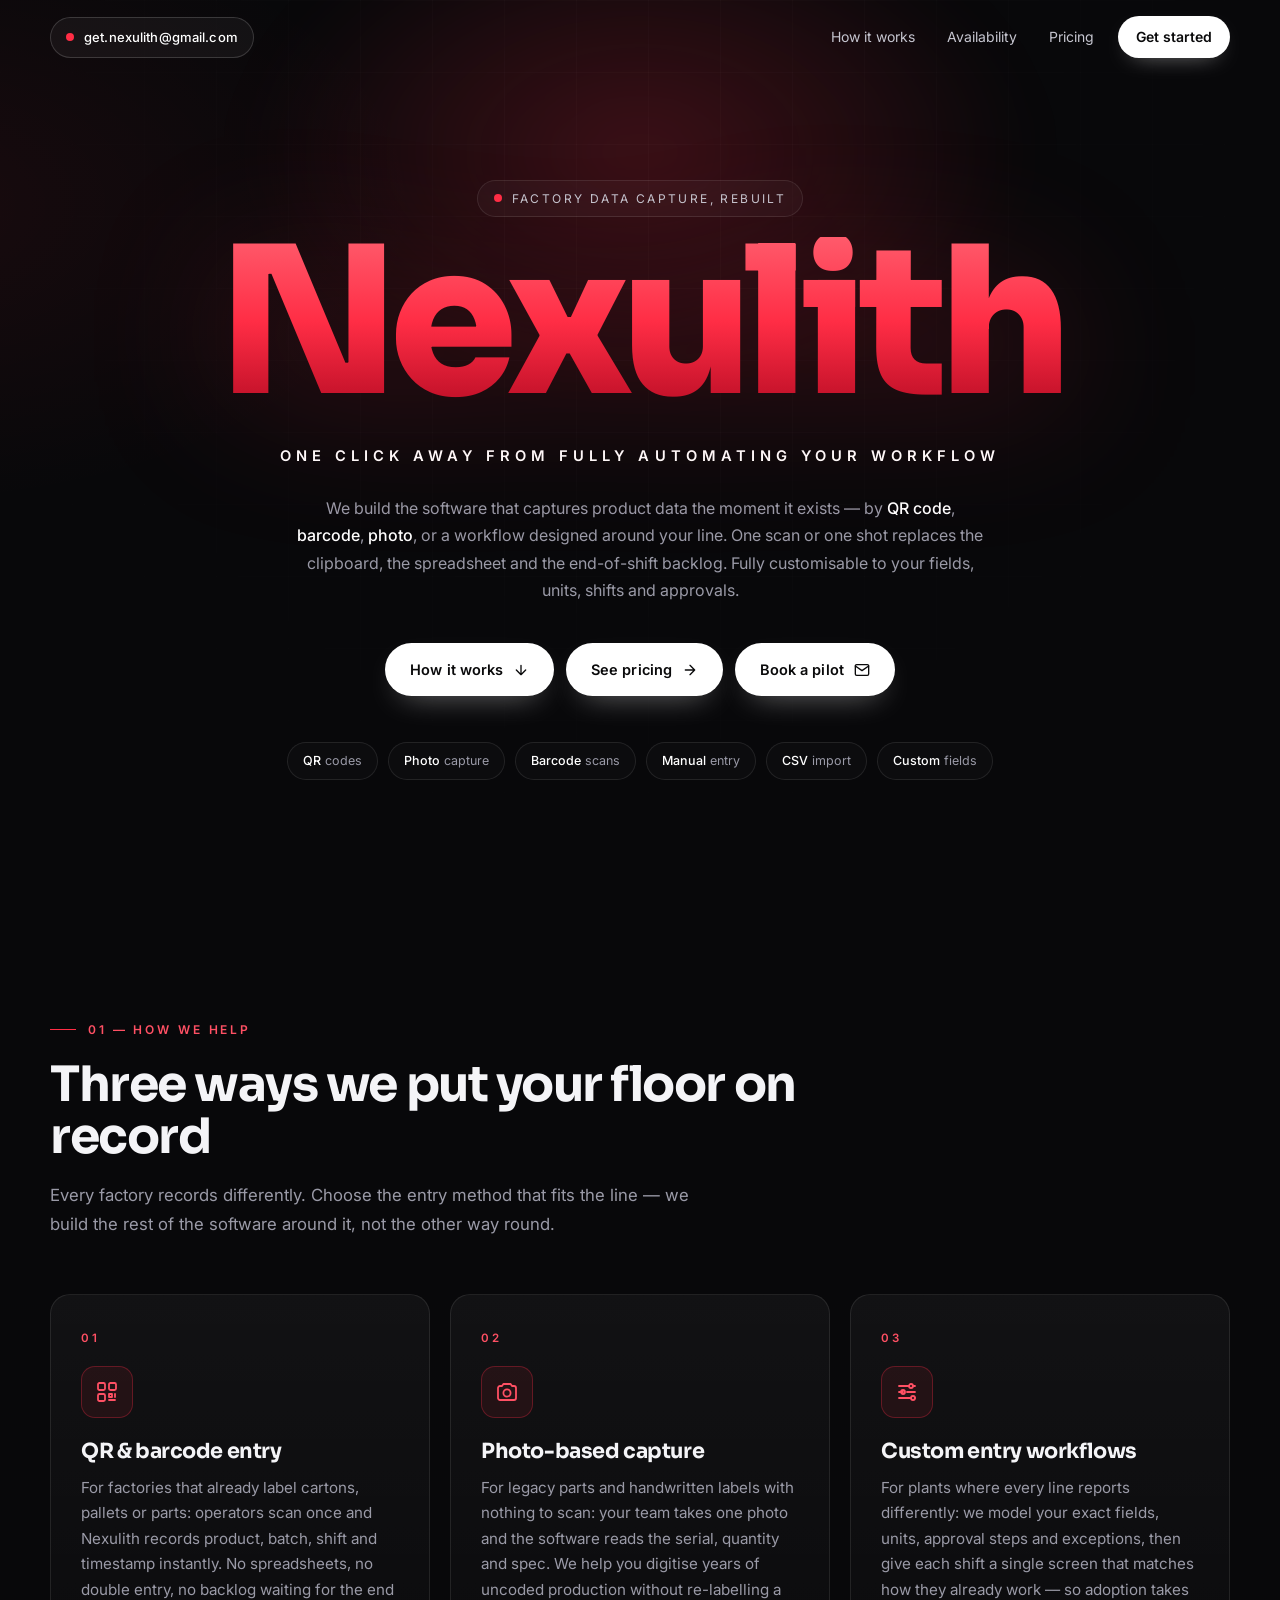
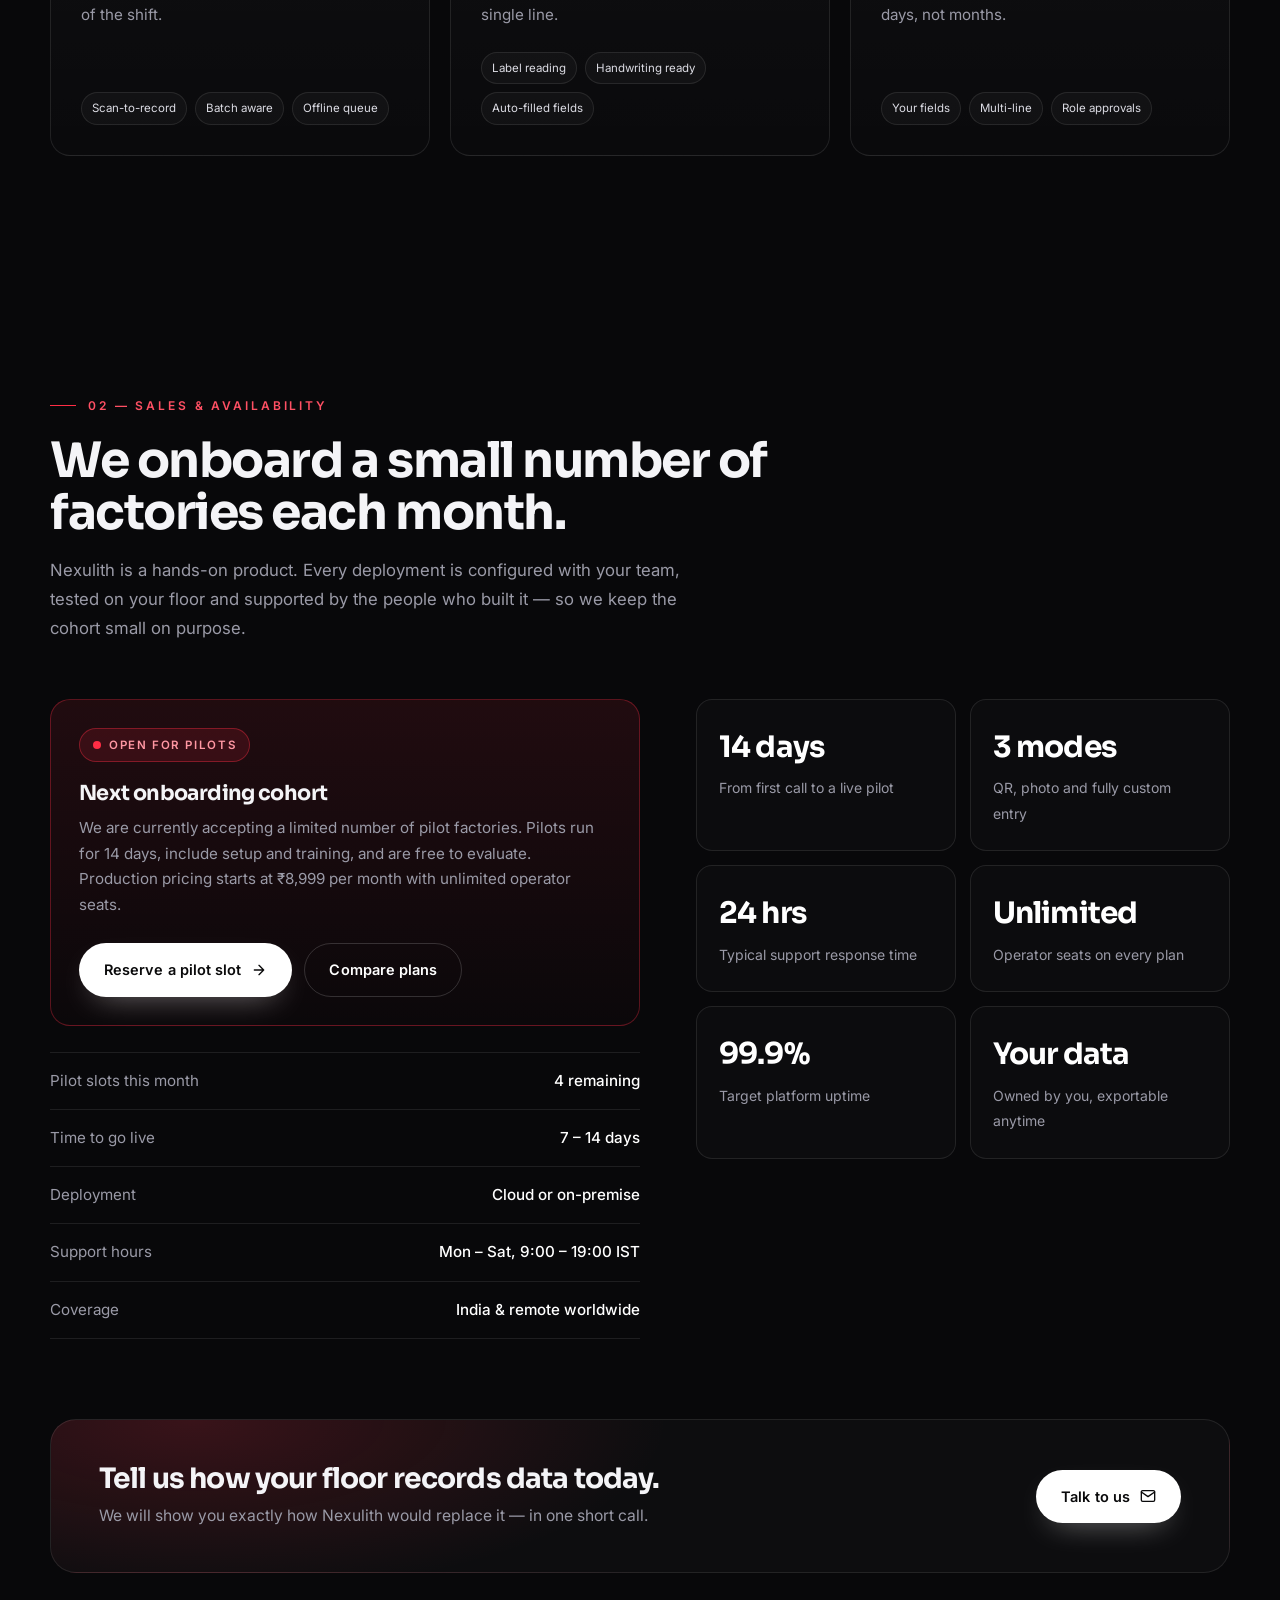
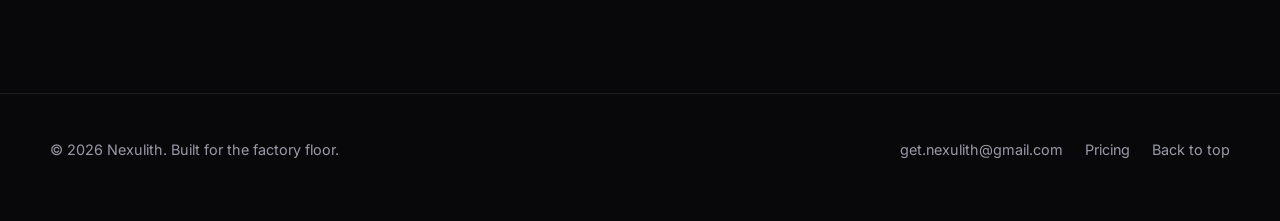
==== commit b0a5003d: "Update hero tagline to 'fully automating your workflow'" ====
--- a/index.html
+++ b/index.html
@@ -96,7 +96,7 @@
 
         <h1 class="brand reveal" style="--i:1">Nexulith</h1>
 
-        <p class="tagline reveal" style="--i:2">One click away from fully automating your work</p>
+        <p class="tagline reveal" style="--i:2">One click away from fully automating your workflow</p>
 
         <p class="lede reveal" style="--i:3">
           We build the software that captures product data the moment it exists — by
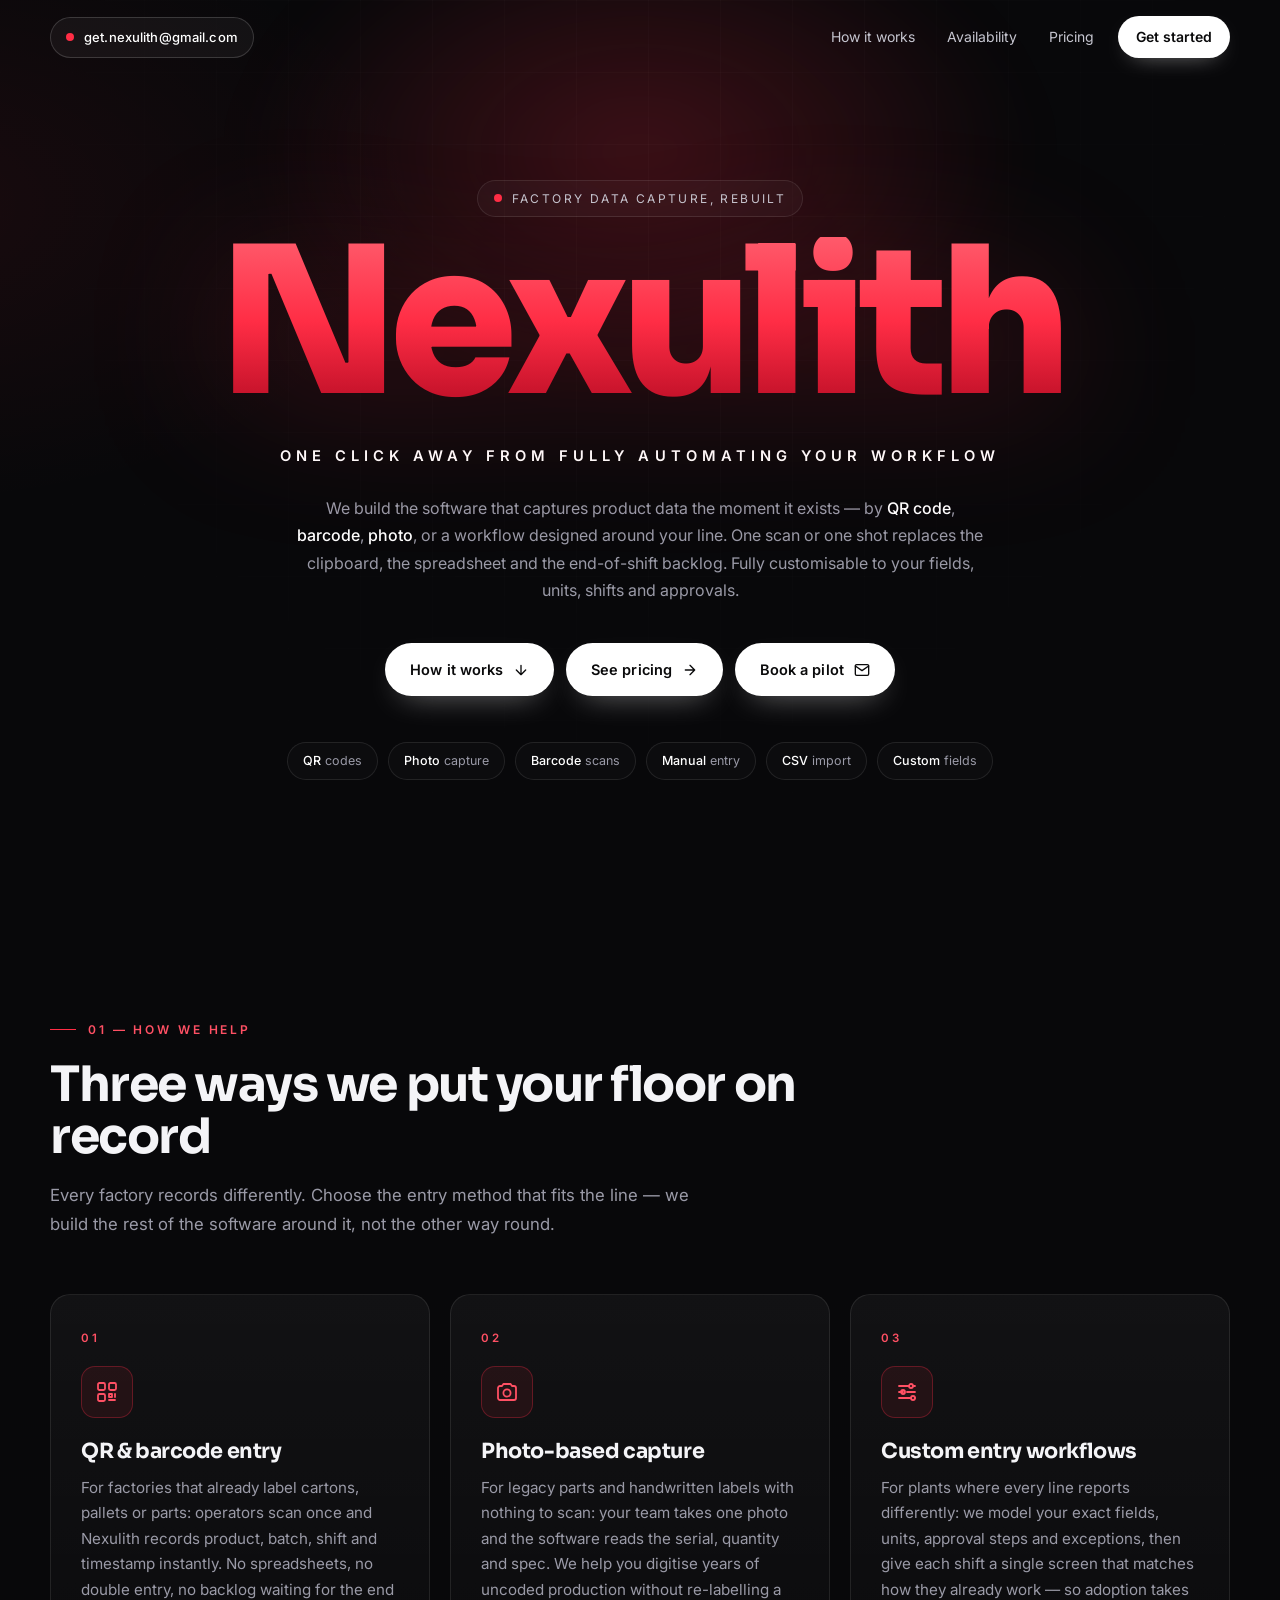
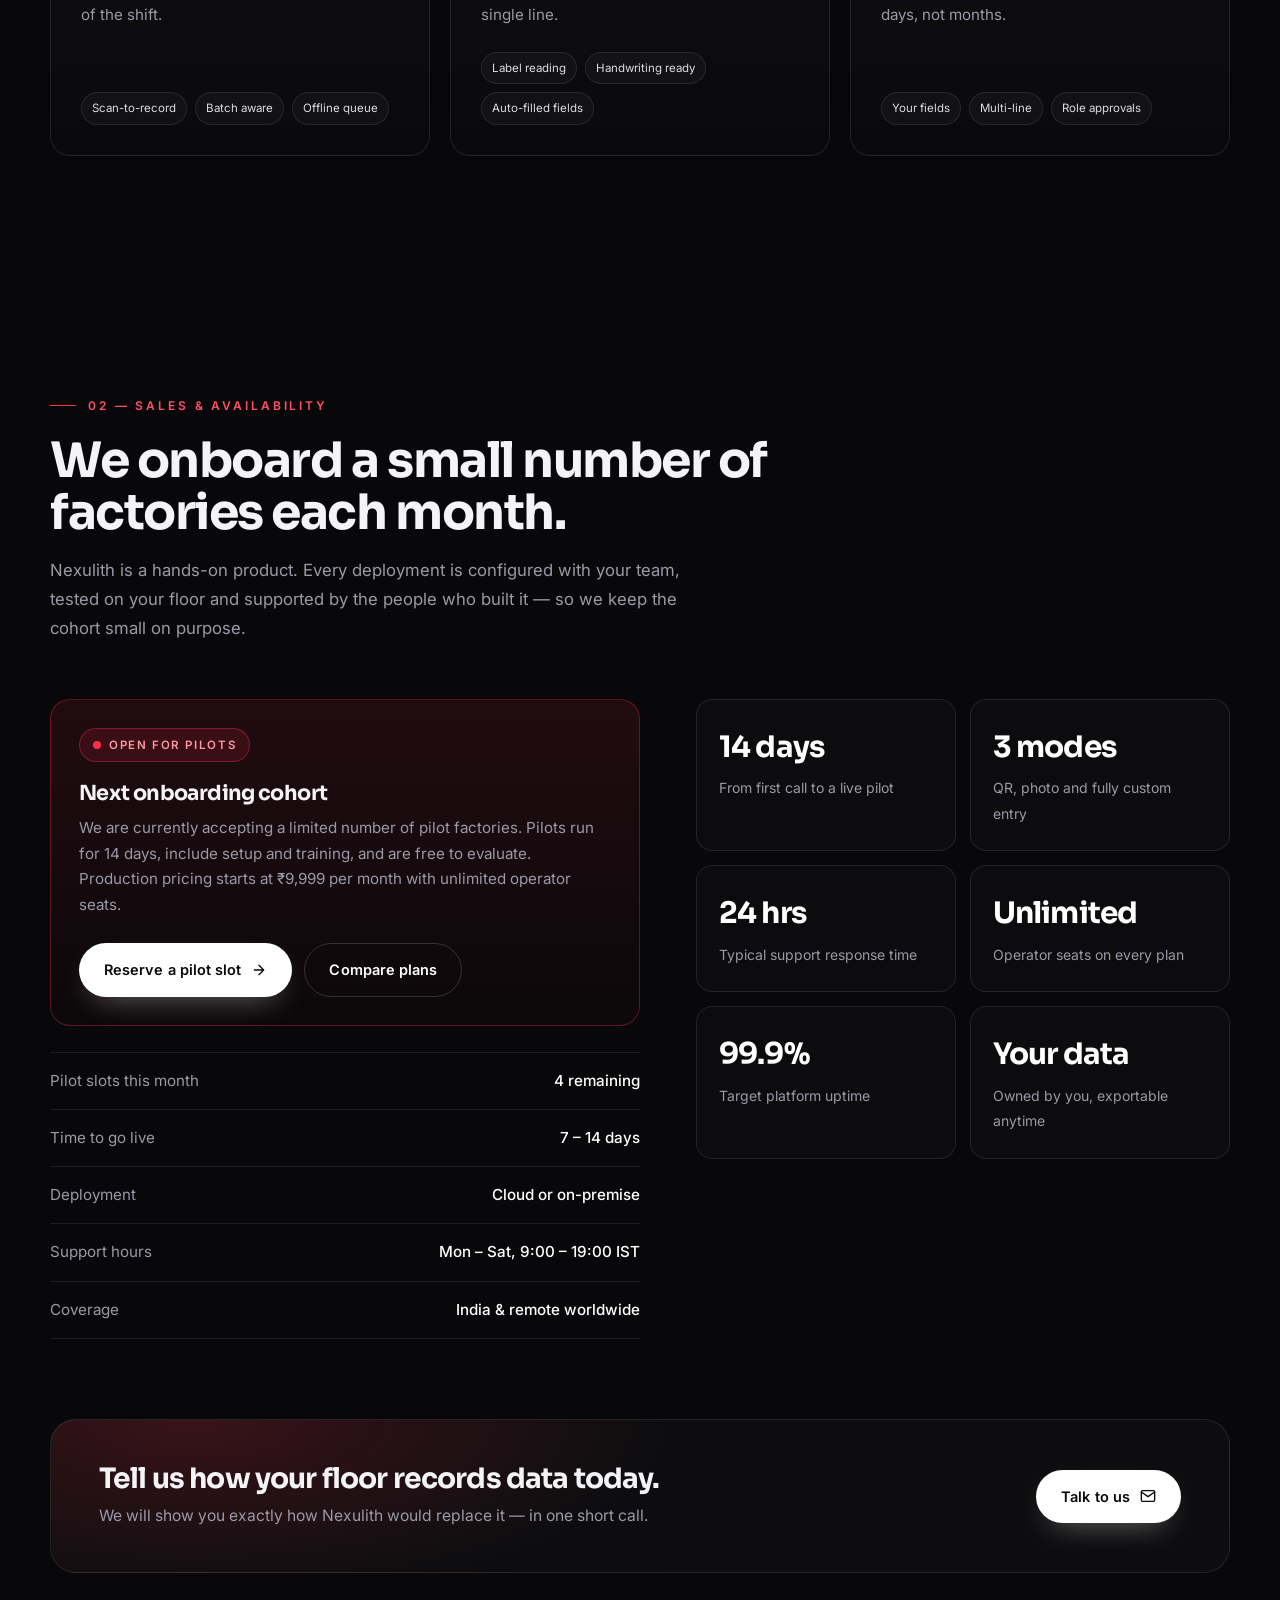
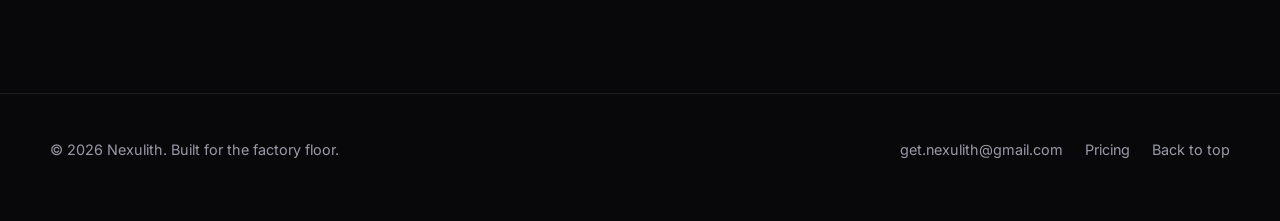
==== commit 051ed2ea: "Sync pricing to 9,999 across page, meta and structured data" ====
--- a/index.html
+++ b/index.html
@@ -44,11 +44,11 @@
         {
           "@type": "Offer",
           "name": "Production Plan",
-          "price": "8999",
+          "price": "9999",
           "priceCurrency": "INR",
           "priceSpecification": {
             "@type": "UnitPriceSpecification",
-            "price": "8999",
+            "price": "9999",
             "priceCurrency": "INR",
             "billingDuration": "P1M"
           }
@@ -224,7 +224,7 @@
               <p>
                 We are currently accepting a limited number of pilot factories. Pilots run for 14
                 days, include setup and training, and are free to evaluate. Production pricing starts
-                at ₹8,999 per month with unlimited operator seats.
+                at ₹9,999 per month with unlimited operator seats.
               </p>
               <div class="actions actions-left">
                 <a class="btn btn-white" href="mailto:get.nexulith@gmail.com?subject=Reserve%20a%20Nexulith%20pilot%20slot">
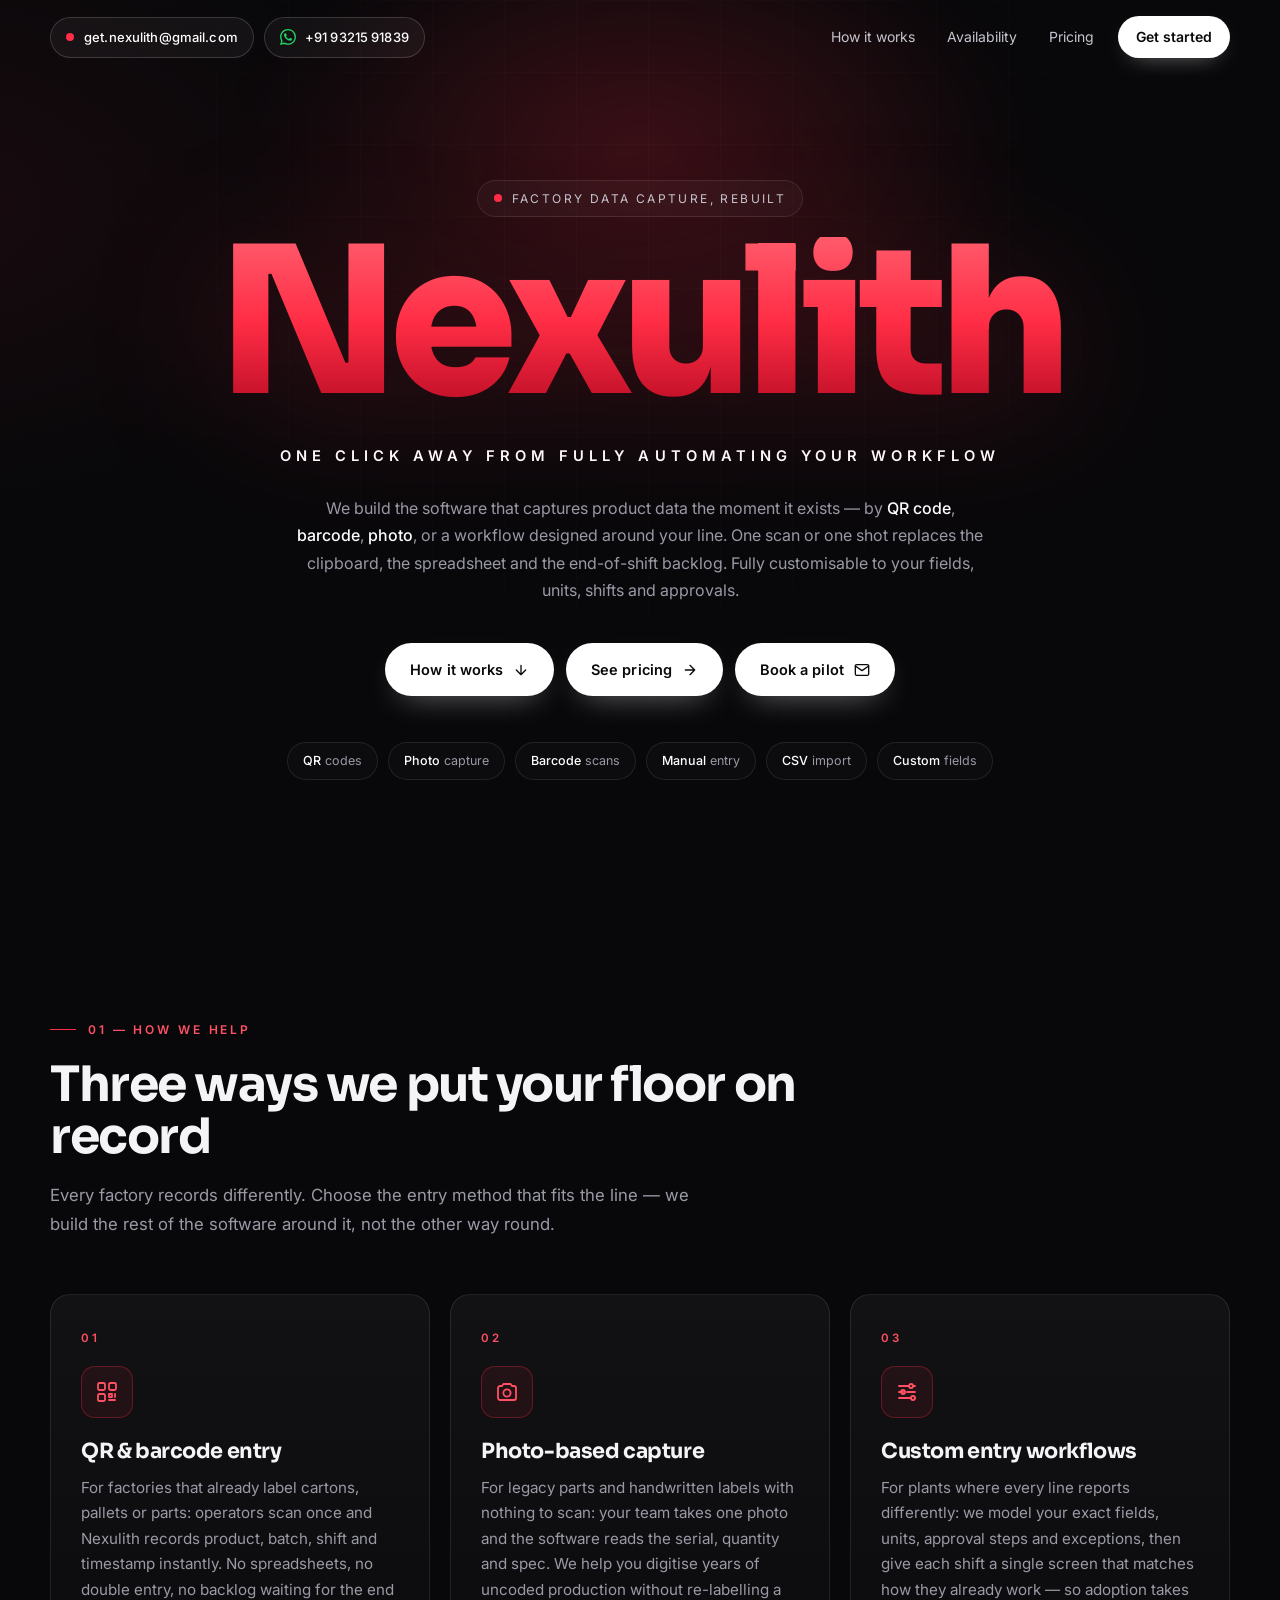
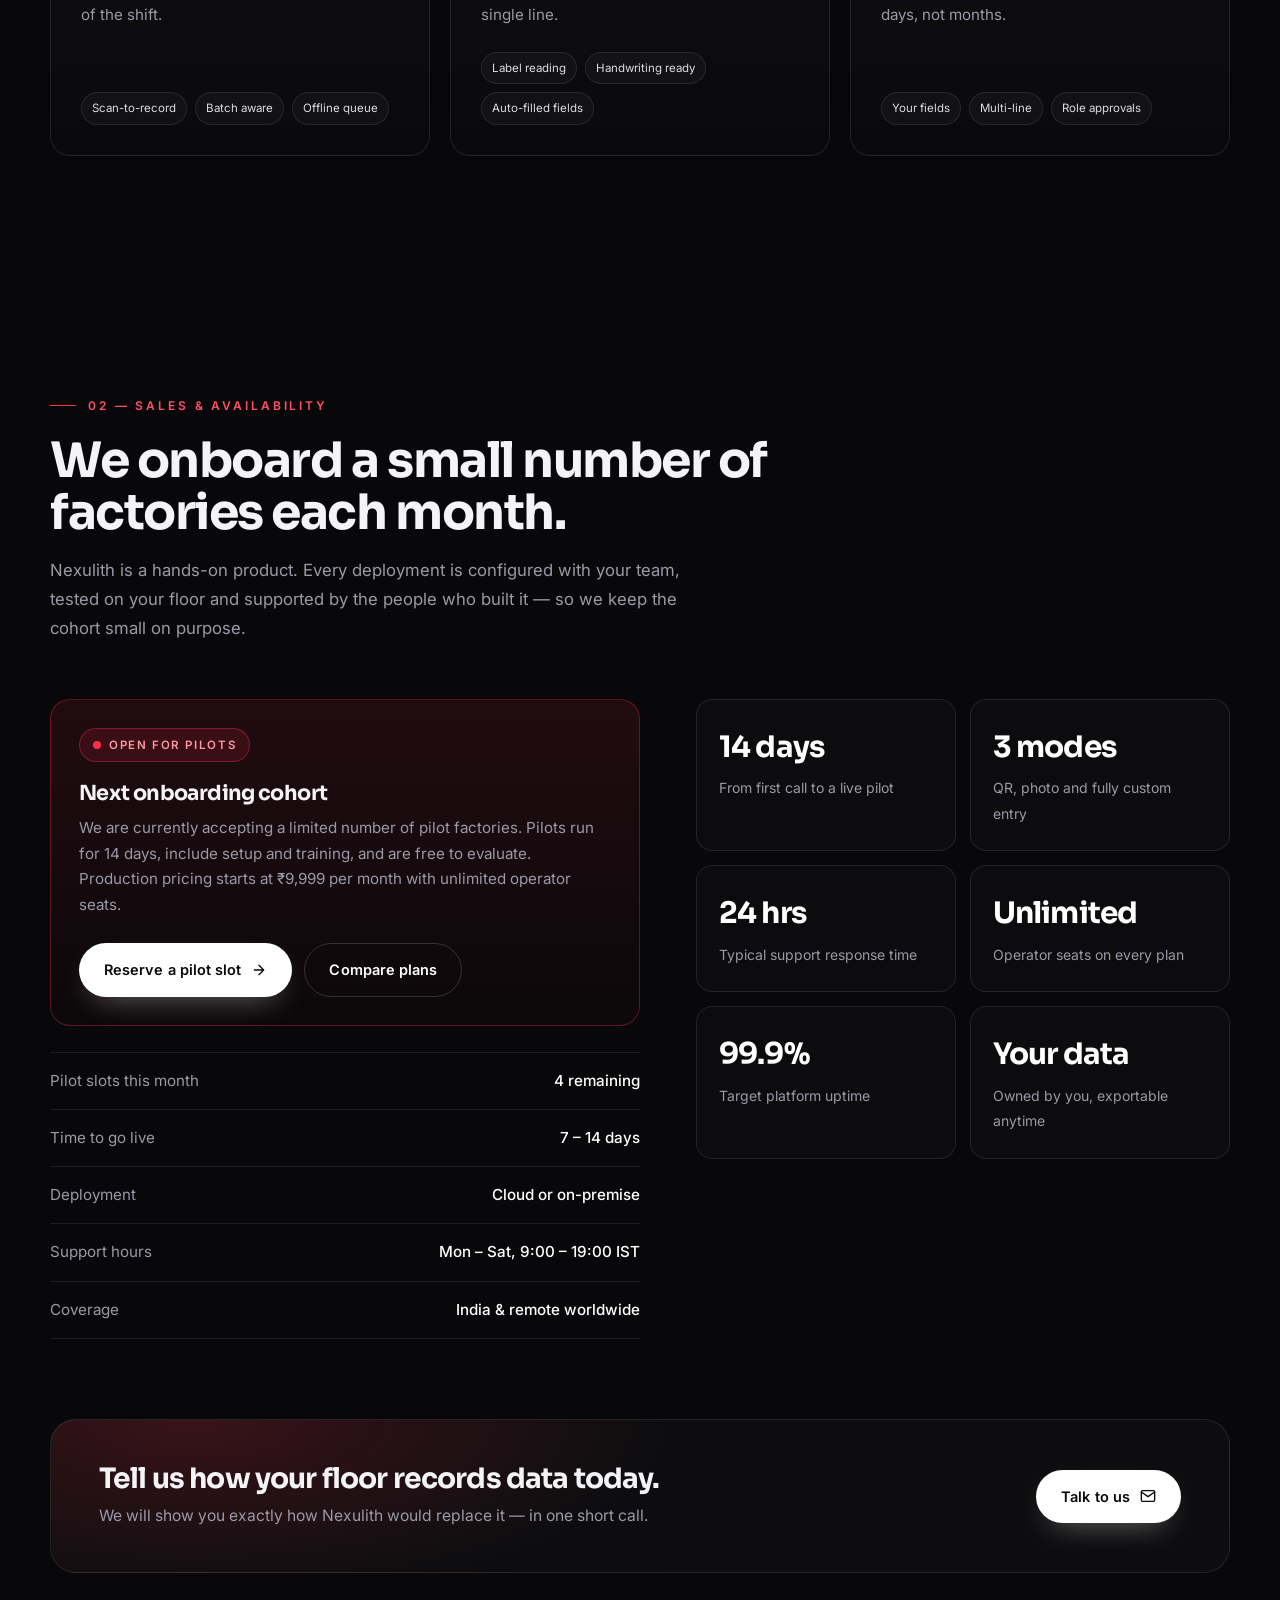
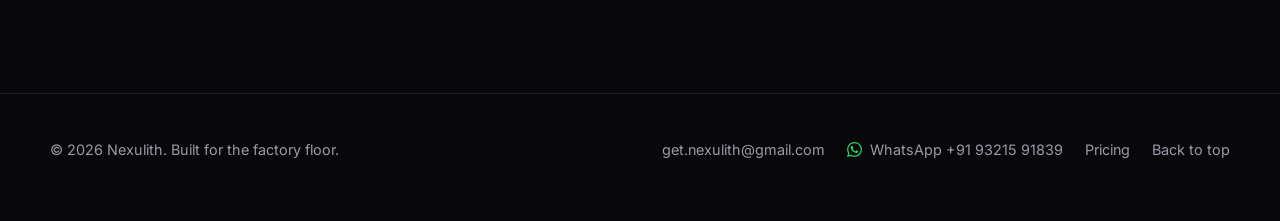
==== commit 461abd11: "Add WhatsApp contact (+91 93215 91839) to header and footer" ====
--- a/index.html
+++ b/index.html
@@ -59,7 +59,8 @@
         "name": "Nexulith",
         "url": "https://nexulith.vercel.app/",
         "logo": "https://nexulith.vercel.app/favicon.png",
-        "email": "get.nexulith@gmail.com"
+        "email": "get.nexulith@gmail.com",
+        "telephone": "+91-9321591839"
       }
     }
   </script>
@@ -69,10 +70,16 @@
 
   <header class="nav" id="nav">
     <div class="nav-inner container">
-      <a class="mail" href="mailto:get.nexulith@gmail.com" aria-label="Email Nexulith at get.nexulith@gmail.com">
-        <span class="mail-dot" aria-hidden="true"></span>
-        <span class="mail-text">get.nexulith@gmail.com</span>
-      </a>
+      <div class="contact">
+        <a class="mail" href="mailto:get.nexulith@gmail.com" aria-label="Email Nexulith at get.nexulith@gmail.com">
+          <span class="mail-dot" aria-hidden="true"></span>
+          <span class="mail-text">get.nexulith@gmail.com</span>
+        </a>
+        <a class="wa" href="https://wa.me/919321591839" target="_blank" rel="noopener" aria-label="Chat with Nexulith on WhatsApp at +91 93215 91839">
+          <svg viewBox="0 0 24 24" fill="currentColor" aria-hidden="true"><path d="M17.472 14.382c-.297-.149-1.758-.867-2.03-.967-.273-.099-.471-.148-.67.15-.197.297-.767.966-.94 1.164-.173.199-.347.223-.644.075-.297-.15-1.255-.463-2.39-1.475-.883-.788-1.48-1.761-1.653-2.059-.173-.297-.018-.458.13-.606.134-.133.298-.347.446-.52.149-.174.198-.298.298-.497.099-.198.05-.371-.025-.52-.075-.149-.669-1.612-.916-2.207-.242-.579-.487-.5-.669-.51l-.57-.01c-.198 0-.52.074-.792.372-.272.297-1.04 1.016-1.04 2.479 0 1.462 1.065 2.875 1.213 3.074.149.198 2.096 3.2 5.077 4.487.71.306 1.263.489 1.694.625.712.227 1.36.195 1.872.118.571-.085 1.758-.719 2.006-1.413.248-.694.248-1.29.173-1.414-.074-.124-.272-.198-.57-.347m-5.421 7.403h-.004a9.87 9.87 0 0 1-5.031-1.378l-.361-.214-3.741.982.998-3.648-.235-.374a9.86 9.86 0 0 1-1.51-5.26c.001-5.45 4.436-9.884 9.888-9.884 2.64 0 5.122 1.03 6.988 2.898a9.825 9.825 0 0 1 2.893 6.994c-.003 5.45-4.437 9.884-9.885 9.884m8.413-18.297A11.815 11.815 0 0 0 12.05 0C5.495 0 .16 5.335.157 11.892c0 2.096.547 4.142 1.588 5.945L.057 24l6.305-1.654a11.882 11.882 0 0 0 5.683 1.448h.005c6.554 0 11.89-5.335 11.893-11.893a11.821 11.821 0 0 0-3.48-8.413Z"/></svg>
+          <span class="wa-text">+91 93215 91839</span>
+        </a>
+      </div>
 
       <nav class="nav-links" id="nav-links" aria-label="Primary">
         <a href="#how">How it works</a>
@@ -273,6 +280,10 @@
       <p>© <span id="year">2026</span> Nexulith. Built for the factory floor.</p>
       <nav class="footer-links" aria-label="Footer">
         <a href="mailto:get.nexulith@gmail.com">get.nexulith@gmail.com</a>
+        <a class="wa-link" href="https://wa.me/919321591839" target="_blank" rel="noopener">
+          <svg viewBox="0 0 24 24" fill="currentColor" aria-hidden="true"><path d="M17.472 14.382c-.297-.149-1.758-.867-2.03-.967-.273-.099-.471-.148-.67.15-.197.297-.767.966-.94 1.164-.173.199-.347.223-.644.075-.297-.15-1.255-.463-2.39-1.475-.883-.788-1.48-1.761-1.653-2.059-.173-.297-.018-.458.13-.606.134-.133.298-.347.446-.52.149-.174.198-.298.298-.497.099-.198.05-.371-.025-.52-.075-.149-.669-1.612-.916-2.207-.242-.579-.487-.5-.669-.51l-.57-.01c-.198 0-.52.074-.792.372-.272.297-1.04 1.016-1.04 2.479 0 1.462 1.065 2.875 1.213 3.074.149.198 2.096 3.2 5.077 4.487.71.306 1.263.489 1.694.625.712.227 1.36.195 1.872.118.571-.085 1.758-.719 2.006-1.413.248-.694.248-1.29.173-1.414-.074-.124-.272-.198-.57-.347m-5.421 7.403h-.004a9.87 9.87 0 0 1-5.031-1.378l-.361-.214-3.741.982.998-3.648-.235-.374a9.86 9.86 0 0 1-1.51-5.26c.001-5.45 4.436-9.884 9.888-9.884 2.64 0 5.122 1.03 6.988 2.898a9.825 9.825 0 0 1 2.893 6.994c-.003 5.45-4.437 9.884-9.885 9.884m8.413-18.297A11.815 11.815 0 0 0 12.05 0C5.495 0 .16 5.335.157 11.892c0 2.096.547 4.142 1.588 5.945L.057 24l6.305-1.654a11.882 11.882 0 0 0 5.683 1.448h.005c6.554 0 11.89-5.335 11.893-11.893a11.821 11.821 0 0 0-3.48-8.413Z"/></svg>
+          WhatsApp +91 93215 91839
+        </a>
         <a href="pricing.html">Pricing</a>
         <a href="#top">Back to top</a>
       </nav>
--- a/styles.css
+++ b/styles.css
@@ -156,6 +156,57 @@
   transform: translateY(-1px);
 }
 
+.contact {
+  display: flex;
+  align-items: center;
+  gap: 10px;
+  min-width: 0;
+}
+
+.wa {
+  display: inline-flex;
+  align-items: center;
+  gap: 9px;
+  padding: 9px 15px;
+  border: 1px solid var(--line-strong);
+  border-radius: 999px;
+  background: rgba(255, 255, 255, 0.045);
+  font-size: 13px;
+  font-weight: 500;
+  letter-spacing: 0.01em;
+  color: #fff;
+  white-space: nowrap;
+  transition: border-color 0.25s var(--ease), background 0.25s var(--ease), transform 0.25s var(--ease);
+}
+
+.wa svg {
+  width: 16px;
+  height: 16px;
+  flex: none;
+  color: #25d366;
+}
+
+.wa:hover {
+  border-color: rgba(37, 211, 102, 0.55);
+  background: rgba(37, 211, 102, 0.1);
+  transform: translateY(-1px);
+}
+
+.wa-link {
+  display: inline-flex;
+  align-items: center;
+  gap: 8px;
+}
+
+.wa-link svg {
+  width: 15px;
+  height: 15px;
+  flex: none;
+  color: #25d366;
+}
+
+.wa-link:hover { color: #fff; }
+
 .mail-dot,
 .dot {
   width: 8px;
@@ -853,6 +904,11 @@
 /* ---------------------------------------------------------
    Responsive
    --------------------------------------------------------- */
+@media (max-width: 1080px) {
+  .wa-text { display: none; }
+  .wa { padding: 9px 12px; }
+}
+
 @media (max-width: 980px) {
   .cards,
   .plans { grid-template-columns: 1fr; }
@@ -873,8 +929,12 @@
 
   .nav-inner { padding: 12px 0; }
 
+  .contact { gap: 8px; }
+
   .mail { padding: 8px 12px; font-size: 11.5px; }
-  .mail-text { max-width: 44vw; overflow: hidden; text-overflow: ellipsis; }
+  .mail-text { max-width: 38vw; overflow: hidden; text-overflow: ellipsis; }
+
+  .wa { padding: 8px 11px; }
 
   .nav-links {
     position: fixed;
